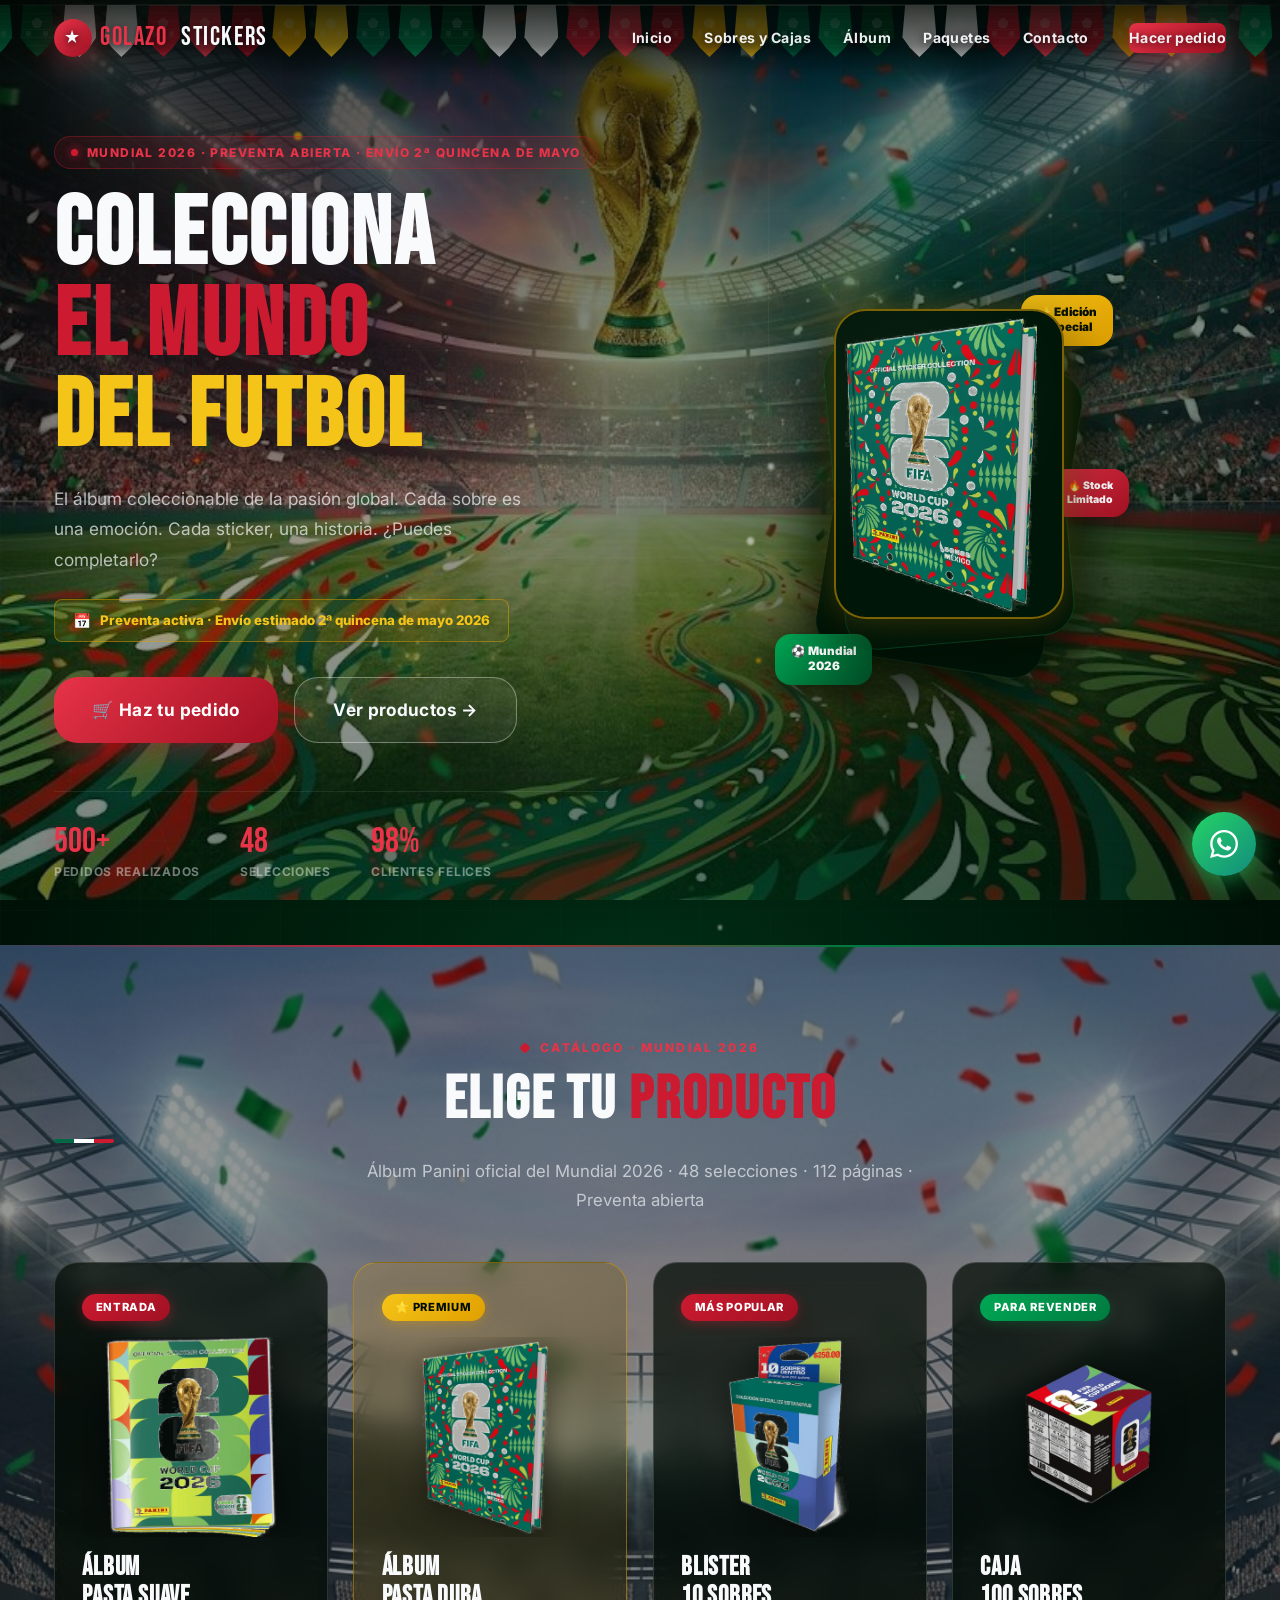
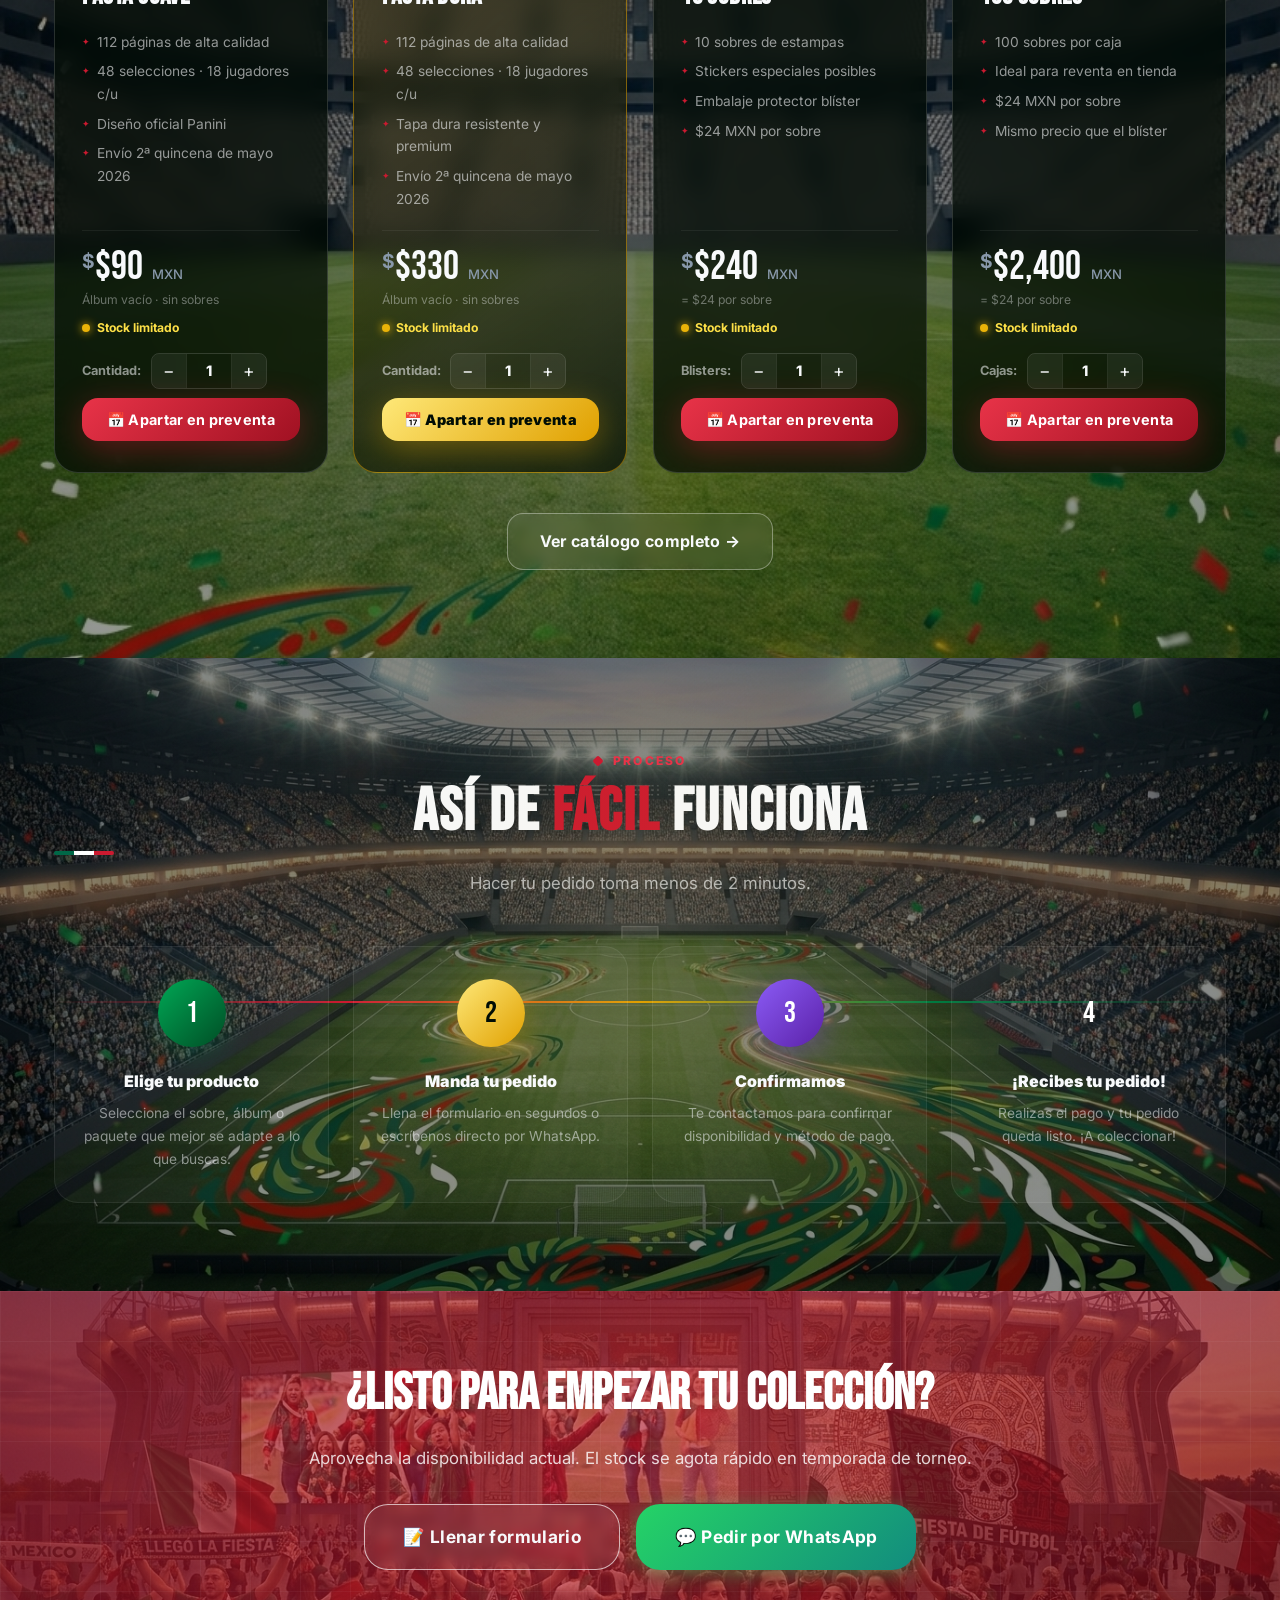
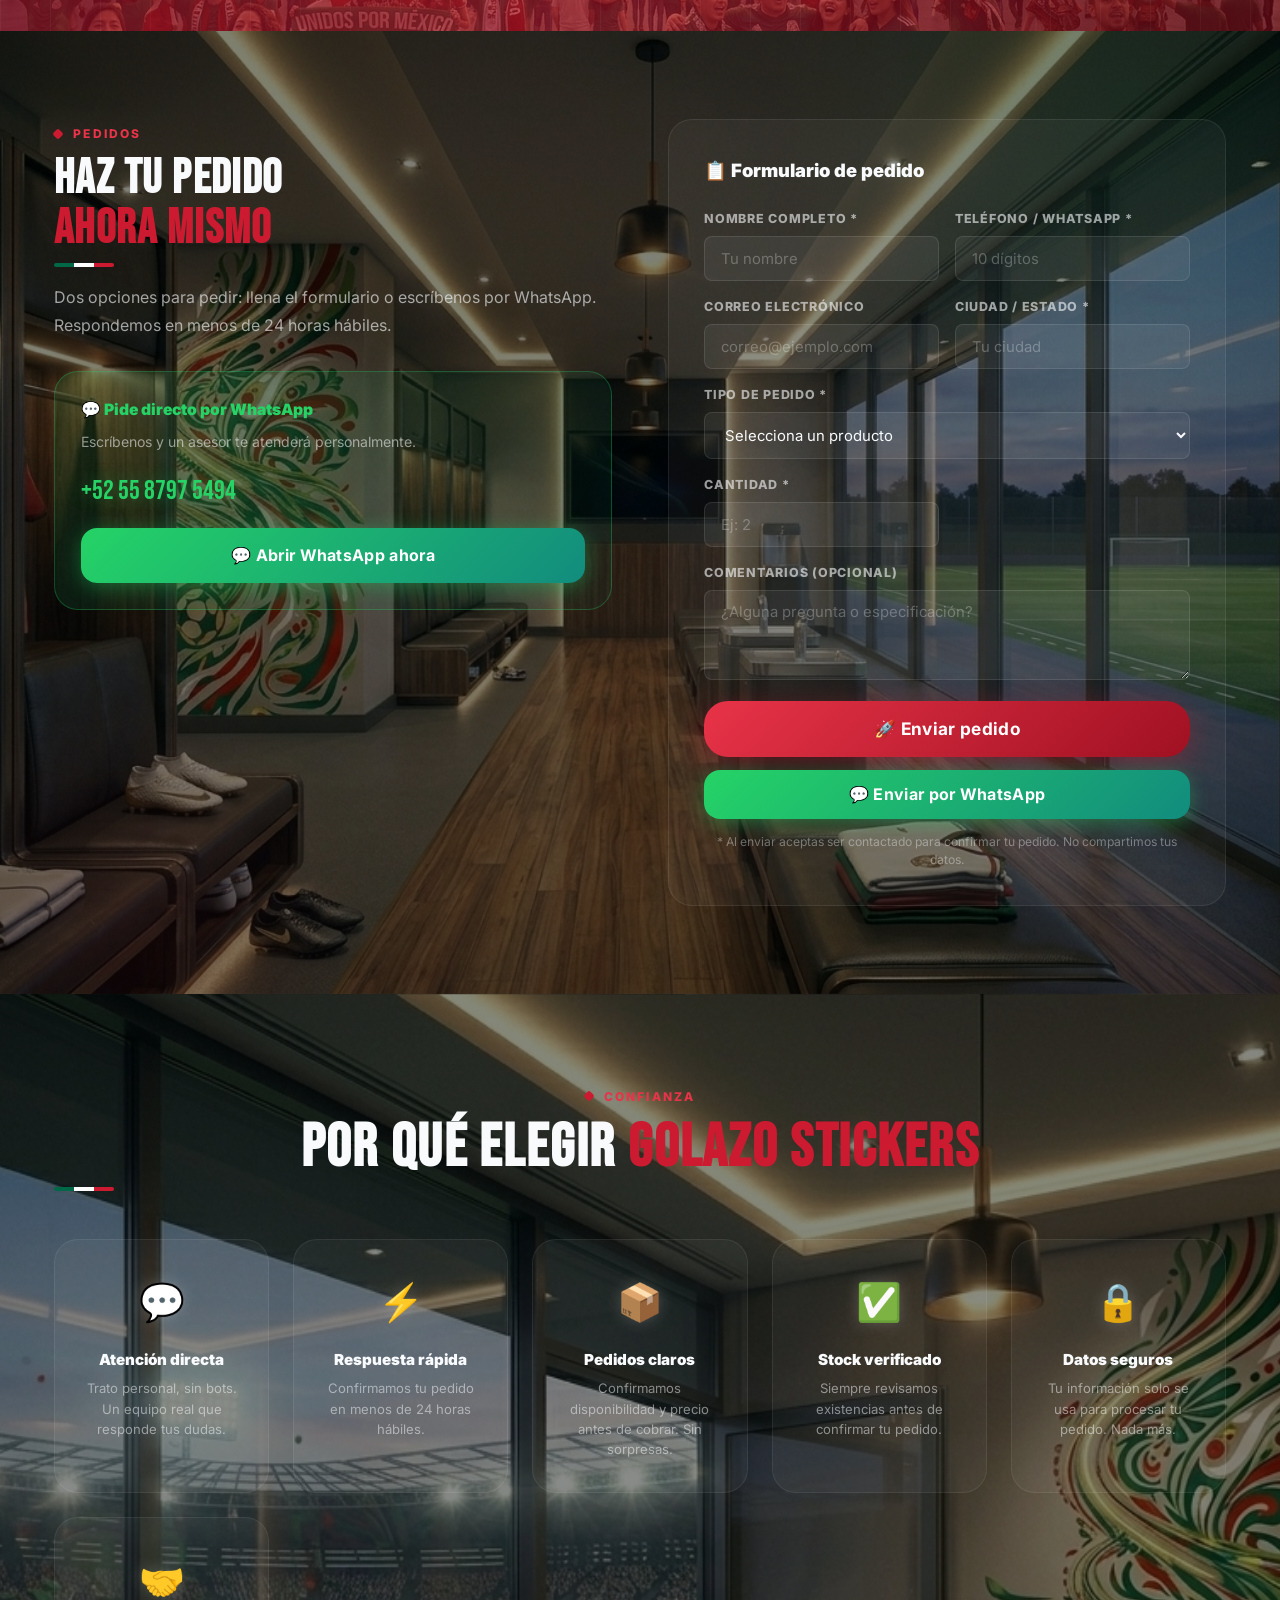
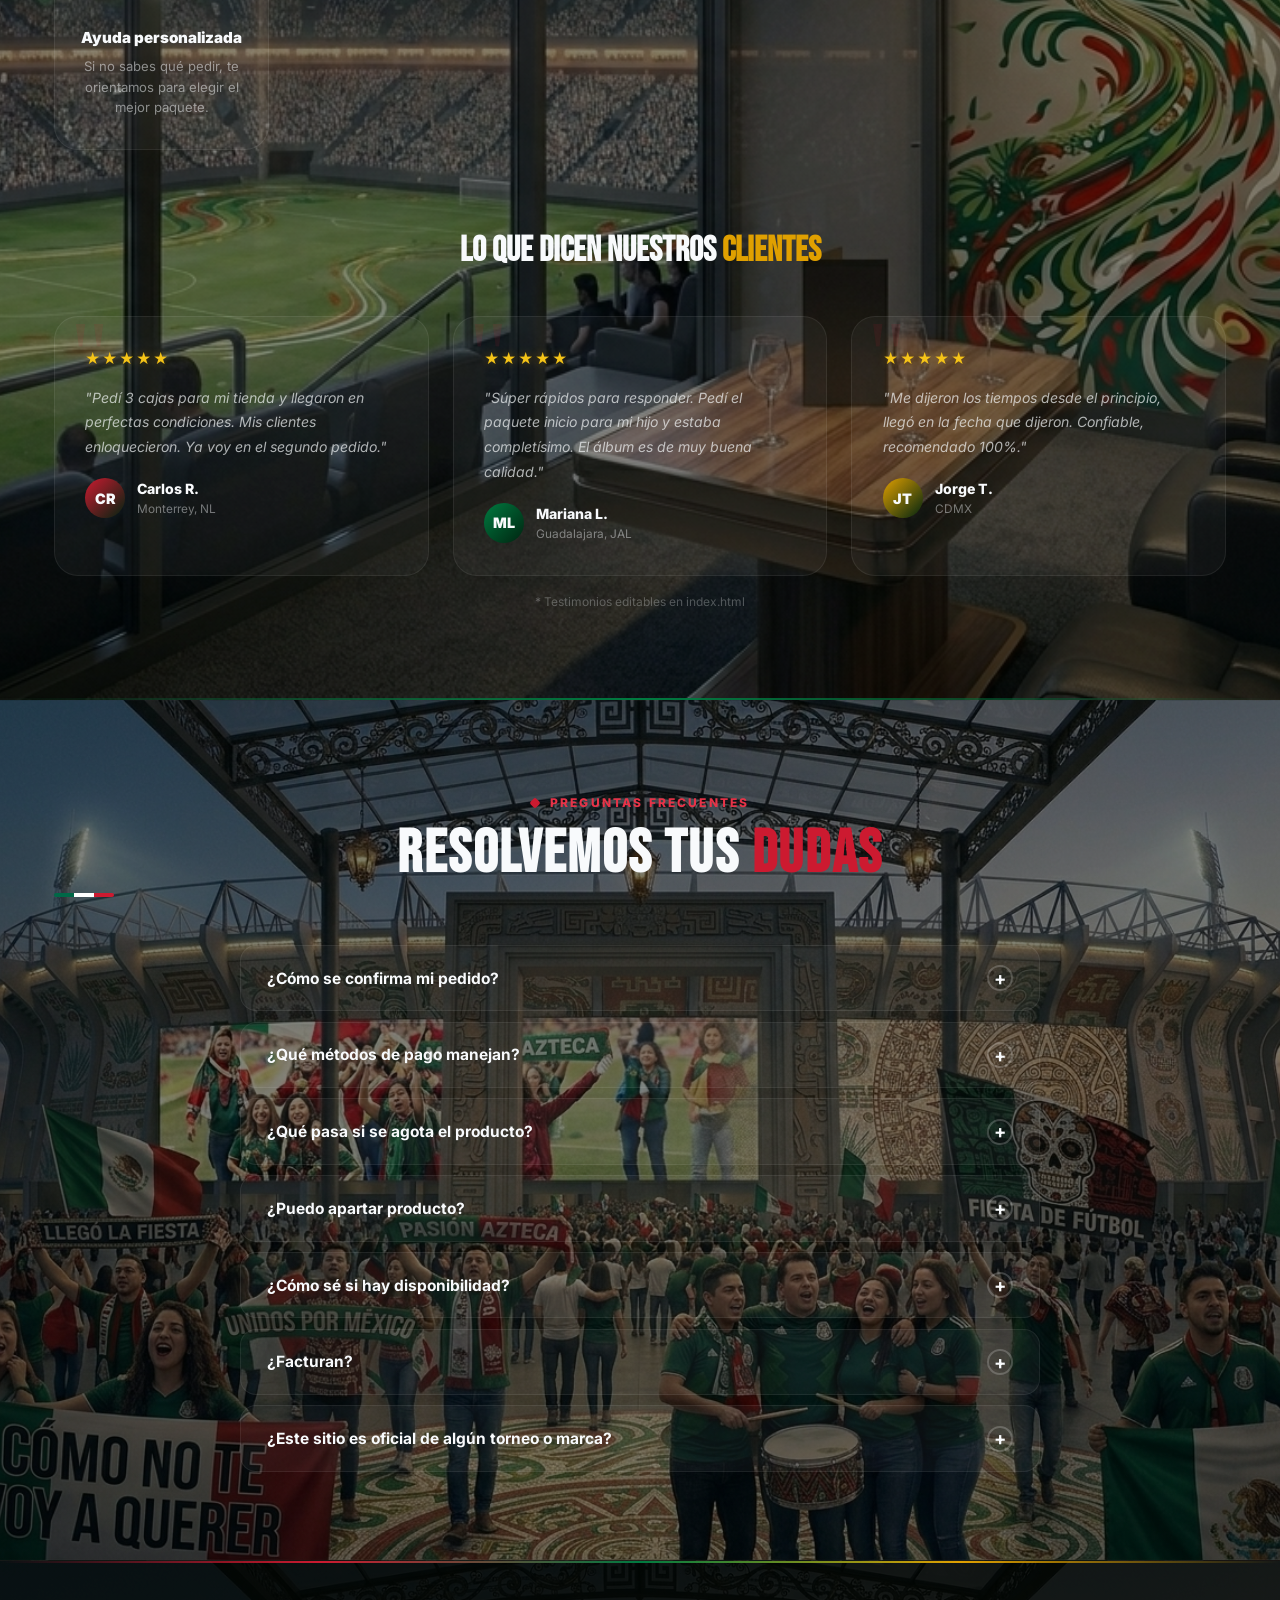
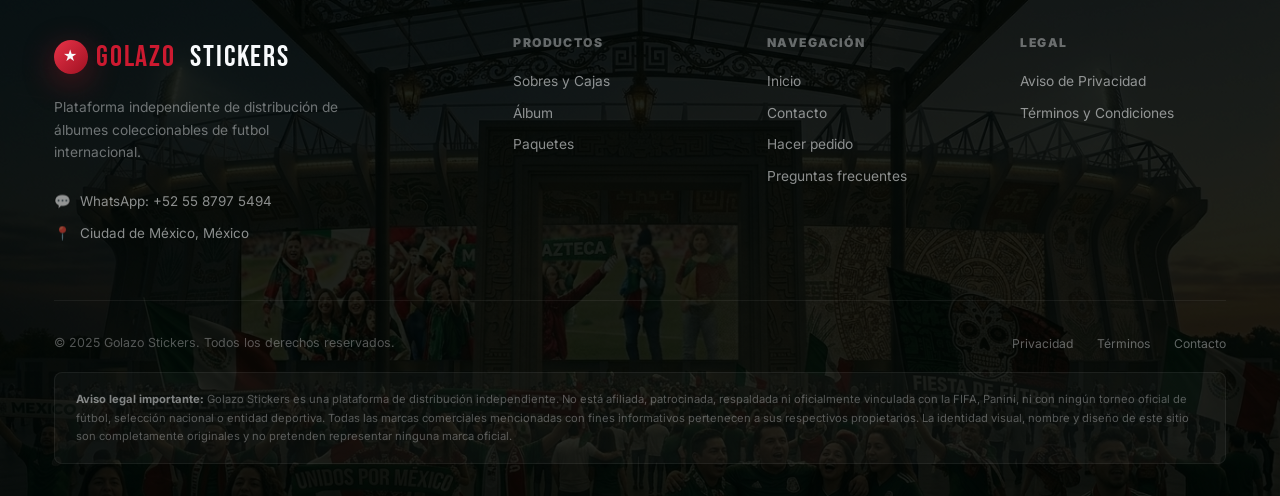
==== index.html @ 60607475 "Golazo Stickers - sitio web" ====
<!DOCTYPE html>
<html lang="es">
<head>
  <meta charset="UTF-8" />
  <meta name="viewport" content="width=device-width, initial-scale=1.0" />
  <title>Golazo Stickers — Álbum Coleccionable de Futbol Internacional</title>
  <meta name="description" content="El álbum coleccionable de futbol internacional que todos quieren completar. Sobres, cajas, álbumes y paquetes. Pide por WhatsApp o formulario.">
  <meta name="keywords" content="álbum coleccionable futbol, sobres coleccionables, stickers futbol, paquetes stickers, álbum selecciones mundial">
  <meta property="og:title" content="Golazo Stickers — Álbum Coleccionable de Futbol Internacional" />
  <meta property="og:description" content="Consigue tu álbum y sobres coleccionables del torneo más emocionante del futbol mundial." />
  <meta property="og:type" content="website" />
  <link rel="icon" href="data:image/svg+xml,<svg xmlns='http://www.w3.org/2000/svg' viewBox='0 0 100 100'><text y='.9em' font-size='90'>⚽</text></svg>">
  <link rel="preconnect" href="https://fonts.googleapis.com">
  <link rel="preconnect" href="https://fonts.gstatic.com" crossorigin>
  <link href="https://fonts.googleapis.com/css2?family=Bebas+Neue&family=Inter:wght@300;400;500;600;700;800;900&display=swap" rel="stylesheet">
  <link rel="stylesheet" href="css/styles.css">
  <style>
    .mid-cta .container { position: relative; z-index: 1; }
    .mid-cta h2 { font-family: var(--font-display); font-size: clamp(2.2rem,4vw,3.2rem); color: #fff; margin-bottom: .5rem; }
    .mid-cta p  { color: rgba(255,255,255,.82); margin-bottom: 2rem; font-size: 1.05rem; }
    .mid-cta .cta-actions { display: flex; gap: 1rem; justify-content: center; flex-wrap: wrap; }
    .mid-cta .btn-secondary { border-color: rgba(255,255,255,.65); }
    .mid-cta .btn-secondary:hover { background: rgba(255,255,255,.15); border-color: #fff; }
  </style>
</head>
<body>

<!-- NAVBAR -->
<nav class="navbar" role="navigation" aria-label="Navegación principal">
  <div class="container">
    <a href="index.html" class="nav-logo">
      <div class="logo-icon" aria-hidden="true">★</div>
      <span class="brand-highlight">GOLAZO</span>&nbsp;STICKERS
    </a>
    <ul class="nav-links" id="navLinks">
      <li><a href="index.html">Inicio</a></li>
      <li><a href="productos.html#sobres">Sobres y Cajas</a></li>
      <li><a href="productos.html#album">Álbum</a></li>
      <li><a href="productos.html#paquetes">Paquetes</a></li>
      <li><a href="contacto.html">Contacto</a></li>
      <li class="nav-cta">
        <a href="#pedido" class="btn btn-primary btn-sm">Hacer pedido</a>
      </li>
    </ul>
    <button class="nav-toggle" id="navToggle" aria-label="Menú" aria-expanded="false">
      <span></span><span></span><span></span>
    </button>
  </div>
</nav>

<!-- HERO -->
<section class="hero" aria-label="Hero principal">
  <div class="hero-bg">
    <div class="geo-shape" style="--rot:15deg"></div>
    <div class="geo-shape" style="--rot:45deg"></div>
    <div class="geo-shape" style="--rot:-20deg"></div>
    <div class="geo-shape" style="--rot:30deg"></div>
  </div>
  <div class="hero-grid" aria-hidden="true"></div>
  <div class="hero-lines" aria-hidden="true">
    <div class="hero-line"></div><div class="hero-line"></div>
    <div class="hero-line"></div><div class="hero-line"></div>
  </div>
  <div class="confetti-container" aria-hidden="true"></div>
  <div class="papel-picado-wrap" aria-hidden="true" id="papelPicado"></div>
  <div class="eagle-wrap" aria-hidden="true">
    <svg class="eagle-svg" xmlns="http://www.w3.org/2000/svg" viewBox="0 0 520 420" fill="currentColor">
      <ellipse cx="260" cy="240" rx="55" ry="70"/>
      <circle cx="255" cy="145" r="40"/>
      <path d="M285,140 C310,132 325,148 308,168 L285,158 Z"/>
      <circle cx="278" cy="133" r="12" fill="#E0A000" opacity="0.9"/>
      <circle cx="280" cy="133" r="7" fill="#111"/>
      <path d="M210,210 C180,175 130,140 80,110 C50,92 15,90 8,118 C2,142 30,168 70,178 C110,188 165,190 210,215 Z"/>
      <path d="M8,112 C-15,85 0,120 15,130"/><path d="M25,100 C5,72 18,108 35,118"/><path d="M45,94 C25,68 38,102 58,110"/>
      <path d="M310,210 C340,175 390,140 440,110 C470,92 505,90 512,118 C518,142 490,168 450,178 C410,188 355,190 310,215 Z"/>
      <path d="M512,112 C535,85 520,120 505,130"/><path d="M495,100 C515,72 502,108 485,118"/><path d="M475,94 C495,68 482,102 462,110"/>
      <path d="M308,162 C340,190 335,230 310,220 C285,210 295,185 320,195" stroke="rgba(0,200,100,0.8)" stroke-width="12" fill="none" stroke-linecap="round"/>
      <ellipse cx="312" cy="162" rx="12" ry="8" transform="rotate(20,312,162)" fill="rgba(0,200,100,0.8)"/>
      <path d="M235,112 C228,82 240,65 255,85" fill="none" stroke="currentColor" stroke-width="5" stroke-linecap="round"/>
      <path d="M248,106 C244,76 258,60 265,80" fill="none" stroke="currentColor" stroke-width="5" stroke-linecap="round"/>
      <path d="M260,106 C258,76 272,63 276,83" fill="none" stroke="currentColor" stroke-width="5" stroke-linecap="round"/>
      <path d="M215,300 C220,340 240,360 260,370 C280,360 300,340 305,300 L295,350 L280,342 L260,360 L240,342 L225,350 Z"/>
      <path d="M190,300 C180,268 205,255 230,275 L260,260 L290,275 C315,255 340,268 330,300 Z"/>
      <ellipse cx="260" cy="305" rx="75" ry="30"/>
      <path d="M180,295 C165,265 185,250 205,270 C190,290 185,300 180,295 Z"/>
      <path d="M340,295 C355,265 335,250 315,270 C330,290 335,300 340,295 Z"/>
      <line x1="240" y1="270" x2="230" y2="255" stroke="currentColor" stroke-width="2"/>
      <line x1="260" y1="265" x2="260" y2="250" stroke="currentColor" stroke-width="2"/>
      <line x1="280" y1="270" x2="290" y2="255" stroke="currentColor" stroke-width="2"/>
    </svg>
  </div>
  <div class="hero-gradient" aria-hidden="true"></div>
  <div class="hero-floor-glow" aria-hidden="true"></div>

  <div class="container">
    <div class="hero-content">
      <div class="hero-eyebrow">
        <span class="dot" aria-hidden="true"></span>
        Mundial 2026 · Preventa abierta · Envío 2ª quincena de mayo
      </div>

      <h1 class="hero-title">
        <span class="t-white">COLECCIONA</span>
        <span class="t-coral">EL MUNDO</span>
        <span class="t-gold">DEL FUTBOL</span>
      </h1>

      <p class="hero-sub">
        El álbum coleccionable de la pasión global. Cada sobre es una emoción.
        Cada sticker, una historia. ¿Puedes completarlo?
      </p>

      <div class="hero-urgency" role="alert">
        <span class="urgency-icon">📅</span>
        Preventa activa · Envío estimado 2ª quincena de mayo 2026
      </div>

      <div class="hero-actions">
        <a href="#pedido" class="btn btn-primary btn-lg">🛒 Haz tu pedido</a>
        <a href="productos.html" class="btn btn-secondary btn-lg">Ver productos →</a>
      </div>

      <div class="hero-stats" aria-label="Estadísticas">
        <div class="stat-item">
          <div class="stat-num" data-counter="500" data-suffix="+">500+</div>
          <div class="stat-label">Pedidos realizados</div>
        </div>
        <div class="stat-item">
          <div class="stat-num" data-counter="48" data-suffix="">48</div>
          <div class="stat-label">Selecciones</div>
        </div>
        <div class="stat-item">
          <div class="stat-num" data-counter="98" data-suffix="%">98%</div>
          <div class="stat-label">Clientes felices</div>
        </div>
      </div>
    </div>

    <div class="hero-visual" aria-hidden="true">
      <div class="hero-orb"></div>
      <div class="hero-card-stack">
        <div class="hero-card">
          <div class="card-glow"></div>
          <div class="card-star">✦</div>
          <div class="card-lines"><div class="card-line"></div><div class="card-line"></div><div class="card-line"></div></div>
          <div class="card-number">01</div>
        </div>
        <div class="hero-card">
          <div class="card-glow"></div>
          <div class="card-star">◆</div>
          <div class="card-lines"><div class="card-line"></div><div class="card-line"></div><div class="card-line"></div></div>
          <div class="card-number">02</div>
        </div>
        <div class="hero-card hero-card-album">
          <img src="FOTOS/%C3%81LBUM%20PASTA%20DURA_nobg.png" alt="Álbum Panini Mundial 2026" class="hero-album-cover">
          <div class="card-glow"></div>
        </div>
        <div class="hero-floating-badge hfb-gold">✨ Edición<br>Especial</div>
        <div class="hero-floating-badge hfb-turq">⚽ Mundial<br>2026</div>
        <div class="hero-floating-badge hfb-coral">🔥 Stock<br>Limitado</div>
      </div>
    </div>
  </div>
</section>

<!-- PRODUCTOS DESTACADOS -->
<section class="products section-py" id="productos" aria-labelledby="productos-title">
  <div class="container">
    <div class="section-header text-center reveal">
      <span class="section-label">Catálogo · Mundial 2026</span>
      <h2 class="section-title" id="productos-title">
        Elige tu <span>producto</span>
      </h2>
      <p class="section-sub">
        Álbum Panini oficial del Mundial 2026 · 48 selecciones · 112 páginas · Preventa abierta
      </p>
    </div>

    <div class="products-grid">

      <!-- ÁLBUM PASTA SUAVE -->
      <article class="product-card reveal delay-1">
        <div class="product-badge-area">
          <span class="badge badge-coral">Entrada</span>
        </div>
        <div class="product-img"><img src="FOTOS/%C3%81LBUM%20PASTA%20SUAVE_nobg.png" alt="Álbum Pasta Suave" loading="lazy"></div>
        <h3 class="product-name">Álbum<br>Pasta Suave</h3>
        <ul class="product-includes">
          <li>112 páginas de alta calidad</li>
          <li>48 selecciones · 18 jugadores c/u</li>
          <li>Diseño oficial Panini</li>
          <li>Envío 2ª quincena de mayo 2026</li>
        </ul>
        <div class="product-price-area">
          <div class="product-price">
            <span class="currency">$</span><span data-price="albumSuave">99</span>
            <span class="unit">MXN</span>
          </div>
          <p class="product-note">Álbum vacío · sin sobres</p>
          <div class="stock-indicator" data-stock="albumSuave">
            <span class="stock-dot yellow"></span>
            <span class="stock-text yellow">Preventa</span>
          </div>
          <div class="product-qty">
            <span class="qty-label">Cantidad:</span>
            <div class="qty-controls">
              <button class="qty-btn" data-action="minus" aria-label="Menos">−</button>
              <input class="qty-input" type="number" value="1" min="1" max="99" aria-label="Cantidad">
              <button class="qty-btn" data-action="plus" aria-label="Más">+</button>
            </div>
          </div>
          <button class="btn btn-primary btn-full" onclick="orderProduct('Álbum Pasta Suave', this.closest('.product-card').querySelector('.qty-input').value, '$90 MXN/pza')">
            📅 Apartar en preventa
          </button>
        </div>
      </article>

      <!-- ÁLBUM PASTA DURA -->
      <article class="product-card featured reveal delay-2">
        <div class="product-badge-area">
          <span class="badge badge-gold">⭐ Premium</span>
        </div>
        <div class="product-img"><img src="FOTOS/%C3%81LBUM%20PASTA%20DURA_nobg.png" alt="Álbum Pasta Dura" loading="lazy"></div>
        <h3 class="product-name">Álbum<br>Pasta Dura</h3>
        <ul class="product-includes">
          <li>112 páginas de alta calidad</li>
          <li>48 selecciones · 18 jugadores c/u</li>
          <li>Tapa dura resistente y premium</li>
          <li>Envío 2ª quincena de mayo 2026</li>
        </ul>
        <div class="product-price-area">
          <div class="product-price">
            <span class="currency">$</span><span data-price="albumDura">349</span>
            <span class="unit">MXN</span>
          </div>
          <p class="product-note">Álbum vacío · sin sobres</p>
          <div class="stock-indicator" data-stock="albumDura">
            <span class="stock-dot yellow"></span>
            <span class="stock-text yellow">Preventa</span>
          </div>
          <div class="product-qty">
            <span class="qty-label">Cantidad:</span>
            <div class="qty-controls">
              <button class="qty-btn" data-action="minus" aria-label="Menos">−</button>
              <input class="qty-input" type="number" value="1" min="1" max="99" aria-label="Cantidad">
              <button class="qty-btn" data-action="plus" aria-label="Más">+</button>
            </div>
          </div>
          <button class="btn btn-gold btn-full" onclick="orderProduct('Álbum Pasta Dura', this.closest('.product-card').querySelector('.qty-input').value, '$330 MXN/pza')">
            📅 Apartar en preventa
          </button>
        </div>
      </article>

      <!-- BLISTER 10 SOBRES -->
      <article class="product-card reveal delay-3">
        <div class="product-badge-area">
          <span class="badge badge-coral">Más popular</span>
        </div>
        <div class="product-img"><img src="FOTOS/10%20SOBRES_nobg.png" alt="10 Sobres" loading="lazy"></div>
        <h3 class="product-name">Blister<br>10 Sobres</h3>
        <ul class="product-includes">
          <li>10 sobres de estampas</li>
          <li>Stickers especiales posibles</li>
          <li>Embalaje protector blíster</li>
          <li>$24 MXN por sobre</li>
        </ul>
        <div class="product-price-area">
          <div class="product-price">
            <span class="currency">$</span><span data-price="blister10">240</span>
            <span class="unit">MXN</span>
          </div>
          <p class="product-note">= $24 por sobre</p>
          <div class="stock-indicator" data-stock="blister10">
            <span class="stock-dot yellow"></span>
            <span class="stock-text yellow">Preventa</span>
          </div>
          <div class="product-qty">
            <span class="qty-label">Blisters:</span>
            <div class="qty-controls">
              <button class="qty-btn" data-action="minus" aria-label="Menos">−</button>
              <input class="qty-input" type="number" value="1" min="1" max="99" aria-label="Cantidad">
              <button class="qty-btn" data-action="plus" aria-label="Más">+</button>
            </div>
          </div>
          <button class="btn btn-primary btn-full" onclick="orderProduct('Blister 10 Sobres', this.closest('.product-card').querySelector('.qty-input').value, '$240 MXN/blíster')">
            📅 Apartar en preventa
          </button>
        </div>
      </article>

      <!-- CAJA 100 SOBRES -->
      <article class="product-card reveal delay-4">
        <div class="product-badge-area">
          <span class="badge badge-turq">Para revender</span>
        </div>
        <div class="product-img"><img src="FOTOS/CAJA%20(100%20SOBRES)_nobg.png" alt="Caja 100 Sobres" loading="lazy"></div>
        <h3 class="product-name">Caja<br>100 Sobres</h3>
        <ul class="product-includes">
          <li>100 sobres por caja</li>
          <li>Ideal para reventa en tienda</li>
          <li>$24 MXN por sobre</li>
          <li>Mismo precio que el blíster</li>
        </ul>
        <div class="product-price-area">
          <div class="product-price">
            <span class="currency">$</span><span data-price="caja100">2,400</span>
            <span class="unit">MXN</span>
          </div>
          <p class="product-note">= $24 por sobre</p>
          <div class="stock-indicator" data-stock="caja100">
            <span class="stock-dot yellow"></span>
            <span class="stock-text yellow">Preventa</span>
          </div>
          <div class="product-qty">
            <span class="qty-label">Cajas:</span>
            <div class="qty-controls">
              <button class="qty-btn" data-action="minus" aria-label="Menos">−</button>
              <input class="qty-input" type="number" value="1" min="1" max="50" aria-label="Cantidad">
              <button class="qty-btn" data-action="plus" aria-label="Más">+</button>
            </div>
          </div>
          <button class="btn btn-primary btn-full" onclick="orderProduct('Caja 100 Sobres', this.closest('.product-card').querySelector('.qty-input').value, '$2,400 MXN/caja')">
            📅 Apartar en preventa
          </button>
        </div>
      </article>

    </div>

    <div class="text-center reveal" style="margin-top:2.5rem;">
      <a href="productos.html" class="btn btn-secondary">Ver catálogo completo →</a>
    </div>
  </div>
</section>

<!-- CÓMO FUNCIONA -->
<section class="how-it-works section-py" id="como-funciona" aria-labelledby="como-title">
  <div class="container">
    <div class="section-header text-center reveal">
      <span class="section-label">Proceso</span>
      <h2 class="section-title" id="como-title">Así de <span>fácil</span> funciona</h2>
      <p class="section-sub">Hacer tu pedido toma menos de 2 minutos.</p>
    </div>
    <div class="steps-grid" style="position:relative;">
      <div class="steps-connector"></div>
      <div class="step-card reveal delay-1">
        <div class="step-number">1</div>
        <h3 class="step-title">Elige tu producto</h3>
        <p class="step-desc">Selecciona el sobre, álbum o paquete que mejor se adapte a lo que buscas.</p>
      </div>
      <div class="step-card reveal delay-2">
        <div class="step-number">2</div>
        <h3 class="step-title">Manda tu pedido</h3>
        <p class="step-desc">Llena el formulario en segundos o escríbenos directo por WhatsApp.</p>
      </div>
      <div class="step-card reveal delay-3">
        <div class="step-number">3</div>
        <h3 class="step-title">Confirmamos</h3>
        <p class="step-desc">Te contactamos para confirmar disponibilidad y método de pago.</p>
      </div>
      <div class="step-card reveal delay-4">
        <div class="step-number">4</div>
        <h3 class="step-title">¡Recibes tu pedido!</h3>
        <p class="step-desc">Realizas el pago y tu pedido queda listo. ¡A coleccionar!</p>
      </div>
    </div>
  </div>
</section>

<!-- CTA INTERMEDIO -->
<div class="mid-cta">
  <div class="container reveal">
    <h2>¿Listo para empezar tu colección?</h2>
    <p>Aprovecha la disponibilidad actual. El stock se agota rápido en temporada de torneo.</p>
    <div class="cta-actions">
      <a href="#pedido" class="btn btn-secondary btn-lg">📝 Llenar formulario</a>
      <a href="#" class="btn btn-whatsapp btn-lg" data-whatsapp="true">💬 Pedir por WhatsApp</a>
    </div>
  </div>
</div>

<!-- PEDIDOS RÁPIDOS -->
<section class="order-section section-py" id="pedido" aria-labelledby="pedido-title">
  <div class="container">
    <div class="order-grid">
      <div class="order-info reveal-left">
        <span class="section-label">Pedidos</span>
        <h2 class="order-info-title section-title" id="pedido-title">
          Haz tu pedido<br><span>ahora mismo</span>
        </h2>
        <p class="order-info-desc">
          Dos opciones para pedir: llena el formulario o escríbenos por WhatsApp. Respondemos en menos de 24 horas hábiles.
        </p>
        <div class="order-whatsapp-block">
          <h4>💬 Pide directo por WhatsApp</h4>
          <p>Escríbenos y un asesor te atenderá personalmente.</p>
          <span class="whatsapp-number">+52 55 8797 5494</span>
          <a href="#" class="btn btn-whatsapp btn-full" data-whatsapp="true">💬 Abrir WhatsApp ahora</a>
        </div>
      </div>

      <div class="order-form reveal-right">
        <h3 class="form-title">📋 Formulario de pedido</h3>
        <form class="order-form-el" novalidate>
          <div class="form-grid">
            <div class="form-group">
              <label for="nombre">Nombre completo *</label>
              <input type="text" id="nombre" name="nombre" placeholder="Tu nombre" required autocomplete="name">
            </div>
            <div class="form-group">
              <label for="telefono">Teléfono / WhatsApp *</label>
              <input type="tel" id="telefono" name="telefono" placeholder="10 dígitos" required autocomplete="tel">
            </div>
            <div class="form-group">
              <label for="correo">Correo electrónico</label>
              <input type="email" id="correo" name="correo" placeholder="correo@ejemplo.com" autocomplete="email">
            </div>
            <div class="form-group">
              <label for="ciudad">Ciudad / Estado *</label>
              <input type="text" id="ciudad" name="ciudad" placeholder="Tu ciudad" required autocomplete="address-level2">
            </div>
            <div class="form-group full">
              <label for="tipo_pedido">Tipo de pedido *</label>
              <select id="tipo_pedido" name="tipo_pedido" required>
                <option value="" disabled selected>Selecciona un producto</option>
                <option value="blister10">10 Sobres — $240 MXN</option>
                <option value="albumSuave">Álbum Pasta Suave — $90 MXN</option>
                <option value="albumDura">Álbum Pasta Dura — $330 MXN</option>
                <option value="caja100">Caja 100 Sobres — $2,400 MXN</option>
                <option value="bundleSuave">Álbum Suave + Caja 100 — $2,450 MXN</option>
                <option value="bundleDura">Álbum Dura + Caja 100 — $2,700 MXN</option>
              </select>
            </div>
            <div class="form-group">
              <label for="cantidad">Cantidad *</label>
              <input type="number" id="cantidad" name="cantidad" placeholder="Ej: 2" min="1" required>
            </div>
            <div class="form-group full">
              <label for="comentarios">Comentarios (opcional)</label>
              <textarea id="comentarios" name="comentarios" placeholder="¿Alguna pregunta o especificación?"></textarea>
            </div>
          </div>
          <div class="form-actions">
            <button type="submit" class="btn btn-primary btn-full btn-lg">🚀 Enviar pedido</button>
            <button type="button" class="btn btn-whatsapp btn-full" data-whatsapp="true">💬 Enviar por WhatsApp</button>
          </div>
          <p class="form-note">* Al enviar aceptas ser contactado para confirmar tu pedido. No compartimos tus datos.</p>
          <div class="form-success" role="alert"></div>
        </form>
      </div>
    </div>
  </div>
</section>

<!-- CONFIANZA -->
<section class="trust section-py" id="confianza" aria-labelledby="trust-title">
  <div class="container">
    <div class="section-header text-center reveal">
      <span class="section-label">Confianza</span>
      <h2 class="section-title" id="trust-title">Por qué elegir <span>Golazo Stickers</span></h2>
    </div>
    <div class="trust-grid">
      <div class="trust-card reveal delay-1">
        <div class="trust-icon">💬</div>
        <h4>Atención directa</h4>
        <p>Trato personal, sin bots. Un equipo real que responde tus dudas.</p>
      </div>
      <div class="trust-card reveal delay-2">
        <div class="trust-icon">⚡</div>
        <h4>Respuesta rápida</h4>
        <p>Confirmamos tu pedido en menos de 24 horas hábiles.</p>
      </div>
      <div class="trust-card reveal delay-3">
        <div class="trust-icon">📦</div>
        <h4>Pedidos claros</h4>
        <p>Confirmamos disponibilidad y precio antes de cobrar. Sin sorpresas.</p>
      </div>
      <div class="trust-card reveal delay-4">
        <div class="trust-icon">✅</div>
        <h4>Stock verificado</h4>
        <p>Siempre revisamos existencias antes de confirmar tu pedido.</p>
      </div>
      <div class="trust-card reveal delay-5">
        <div class="trust-icon">🔒</div>
        <h4>Datos seguros</h4>
        <p>Tu información solo se usa para procesar tu pedido. Nada más.</p>
      </div>
      <div class="trust-card reveal">
        <div class="trust-icon">🤝</div>
        <h4>Ayuda personalizada</h4>
        <p>Si no sabes qué pedir, te orientamos para elegir el mejor paquete.</p>
      </div>
    </div>

    <h3 class="testimonials-title reveal" style="margin-top:4rem;">Lo que dicen nuestros <span style="color:var(--gold)">clientes</span></h3>
    <div class="testimonials-grid">
      <div class="testimonial-card reveal delay-1">
        <div class="testimonial-stars" aria-label="5 estrellas">★★★★★</div>
        <p class="testimonial-text">"Pedí 3 cajas para mi tienda y llegaron en perfectas condiciones. Mis clientes enloquecieron. Ya voy en el segundo pedido."</p>
        <div class="testimonial-author">
          <div class="author-avatar" aria-hidden="true">CR</div>
          <div><div class="author-name">Carlos R.</div><div class="author-place">Monterrey, NL</div></div>
        </div>
      </div>
      <div class="testimonial-card reveal delay-2">
        <div class="testimonial-stars" aria-label="5 estrellas">★★★★★</div>
        <p class="testimonial-text">"Súper rápidos para responder. Pedí el paquete inicio para mi hijo y estaba completísimo. El álbum es de muy buena calidad."</p>
        <div class="testimonial-author">
          <div class="author-avatar" style="background:linear-gradient(135deg,var(--turquoise),var(--night-soft));" aria-hidden="true">ML</div>
          <div><div class="author-name">Mariana L.</div><div class="author-place">Guadalajara, JAL</div></div>
        </div>
      </div>
      <div class="testimonial-card reveal delay-3">
        <div class="testimonial-stars" aria-label="5 estrellas">★★★★★</div>
        <p class="testimonial-text">"Me dijeron los tiempos desde el principio, llegó en la fecha que dijeron. Confiable, recomendado 100%."</p>
        <div class="testimonial-author">
          <div class="author-avatar" style="background:linear-gradient(135deg,var(--gold),var(--night-soft));" aria-hidden="true">JT</div>
          <div><div class="author-name">Jorge T.</div><div class="author-place">CDMX</div></div>
        </div>
      </div>
    </div>
    <p style="text-align:center;font-size:.75rem;color:rgba(248,250,252,.28);margin-top:1rem;">* Testimonios editables en index.html</p>
  </div>
</section>

<!-- FAQ -->
<section class="faq section-py" id="faq" aria-labelledby="faq-title">
  <div class="container">
    <div class="section-header text-center reveal">
      <span class="section-label">Preguntas frecuentes</span>
      <h2 class="section-title" id="faq-title">Resolvemos tus <span>dudas</span></h2>
    </div>
    <div class="faq-list" role="list">

      <div class="faq-item reveal delay-1" role="listitem">
        <button class="faq-question" aria-expanded="false">¿Cómo se confirma mi pedido? <span class="faq-icon" aria-hidden="true">+</span></button>
        <div class="faq-answer"><p>Una vez que llenas el formulario o nos escribes por WhatsApp, te contactamos para confirmar: disponibilidad de stock, costo total y método de pago. Solo hasta entonces procedes al pago.</p></div>
      </div>

      <div class="faq-item reveal delay-2" role="listitem">
        <button class="faq-question" aria-expanded="false">¿Qué métodos de pago manejan? <span class="faq-icon" aria-hidden="true">+</span></button>
        <div class="faq-answer"><p>Aceptamos transferencia bancaria (SPEI), depósito en OXXO, pago con tarjeta (a través de link de pago seguro) y efectivo donde aplique. Te informamos las opciones al confirmar tu pedido.</p></div>
      </div>

      <div class="faq-item reveal delay-3" role="listitem">
        <button class="faq-question" aria-expanded="false">¿Qué pasa si se agota el producto? <span class="faq-icon" aria-hidden="true">+</span></button>
        <div class="faq-answer"><p>Siempre verificamos stock antes de confirmar. Si al procesar tu pedido hay escasez, te avisamos de inmediato y te ofrecemos una alternativa o reembolso completo si ya habías pagado.</p></div>
      </div>

      <div class="faq-item reveal delay-4" role="listitem">
        <button class="faq-question" aria-expanded="false">¿Puedo apartar producto? <span class="faq-icon" aria-hidden="true">+</span></button>
        <div class="faq-answer"><p>Sí, en temporada de alta demanda manejamos apartados con un anticipo. Escríbenos y te explicamos las condiciones.</p></div>
      </div>

      <div class="faq-item reveal delay-5" role="listitem">
        <button class="faq-question" aria-expanded="false">¿Cómo sé si hay disponibilidad? <span class="faq-icon" aria-hidden="true">+</span></button>
        <div class="faq-answer"><p>Indicamos el estado de cada producto en esta página (disponible, stock limitado, agotado). También puedes preguntarnos directamente por WhatsApp para información en tiempo real.</p></div>
      </div>

      <div class="faq-item reveal" role="listitem">
        <button class="faq-question" aria-expanded="false">¿Facturan? <span class="faq-icon" aria-hidden="true">+</span></button>
        <div class="faq-answer"><p>Para pedidos especiales podemos evaluar opciones de facturación. Contáctanos directamente para más información.</p></div>
      </div>

      <div class="faq-item reveal" role="listitem">
        <button class="faq-question" aria-expanded="false">¿Este sitio es oficial de algún torneo o marca? <span class="faq-icon" aria-hidden="true">+</span></button>
        <div class="faq-answer"><p>No. Golazo Stickers es una plataforma comercial independiente. No está afiliada, patrocinada ni respaldada por FIFA, Panini, ni ninguna organización oficial de fútbol o torneo. Identidad visual 100% original.</p></div>
      </div>

    </div>
  </div>
</section>

<!-- FOOTER -->
<footer class="footer" role="contentinfo">
  <div class="container">
    <div class="footer-grid">
      <div class="footer-brand">
        <div class="footer-logo">
          <div class="logo-icon" aria-hidden="true">★</div>
          <span style="color:var(--coral)">GOLAZO</span>&nbsp;STICKERS
        </div>
        <p class="footer-tagline">Plataforma independiente de distribución de álbumes coleccionables de futbol internacional.</p>
        <nav class="footer-contact-items" aria-label="Contacto">
          <a class="footer-contact-item" href="https://wa.me/525587975494" target="_blank" rel="noopener noreferrer"><span>💬</span> WhatsApp: +52 55 8797 5494</a>
          <span class="footer-contact-item"><span>📍</span> Ciudad de México, México</span>
        </nav>
      </div>
      <div class="footer-col">
        <h5>Productos</h5>
        <nav class="footer-links">
          <a href="productos.html#sobres">Sobres y Cajas</a>
          <a href="productos.html#album">Álbum</a>
          <a href="productos.html#paquetes">Paquetes</a>
        </nav>
      </div>
      <div class="footer-col">
        <h5>Navegación</h5>
        <nav class="footer-links">
          <a href="index.html">Inicio</a>
          <a href="contacto.html">Contacto</a>
          <a href="#pedido">Hacer pedido</a>
          <a href="#faq">Preguntas frecuentes</a>
        </nav>
      </div>
      <div class="footer-col">
        <h5>Legal</h5>
        <nav class="footer-links">
          <a href="privacidad.html">Aviso de Privacidad</a>
          <a href="terminos.html">Términos y Condiciones</a>
        </nav>
      </div>
    </div>
    <div class="footer-bottom">
      <div class="footer-bottom-row">
        <p class="footer-copy">© 2025 Golazo Stickers. Todos los derechos reservados.</p>
        <nav class="footer-legal-links" aria-label="Links legales">
          <a href="privacidad.html">Privacidad</a>
          <a href="terminos.html">Términos</a>
          <a href="contacto.html">Contacto</a>
        </nav>
      </div>
      <div class="footer-disclaimer" role="note">
        <strong>Aviso legal importante:</strong> Golazo Stickers es una plataforma de distribución independiente. No está afiliada, patrocinada, respaldada ni oficialmente vinculada con la FIFA, Panini, ni con ningún torneo oficial de fútbol, selección nacional o entidad deportiva. Todas las marcas comerciales mencionadas con fines informativos pertenecen a sus respectivos propietarios. La identidad visual, nombre y diseño de este sitio son completamente originales y no pretenden representar ninguna marca oficial.
      </div>
    </div>
  </div>
</footer>

<a href="#" class="whatsapp-float" aria-label="Pedir por WhatsApp" role="button">
  <svg width="28" height="28" viewBox="0 0 24 24" fill="white" aria-hidden="true"><path d="M17.472 14.382c-.297-.149-1.758-.867-2.03-.967-.273-.099-.471-.148-.67.15-.197.297-.767.966-.94 1.164-.173.199-.347.223-.644.075-.297-.15-1.255-.463-2.39-1.475-.883-.788-1.48-1.761-1.653-2.059-.173-.297-.018-.458.13-.606.134-.133.298-.347.446-.52.149-.174.198-.298.298-.497.099-.198.05-.371-.025-.52-.075-.149-.669-1.612-.916-2.207-.242-.579-.487-.5-.669-.51-.173-.008-.371-.01-.57-.01-.198 0-.52.074-.792.372-.272.297-1.04 1.016-1.04 2.479 0 1.462 1.065 2.875 1.213 3.074.149.198 2.096 3.2 5.077 4.487.709.306 1.262.489 1.694.625.712.227 1.36.195 1.871.118.571-.085 1.758-.719 2.006-1.413.248-.694.248-1.289.173-1.413-.074-.124-.272-.198-.57-.347m-5.421 7.403h-.004a9.87 9.87 0 01-5.031-1.378l-.361-.214-3.741.982.998-3.648-.235-.374a9.86 9.86 0 01-1.51-5.26c.001-5.45 4.436-9.884 9.888-9.884 2.64 0 5.122 1.03 6.988 2.898a9.825 9.825 0 012.893 6.994c-.003 5.45-4.437 9.884-9.885 9.884m8.413-18.297A11.815 11.815 0 0012.05 0C5.495 0 .16 5.335.157 11.892c0 2.096.547 4.142 1.588 5.945L.057 24l6.305-1.654a11.882 11.882 0 005.683 1.448h.005c6.554 0 11.89-5.335 11.893-11.893a11.821 11.821 0 00-3.48-8.413z"/></svg>
  <span class="whatsapp-float-tooltip">Pedir por WhatsApp</span>
</a>

<script src="js/main.js"></script>
</body>
</html>
---- css/styles.css ----
/* ============================================================
   GOLAZO STICKERS — MAIN STYLESHEET v2
   Paleta original vibrante · Mobile-first · Premium
   ============================================================ */

@import url('https://fonts.googleapis.com/css2?family=Bebas+Neue&family=Inter:wght@300;400;500;600;700;800;900&display=swap');

/* ─── VARIABLES — Paleta Mundial ─────────────────────────── */
:root {
  /* Rojo mundial */
  --coral:        #CC1A30;
  --coral-dark:   #A01122;
  --coral-light:  #E83348;
  /* Verde México */
  --turquoise:    #007A40;
  --turq-dark:    #004D25;
  --turq-light:   #00A855;
  /* Verde noche profundo — estilo estadio México */
  --night:        #000D05;
  --night-mid:    #001608;
  --night-soft:   #002410;
  /* Dorado trofeo */
  --gold:         #E0A000;
  --gold-light:   #F5C418;
  --gold-pale:    #FEE878;
  --white:        #F8FAFC;
  --gray-light:   #EEF2F7;
  --gray:         #8898AA;
  --gray-dark:    #4A5568;
  --purple:       #5B21A8;
  --purple-light: #8B5CF6;

  --font-display: 'Bebas Neue', 'Impact', sans-serif;
  --font-body:    'Inter', sans-serif;

  --section-py:   5.5rem;
  --radius:       1rem;
  --radius-sm:    0.5rem;
  --radius-xl:    1.5rem;
  --radius-2xl:   2rem;

  --shadow-sm:    0 2px 8px rgba(0,13,5,0.35);
  --shadow-md:    0 8px 32px rgba(0,13,5,0.5);
  --shadow-lg:    0 20px 60px rgba(0,13,5,0.65);
  --shadow-coral: 0 8px 32px rgba(204,26,48,0.4);
  --shadow-turq:  0 8px 32px rgba(0,122,64,0.4);
  --shadow-gold:  0 8px 32px rgba(224,160,0,0.4);

  --transition:   0.3s cubic-bezier(0.25,0.46,0.45,0.94);
  --transition-slow: 0.6s cubic-bezier(0.25,0.46,0.45,0.94);
}

/* ─── RESET ──────────────────────────────────────────────── */
*,*::before,*::after { box-sizing:border-box; margin:0; padding:0; }
html { scroll-behavior:smooth; font-size:16px; }
body {
  font-family: var(--font-body);
  background: url('../FONDOS/FONDO%20PRINCIPAL.jpeg') center top / cover fixed no-repeat;
  background-color: var(--night);
  color: var(--white);
  line-height: 1.65;
  overflow-x: hidden;
  -webkit-font-smoothing: antialiased;
}
img { max-width:100%; height:auto; display:block; }
a   { text-decoration:none; color:inherit; }
ul  { list-style:none; }
input,select,textarea,button { font-family:var(--font-body); }

/* ─── UTILITIES ──────────────────────────────────────────── */
.container   { width:100%; max-width:1220px; margin:0 auto; padding:0 1.5rem; }
.section-py  { padding:var(--section-py) 0; }
.text-center { text-align:center; }
.text-coral  { color:var(--coral); }
.text-gold   { color:var(--gold); }
.text-turq   { color:var(--turquoise); }

/* ─── BADGES ─────────────────────────────────────────────── */
.badge {
  display: inline-flex;
  align-items: center;
  gap: 0.3rem;
  padding: 0.28rem 0.85rem;
  border-radius: 999px;
  font-size: 0.7rem;
  font-weight: 800;
  letter-spacing: 0.06em;
  text-transform: uppercase;
}
.badge-coral  { background:linear-gradient(135deg,var(--coral),var(--coral-dark)); color:#fff; box-shadow:0 2px 12px rgba(204,26,48,0.4); }
.badge-gold   { background:linear-gradient(135deg,var(--gold-light),var(--gold));  color:var(--night); box-shadow:0 2px 12px rgba(224,160,0,0.4); }
.badge-turq   { background:linear-gradient(135deg,var(--turq-light),var(--turquoise)); color:#fff; box-shadow:0 2px 12px rgba(0,122,64,0.4); }
.badge-purple { background:linear-gradient(135deg,var(--purple-light),var(--purple)); color:#fff; }

/* ─── SCROLL REVEAL ──────────────────────────────────────── */
.reveal        { opacity:0; transform:translateY(44px); transition:opacity 0.75s ease,transform 0.75s ease; }
.reveal-left   { opacity:0; transform:translateX(-50px); transition:opacity 0.75s ease,transform 0.75s ease; }
.reveal-right  { opacity:0; transform:translateX(50px);  transition:opacity 0.75s ease,transform 0.75s ease; }
.reveal.visible,.reveal-left.visible,.reveal-right.visible { opacity:1; transform:none; }
.delay-1 { transition-delay:.1s!important; }
.delay-2 { transition-delay:.2s!important; }
.delay-3 { transition-delay:.3s!important; }
.delay-4 { transition-delay:.4s!important; }
.delay-5 { transition-delay:.5s!important; }
.delay-6 { transition-delay:.6s!important; }

/* ─── BUTTONS ────────────────────────────────────────────── */
.btn {
  display: inline-flex;
  align-items: center;
  justify-content: center;
  gap: .5rem;
  padding: .9rem 2rem;
  border: none;
  border-radius: var(--radius);
  font-size: 1rem;
  font-weight: 700;
  cursor: pointer;
  transition: var(--transition);
  position: relative;
  overflow: hidden;
  white-space: nowrap;
  letter-spacing: .02em;
  text-align: center;
}
.btn::after {
  content:'';
  position:absolute; inset:0;
  background:rgba(255,255,255,.13);
  opacity:0;
  transition:opacity .2s;
}
.btn:hover::after { opacity:1; }
.btn:active       { transform:scale(.97); }

.btn-primary {
  background: linear-gradient(135deg, var(--coral-light), var(--coral-dark));
  color:#fff;
  box-shadow: var(--shadow-coral);
}
.btn-primary:hover { transform:translateY(-3px); box-shadow:0 12px 36px rgba(204,26,48,.55); }

.btn-secondary {
  background: rgba(255,255,255,.06);
  color:var(--white);
  border: 1.5px solid rgba(255,255,255,.35);
  backdrop-filter:blur(6px);
}
.btn-secondary:hover { border-color:var(--white); background:rgba(255,255,255,.12); transform:translateY(-2px); }

.btn-turq {
  background: linear-gradient(135deg, var(--turq-light), var(--turq-dark));
  color:#fff;
  box-shadow: var(--shadow-turq);
}
.btn-turq:hover { transform:translateY(-3px); box-shadow:0 12px 36px rgba(0,122,64,.55); }

.btn-gold {
  background: linear-gradient(135deg, var(--gold-pale), var(--gold));
  color:var(--night);
  box-shadow: var(--shadow-gold);
  font-weight:900;
}
.btn-gold:hover { transform:translateY(-3px); box-shadow:0 12px 36px rgba(224,160,0,.55); }

.btn-whatsapp {
  background: linear-gradient(135deg,#25D366,#128C7E);
  color:#fff;
  box-shadow:0 4px 20px rgba(37,211,102,.4);
}
.btn-whatsapp:hover { transform:translateY(-3px); box-shadow:0 12px 36px rgba(37,211,102,.55); }

.btn-outline-coral {
  background: transparent;
  color: var(--coral-light);
  border: 2px solid var(--coral);
}
.btn-outline-coral:hover { background: var(--coral); color:#fff; transform:translateY(-2px); }

.btn-lg   { padding:1.1rem 2.4rem; font-size:1.08rem; border-radius:var(--radius-xl); }
.btn-sm   { padding:.55rem 1.2rem; font-size:.85rem; border-radius:var(--radius-sm); }
.btn-full { width:100%; }

/* ─── SECTION HEADINGS ───────────────────────────────────── */
.section-label {
  display:inline-block;
  font-size:.75rem;
  font-weight:800;
  letter-spacing:.18em;
  text-transform:uppercase;
  color:var(--coral-light);
  margin-bottom:.65rem;
  position:relative;
  padding-left:1.2rem;
}
.section-label::before {
  content:'';
  position:absolute;
  left:0; top:50%;
  transform:translateY(-50%);
  width:8px; height:8px;
  background:var(--coral);
  border-radius:2px;
  transform:translateY(-50%) rotate(45deg);
}
.section-title {
  font-family: var(--font-display);
  font-size: clamp(2.4rem, 5vw, 3.8rem);
  line-height: 1.02;
  letter-spacing: .03em;
  color: var(--white);
}
.section-title span  { color:var(--coral); }
.section-title .gold { color:var(--gold); }
.section-title .turq { color:var(--turquoise); }
.section-sub {
  font-size:1.05rem;
  color:rgba(248,250,252,.65);
  max-width:580px;
  margin:.9rem auto 0;
  line-height:1.7;
}
.section-header { margin-bottom:3rem; }

/* Divider line -->
.section-divider {
  height:1px;
  background:linear-gradient(90deg,transparent,rgba(255,255,255,.08),transparent);
  margin:0;
}

/* ─── PROMO BAR ──────────────────────────────────────────── */
.promo-bar {
  background: linear-gradient(90deg, var(--night-mid) 0%, var(--turq-dark) 50%, var(--night-mid) 100%);
  padding: .65rem 1rem;
  text-align: center;
  position: relative;
  z-index: 1001;
  overflow: hidden;
}
.promo-bar::before {
  content:'';
  position:absolute; inset:0;
  background:linear-gradient(90deg,transparent 0%,rgba(255,255,255,.15) 50%,transparent 100%);
  animation:shimmerBar 3s linear infinite;
}
.promo-bar-text {
  font-size:.82rem;
  font-weight:800;
  letter-spacing:.06em;
  color:#fff;
  display:flex;
  align-items:center;
  justify-content:center;
  gap:.9rem;
  flex-wrap:wrap;
  position:relative;
  z-index:1;
}
.promo-dot { width:5px; height:5px; background:#fff; border-radius:50%; opacity:.7; }

/* ─── NAVBAR ─────────────────────────────────────────────── */
.navbar {
  position:fixed;
  top:0; left:0; right:0;
  z-index:1000;
  padding:1rem 0;
  background: linear-gradient(180deg, rgba(0,6,2,.82) 0%, rgba(0,6,2,.50) 60%, transparent 100%);
  transition:background .4s,padding .4s,box-shadow .4s;
}
.navbar.scrolled {
  background: rgba(0,10,3,.94);
  backdrop-filter: blur(24px);
  -webkit-backdrop-filter: blur(24px);
  padding:.65rem 0;
  box-shadow:0 4px 40px rgba(0,0,0,.6);
  border-bottom:1px solid rgba(255,255,255,.08);
}
.navbar .container { display:flex; align-items:center; justify-content:space-between; gap:1rem; }

.nav-logo {
  font-family:var(--font-display);
  font-size:1.65rem;
  letter-spacing:.06em;
  color:var(--white);
  display:flex; align-items:center; gap:.5rem;
  transition:opacity .2s;
  text-shadow: 0 1px 8px rgba(0,0,0,.8);
}
.nav-logo:hover { opacity:.88; }
.logo-icon {
  width:38px; height:38px;
  background:linear-gradient(135deg,var(--coral-light),var(--coral-dark));
  border-radius:50%;
  display:flex; align-items:center; justify-content:center;
  font-size:1.1rem;
  flex-shrink:0;
  box-shadow:var(--shadow-coral);
}
.nav-logo .brand-highlight { color:var(--coral-light); }

.nav-links { display:flex; align-items:center; gap:2rem; }
.nav-links a {
  font-size:.88rem;
  font-weight:700;
  color:rgba(248,250,252,.95);
  letter-spacing:.03em;
  transition:color .2s;
  position:relative;
  padding:.2rem 0;
  text-shadow: 0 1px 8px rgba(0,0,0,.8);
}
.nav-links a::after {
  content:'';
  position:absolute;
  bottom:-2px; left:0; right:0;
  height:2px;
  background:linear-gradient(90deg,var(--coral),var(--turquoise));
  border-radius:2px;
  transform:scaleX(0);
  transition:transform .25s;
  transform-origin:left;
}
.nav-links a:hover           { color:var(--white); }
.nav-links a:hover::after    { transform:scaleX(1); }
.nav-cta { margin-left:.5rem; }

.nav-toggle {
  display:none;
  background:none; border:none;
  cursor:pointer;
  flex-direction:column; gap:5px;
  padding:4px;
}
.nav-toggle span { display:block; width:26px; height:2px; background:var(--white); border-radius:2px; transition:var(--transition); }
.nav-toggle.open span:nth-child(1) { transform:translateY(7px) rotate(45deg); }
.nav-toggle.open span:nth-child(2) { opacity:0; transform:scaleX(0); }
.nav-toggle.open span:nth-child(3) { transform:translateY(-7px) rotate(-45deg); }

@media (max-width:900px) {
  .nav-toggle { display:flex; }
  .nav-links {
    position:fixed;
    top:0; left:0; right:0; bottom:0;
    flex-direction:column; justify-content:center;
    background:rgba(0,10,3,.97);
    backdrop-filter:blur(20px);
    -webkit-backdrop-filter:blur(20px);
    backdrop-filter:blur(24px);
    gap:2rem;
    transform:translateX(100%);
    transition:transform .4s ease;
    z-index:999;
    padding:2rem;
  }
  .nav-links.open  { transform:translateX(0); }
  .nav-links a     { font-size:1.4rem; }
  .nav-cta .btn    { width:100%; justify-content:center; font-size:1.1rem; padding:1rem 2rem; }
}

/* ─── HERO ───────────────────────────────────────────────── */
.hero {
  position:relative;
  min-height:100vh;
  display:flex;
  align-items:center;
  overflow:hidden;
  background: transparent;
  padding-top:56px; /* promo bar */
}

/* Fondo de partículas/líneas diagonales */
.hero-bg {
  position:absolute; inset:0;
  overflow:hidden; z-index:0;
}
/* Floodlight derecho — verde estadio */
.hero-bg::before {
  content:'';
  position:absolute;
  top:-20%; right:-10%;
  width:80vw; height:80vw;
  background:radial-gradient(circle,rgba(0,168,85,.30) 0%,rgba(0,122,64,.12) 40%,transparent 70%);
  border-radius:50%;
  animation:pulseBg 7s ease-in-out infinite alternate;
}
/* Floodlight izquierdo — rojo México */
.hero-bg::after {
  content:'';
  position:absolute;
  top:-15%; left:-12%;
  width:65vw; height:65vw;
  background:radial-gradient(circle,rgba(204,26,48,.28) 0%,rgba(204,26,48,.08) 45%,transparent 70%);
  border-radius:50%;
  animation:pulseBg 9s ease-in-out infinite alternate-reverse;
}

/* Grid overlay */
.hero-grid {
  position:absolute; inset:0; z-index:1;
  background-image:
    linear-gradient(rgba(255,255,255,.028) 1px,transparent 1px),
    linear-gradient(90deg,rgba(255,255,255,.028) 1px,transparent 1px);
  background-size:70px 70px;
}

/* Líneas diagonales decorativas */
.hero-lines {
  position:absolute; inset:0; z-index:1; overflow:hidden;
}
.hero-line {
  position:absolute;
  width:1px;
  background:linear-gradient(180deg,transparent,rgba(0,168,85,.3),transparent);
  animation:lineFloat 8s ease-in-out infinite;
}
.hero-line:nth-child(1) { left:15%; height:40%; top:10%; animation-delay:0s; }
.hero-line:nth-child(2) { left:35%; height:30%; top:30%; animation-delay:1.5s; background:linear-gradient(180deg,transparent,rgba(204,26,48,.25),transparent); }
.hero-line:nth-child(3) { left:60%; height:50%; top:5%;  animation-delay:3s; background:linear-gradient(180deg,transparent,rgba(255,255,255,.12),transparent); }
.hero-line:nth-child(4) { left:80%; height:35%; top:20%; animation-delay:4.5s; background:linear-gradient(180deg,transparent,rgba(224,160,0,.25),transparent); }

/* Geo shapes */
.geo-shape {
  position:absolute;
  border-radius:4px;
  animation:floatShape 15s ease-in-out infinite;
}
.geo-shape:nth-child(1) { width:180px; height:180px; top:12%; left:4%; border:2px solid rgba(204,26,48,.08); transform:rotate(15deg); animation-duration:12s; }
.geo-shape:nth-child(2) { width:90px;  height:90px;  top:65%; left:78%; border:2px solid rgba(0,122,64,.1); transform:rotate(45deg); animation-duration:9s; animation-delay:-3s; }
.geo-shape:nth-child(3) { width:130px; height:130px; top:78%; left:12%; border:2px solid rgba(255,255,255,.04); transform:rotate(-20deg); animation-duration:14s; animation-delay:-5s; }
.geo-shape:nth-child(4) { width:60px;  height:60px;  top:28%; right:8%; border:2px solid rgba(224,160,0,.1); transform:rotate(30deg); animation-duration:10s; animation-delay:-7s; }

.hero-gradient {
  position:absolute; inset:0; z-index:2;
  background:linear-gradient(160deg,
    rgba(0,8,2,.78) 0%,
    rgba(0,12,3,.38) 45%,
    rgba(0,8,2,.72) 100%
  );
}
/* Resplandor de cancha — luz verde desde abajo */
.hero-floor-glow {
  position:absolute;
  bottom:0; left:0; right:0;
  height:55%;
  background:radial-gradient(ellipse 90% 60% at 50% 100%, rgba(0,168,85,.22) 0%, rgba(0,100,50,.08) 55%, transparent 80%);
  z-index:2;
  pointer-events:none;
}

.hero .container {
  position:relative; z-index:3;
  display:grid;
  grid-template-columns:1fr 1fr;
  gap:4rem;
  align-items:center;
  padding-top:5rem;
  padding-bottom:4rem;
}

/* Hero Content */
.hero-eyebrow {
  display:inline-flex; align-items:center; gap:.55rem;
  background:rgba(204,26,48,.12);
  border:1px solid rgba(204,26,48,.35);
  border-radius:999px;
  padding:.35rem 1rem;
  font-size:.75rem; font-weight:800;
  letter-spacing:.12em; text-transform:uppercase;
  color:var(--coral-light);
  margin-bottom:1.3rem;
  animation:fadeInDown .8s ease both;
}
.hero-eyebrow .dot {
  width:7px; height:7px;
  background:var(--coral);
  border-radius:50%;
  animation:blink 1.4s ease infinite;
  box-shadow:0 0 8px var(--coral);
}

.hero-title {
  font-family:var(--font-display);
  font-size:clamp(3.2rem,7.5vw,6rem);
  line-height:.95;
  letter-spacing:.03em;
  animation:fadeInUp .9s ease .1s both;
}
.hero-title .t-white { color:var(--white); display:block; }
.hero-title .t-coral { color:var(--coral); display:block; }
.hero-title .t-gold  { color:var(--gold-light); display:block; }
.hero-title .t-turq  { color:var(--turq-light); display:block; }

.hero-sub {
  font-size:1.08rem;
  color:rgba(248,250,252,.7);
  max-width:480px;
  line-height:1.75;
  margin-top:1.3rem;
  animation:fadeInUp .9s ease .2s both;
}

.hero-urgency {
  display:inline-flex; align-items:center; gap:.6rem;
  background:linear-gradient(135deg,rgba(224,160,0,.18),rgba(224,160,0,.06));
  border:1px solid rgba(224,160,0,.45);
  border-radius:var(--radius-sm);
  padding:.55rem 1.1rem;
  font-size:.83rem; font-weight:800;
  color:var(--gold-light);
  margin-top:1.5rem;
  animation:fadeInUp .9s ease .3s both;
}
.urgency-icon { font-size:.9rem; animation:blink 2s ease infinite; }

.hero-actions {
  display:flex; gap:1rem; flex-wrap:wrap;
  margin-top:2.2rem;
  animation:fadeInUp .9s ease .4s both;
}

.hero-stats {
  display:flex; gap:2.5rem;
  margin-top:3rem; padding-top:2rem;
  border-top:1px solid rgba(255,255,255,.08);
  animation:fadeInUp .9s ease .5s both;
}
.stat-item {}
.stat-num {
  font-family:var(--font-display);
  font-size:2.2rem;
  color:var(--coral-light);
  line-height:1;
  text-shadow:0 0 20px rgba(204,26,48,.4);
}
.stat-label {
  font-size:.75rem;
  color:rgba(248,250,252,.45);
  font-weight:700;
  letter-spacing:.06em;
  text-transform:uppercase;
  margin-top:.15rem;
}

/* Hero Visual */
.hero-visual {
  display:flex; align-items:center; justify-content:center;
  animation:fadeInRight 1s ease .3s both;
  position:relative;
}
.hero-card-stack { position:relative; width:300px; height:400px; margin:0 auto; }
.hero-card {
  position:absolute;
  width:230px; height:310px;
  border-radius:var(--radius-2xl);
  display:flex; flex-direction:column; align-items:center; justify-content:center; gap:.9rem;
  box-shadow:var(--shadow-lg);
}
.hero-card:nth-child(1) {
  background:linear-gradient(145deg,var(--night-soft),var(--night-mid));
  border:1px solid rgba(255,255,255,.07);
  left:50%; top:12%;
  transform:translateX(-50%) rotate(9deg);
  animation:floatCard 7s ease-in-out infinite 1s;
}
.hero-card:nth-child(2) {
  background:linear-gradient(145deg,#0A2A15,var(--night-mid));
  border:1px solid rgba(0,168,85,.3);
  left:50%; top:6%;
  transform:translateX(-50%) rotate(-5deg);
  animation:floatCard 7s ease-in-out infinite .5s;
}
.hero-card:nth-child(3) {
  background:linear-gradient(145deg,#2A0A0A,#1A1030);
  border:1px solid rgba(204,26,48,.3);
  left:50%; top:0;
  transform:translateX(-50%) rotate(0deg);
  z-index:3;
  animation:floatCard 7s ease-in-out infinite;
}
.card-star { font-size:2.8rem; line-height:1; filter:drop-shadow(0 0 12px currentColor); }
.card-lines { display:flex; flex-direction:column; gap:7px; width:130px; }
.card-line { height:9px; border-radius:5px; background:rgba(255,255,255,.12); }
.card-line:nth-child(1) { width:100%; }
.card-line:nth-child(2) { width:72%; }
.card-line:nth-child(3) { width:50%; background:rgba(224,160,0,.5); }
.card-number { font-family:var(--font-display); font-size:3.5rem; color:rgba(255,255,255,.07); position:absolute; bottom:10px; right:16px; }
.card-glow { position:absolute; inset:0; border-radius:var(--radius-2xl); background:radial-gradient(circle at 30% 30%,rgba(255,255,255,.05),transparent 60%); }

/* Album cover card */
.hero-card.hero-card-album {
  padding: 0;
  overflow: hidden;
  background: var(--night-mid);
  border: 2px solid rgba(224,160,0,.55) !important;
  box-shadow: 0 0 30px rgba(224,160,0,.25), var(--shadow-lg);
}
.hero-album-cover {
  width: 100%;
  height: 100%;
  object-fit: cover;
  object-position: center top;
  display: block;
  border-radius: var(--radius-2xl);
}

.hero-floating-badge {
  position:absolute;
  border-radius:var(--radius);
  padding:.65rem 1rem;
  font-size:.73rem; font-weight:900;
  text-align:center; line-height:1.3;
  box-shadow:var(--shadow-md);
}
.hfb-gold {
  background:linear-gradient(135deg,var(--gold-light),var(--gold));
  color:var(--night);
  top:-14px; right:-14px;
  animation:floatBadge 4s ease-in-out infinite .5s;
}
.hfb-turq {
  background:linear-gradient(135deg,var(--turq-light),var(--turq-dark));
  color:#fff;
  bottom:24px; left:-24px;
  animation:floatBadge 5s ease-in-out infinite 1s;
}
.hfb-coral {
  background:linear-gradient(135deg,var(--coral-light),var(--coral-dark));
  color:#fff;
  top:40%; right:-30px;
  animation:floatBadge 4.5s ease-in-out infinite 0s;
  font-size:.65rem;
}

/* Orb detrás del visual */
.hero-orb {
  position:absolute;
  width:360px; height:360px;
  background:radial-gradient(circle,rgba(0,168,85,.2) 0%,rgba(0,122,64,.08) 50%,transparent 70%);
  border-radius:50%;
  top:50%; left:50%; transform:translate(-50%,-50%);
  pointer-events:none; z-index:0;
  animation:pulseBg 5s ease-in-out infinite;
}

@media (max-width:900px) {
  .hero .container { grid-template-columns:1fr; text-align:center; padding-top:7rem; gap:3rem; }
  .hero-sub,.hero-urgency { margin-left:auto; margin-right:auto; }
  .hero-actions { justify-content:center; }
  .hero-stats   { justify-content:center; gap:2rem; }
  .hero-visual  { order:-1; }
  .hero-card-stack { width:240px; height:310px; }
  .hero-card { width:190px; height:260px; }
  .hero-orb { width:240px; height:240px; }
}

/* ─── PRODUCTS ───────────────────────────────────────────── */
.products {
  background:
    linear-gradient(rgba(0,6,2,.42), rgba(0,6,2,.42)),
    url('../FONDOS/FONDO%20ARTICULOS.PNG') center top / cover scroll;
  position:relative; overflow:hidden;
}
.products::before {
  content:''; position:absolute; top:0; left:0; right:0; height:2px;
  background:linear-gradient(90deg,transparent,var(--coral),var(--turquoise),transparent);
}
/* Fondo sutil */
.products::after {
  content:''; position:absolute; bottom:-20%; right:-10%;
  width:50vw; height:50vw;
  background:radial-gradient(circle,rgba(0,122,64,.07) 0%,transparent 70%);
  border-radius:50%; pointer-events:none;
}

.products-grid {
  display:grid;
  grid-template-columns:repeat(auto-fill,minmax(240px,1fr));
  gap:1.6rem;
  position:relative; z-index:1;
}

.product-card {
  background: rgba(0,10,4,.72);
  backdrop-filter: blur(12px);
  -webkit-backdrop-filter: blur(12px);
  border:1px solid rgba(255,255,255,.15);
  border-radius:var(--radius-xl);
  padding:1.9rem 1.7rem;
  position:relative;
  transition:var(--transition), background 0.4s ease;
  display:flex; flex-direction:column; gap:1rem;
  overflow:hidden;
}
/* Brillo en hover */
.product-card::before {
  content:''; position:absolute; inset:0;
  background:linear-gradient(135deg,rgba(204,26,48,.08),rgba(0,122,64,.05));
  opacity:0; transition:opacity .35s;
}
/* Línea superior de color */
.product-card::after {
  content:''; position:absolute; top:0; left:0; right:0; height:3px;
  background:linear-gradient(90deg,var(--coral),var(--turquoise));
  transform:scaleX(0); transition:transform .4s ease;
  transform-origin:left;
}
.product-card:hover {
  transform:translateY(-8px);
  border-color:rgba(204,26,48,.45);
  box-shadow:0 24px 60px rgba(0,13,5,.6),0 0 0 1px rgba(204,26,48,.3);
  background:
    linear-gradient(rgba(0,8,3,.58), rgba(0,8,3,.58)),
    url('../FONDOS/FONDO%20ARTICULOS.PNG') center/cover no-repeat;
}
.product-card:hover::before { opacity:1; }
.product-card:hover::after  { transform:scaleX(1); }
.product-card.featured {
  border-color:rgba(224,160,0,.5);
  background:linear-gradient(145deg,rgba(224,160,0,.18),rgba(0,10,3,.72));
}
.product-card.featured::after { background:linear-gradient(90deg,var(--gold),var(--gold-light),var(--gold)); }
.product-card.featured:hover  {
  border-color:var(--gold);
  box-shadow:0 24px 60px rgba(0,13,5,.6),0 0 30px rgba(224,160,0,.3);
  background:
    linear-gradient(rgba(30,15,0,.55), rgba(0,8,3,.55)),
    url('../FONDOS/FONDO%20ARTICULOS.PNG') center/cover no-repeat;
}

.product-badge-area { display:flex; gap:.4rem; flex-wrap:wrap; min-height:24px; }
.product-icon { font-size:2.8rem; line-height:1; filter:drop-shadow(0 0 10px rgba(255,255,255,.15)); }
.product-img {
  width:100%; height:200px; overflow:hidden;
  border-radius:var(--radius-lg);
  background: transparent;
  display:flex; align-items:center; justify-content:center;
}
.product-img img {
  width:100%; height:100%;
  object-fit:contain; object-position:center;
  transition:transform .4s ease;
  filter: drop-shadow(0 4px 16px rgba(0,0,0,0.5));
}
.product-card:hover .product-img img { transform:scale(1.06); }
.product-name {
  font-family:var(--font-display);
  font-size:1.65rem;
  letter-spacing:.03em;
  color:var(--white); line-height:1.1;
}
.product-includes { font-size:.86rem; color:rgba(248,250,252,.58); line-height:1.65; }
.product-includes li { display:flex; align-items:flex-start; gap:.4rem; padding:.22rem 0; }
.product-includes li::before { content:'✦'; color:var(--coral); font-size:.55rem; margin-top:4px; flex-shrink:0; }

.product-price-area { margin-top:auto; padding-top:1rem; border-top:1px solid rgba(255,255,255,.06); }
.product-price { font-family:var(--font-display); font-size:2.5rem; color:var(--white); line-height:1; }
.product-price .currency { font-size:1.2rem; color:var(--gray); font-family:var(--font-body); font-weight:700; vertical-align:top; margin-top:5px; display:inline-block; }
.product-price .unit     { font-size:.82rem; color:var(--gray); font-family:var(--font-body); font-weight:500; margin-left:.2rem; }
.product-note { font-size:.76rem; color:rgba(248,250,252,.38); margin-top:.2rem; }

.stock-indicator { display:flex; align-items:center; gap:.4rem; font-size:.76rem; font-weight:700; margin-top:.5rem; }
.stock-dot { width:8px; height:8px; border-radius:50%; flex-shrink:0; animation:blink 2s ease infinite; }
.stock-dot.green  { background:#22C55E; box-shadow:0 0 8px #22C55E; }
.stock-dot.yellow { background:#EAB308; box-shadow:0 0 8px #EAB308; }
.stock-dot.red    { background:var(--coral); box-shadow:0 0 8px var(--coral); }
.stock-text.green  { color:#4ADE80; }
.stock-text.yellow { color:#FDE047; }
.stock-text.red    { color:var(--coral-light); }

.product-qty { display:flex; align-items:center; gap:.6rem; margin-top:.9rem; flex-wrap:wrap; }
.qty-label { font-size:.8rem; font-weight:700; color:rgba(248,250,252,.55); }
.qty-controls { display:flex; align-items:center; border:1px solid rgba(255,255,255,.15); border-radius:var(--radius-sm); overflow:hidden; }
.qty-btn {
  background:rgba(255,255,255,.06); border:none; color:var(--white);
  width:34px; height:34px; font-size:1.1rem; cursor:pointer;
  transition:background .2s; display:flex; align-items:center; justify-content:center;
}
.qty-btn:hover { background:rgba(255,255,255,.18); }
.qty-input {
  width:46px; height:34px; background:transparent; border:none;
  border-left:1px solid rgba(255,255,255,.1); border-right:1px solid rgba(255,255,255,.1);
  color:var(--white); text-align:center; font-size:.9rem; font-weight:800; outline:none;
}
.qty-input::-webkit-inner-spin-button { -webkit-appearance:none; }

.product-card .btn { margin-top:.6rem; font-size:.9rem; padding:.78rem 1.2rem; }

@media (max-width:600px) { .products-grid { grid-template-columns:1fr; } }

/* ─── HOW IT WORKS ───────────────────────────────────────── */
.how-it-works {
  background:
    linear-gradient(rgba(0,6,2,.48), rgba(0,6,2,.48)),
    url('../FONDOS/FONDO%201.PNG') center / cover scroll;
  position:relative; overflow:hidden;
}
.how-it-works::before {
  content:''; position:absolute;
  top:50%; left:50%; transform:translate(-50%,-50%);
  width:80vw; height:80vw;
  background:radial-gradient(circle,rgba(224,160,0,.05) 0%,transparent 70%);
  border-radius:50%; pointer-events:none;
}

.steps-grid {
  display:grid;
  grid-template-columns:repeat(auto-fit,minmax(230px,1fr));
  gap:1.5rem;
  position:relative; z-index:1;
}
.steps-connector {
  display:none; /* mostrado en desktop */
  position:absolute;
  top:55px; left:0; right:0;
  height:2px;
  background:linear-gradient(90deg,transparent,var(--coral),var(--gold),var(--turquoise),transparent);
  z-index:0;
}
@media (min-width:900px) { .steps-connector { display:block; } }

.step-card {
  background:rgba(255,255,255,.035);
  border:1px solid rgba(255,255,255,.07);
  border-radius:var(--radius-xl);
  padding:2rem 1.6rem;
  text-align:center; position:relative; z-index:1;
  transition:var(--transition);
  overflow:hidden;
}
.step-card::before {
  content:''; position:absolute; inset:0;
  background:radial-gradient(circle at 50% 0%,rgba(204,26,48,.08),transparent 60%);
  opacity:0; transition:opacity .35s;
}
.step-card:hover { transform:translateY(-6px); border-color:rgba(204,26,48,.28); }
.step-card:hover::before { opacity:1; }

.step-number {
  width:68px; height:68px; border-radius:50%;
  display:flex; align-items:center; justify-content:center;
  margin:0 auto 1.3rem;
  font-family:var(--font-display); font-size:1.9rem; color:#fff;
  position:relative; z-index:1;
}
.step-card:nth-child(1) .step-number { background:linear-gradient(135deg,var(--coral-light),var(--coral-dark)); box-shadow:var(--shadow-coral); }
.step-card:nth-child(2) .step-number { background:linear-gradient(135deg,var(--turq-light),var(--turq-dark)); box-shadow:var(--shadow-turq); }
.step-card:nth-child(3) .step-number { background:linear-gradient(135deg,var(--gold-pale),var(--gold)); color:var(--night); box-shadow:var(--shadow-gold); }
.step-card:nth-child(4) .step-number { background:linear-gradient(135deg,var(--purple-light),var(--purple)); box-shadow:0 8px 32px rgba(124,58,237,.4); }

.step-title { font-weight:900; font-size:1rem; color:var(--white); margin-bottom:.5rem; }
.step-desc  { font-size:.86rem; color:rgba(248,250,252,.52); line-height:1.65; }

/* ─── MID CTA ────────────────────────────────────────────── */
.mid-cta {
  background:
    linear-gradient(135deg,rgba(140,14,28,.70),rgba(180,20,40,.62),rgba(110,8,18,.70)),
    url('../FONDOS/FONDO%205.PNG') center / cover scroll;
  padding:3.8rem 0;
  text-align:center;
  position:relative; overflow:hidden;
}
.mid-cta::before {
  content:''; position:absolute; inset:0;
  background-image:linear-gradient(rgba(255,255,255,.04) 1px,transparent 1px),linear-gradient(90deg,rgba(255,255,255,.04) 1px,transparent 1px);
  background-size:50px 50px;
}
.mid-cta .container { position:relative; z-index:1; }
.mid-cta h2 { font-family:var(--font-display); font-size:clamp(2.2rem,4vw,3.2rem); color:#fff; margin-bottom:.5rem; }
.mid-cta p  { color:rgba(255,255,255,.82); margin-bottom:2rem; font-size:1.05rem; }
.mid-cta .cta-actions { display:flex; gap:1rem; justify-content:center; flex-wrap:wrap; }
.mid-cta .btn-secondary { border-color:rgba(255,255,255,.65); }
.mid-cta .btn-secondary:hover { background:rgba(255,255,255,.15); border-color:#fff; }

/* ─── ORDER SECTION ──────────────────────────────────────── */
.order-section {
  background:
    linear-gradient(rgba(0,5,2,.50), rgba(0,5,2,.50)),
    url('../FONDOS/FONDO%204.PNG') center / cover scroll;
  position:relative; overflow:hidden;
}
.order-section::before {
  content:''; position:absolute; top:-30%; right:-15%;
  width:55vw; height:55vw;
  background:radial-gradient(circle,rgba(0,122,64,.1) 0%,transparent 70%);
  border-radius:50%; pointer-events:none;
}
.order-section::after {
  content:''; position:absolute; bottom:-20%; left:-10%;
  width:40vw; height:40vw;
  background:radial-gradient(circle,rgba(204,26,48,.08) 0%,transparent 70%);
  border-radius:50%; pointer-events:none;
}

.order-grid { display:grid; grid-template-columns:1fr 1fr; gap:3.5rem; align-items:start; position:relative; z-index:1; }
.order-info-title { font-family:var(--font-display); font-size:clamp(2.2rem,4vw,3rem); line-height:1.05; margin-bottom:1rem; }
.order-info-desc { color:rgba(248,250,252,.62); line-height:1.75; margin-bottom:2rem; }

.order-whatsapp-block {
  background:linear-gradient(135deg,rgba(37,211,102,.12),rgba(18,140,126,.06));
  border:1px solid rgba(37,211,102,.28);
  border-radius:var(--radius-xl); padding:1.6rem;
  margin-bottom:1.5rem;
}
.order-whatsapp-block h4 { font-weight:900; color:#25D366; margin-bottom:.4rem; display:flex; align-items:center; gap:.5rem; font-size:.98rem; }
.order-whatsapp-block p  { font-size:.88rem; color:rgba(248,250,252,.55); margin-bottom:1rem; }
.whatsapp-number { font-family:var(--font-display); font-size:1.7rem; color:#25D366; display:block; margin-bottom:.9rem; text-shadow:0 0 20px rgba(37,211,102,.35); }

/* Forms */
.order-form {
  background:rgba(255,255,255,.04);
  border:1px solid rgba(255,255,255,.08);
  border-radius:var(--radius-xl); padding:2.2rem;
}
.form-title { font-weight:900; font-size:1.15rem; margin-bottom:1.5rem; display:flex; align-items:center; gap:.5rem; }
.form-grid { display:grid; grid-template-columns:1fr 1fr; gap:1rem; }
.form-group { display:flex; flex-direction:column; gap:.4rem; }
.form-group.full { grid-column:1/-1; }
.form-group label { font-size:.78rem; font-weight:800; color:rgba(248,250,252,.6); letter-spacing:.06em; text-transform:uppercase; }
.form-group input,
.form-group select,
.form-group textarea {
  background:rgba(255,255,255,.06); border:1.5px solid rgba(255,255,255,.1);
  border-radius:var(--radius-sm); padding:.78rem 1rem;
  color:var(--white); font-size:.93rem; transition:border-color .2s,box-shadow .2s;
  outline:none; width:100%;
}
.form-group input::placeholder,.form-group textarea::placeholder { color:rgba(248,250,252,.28); }
.form-group input:focus,.form-group select:focus,.form-group textarea:focus {
  border-color:var(--coral-light);
  box-shadow:0 0 0 3px rgba(204,26,48,.18);
  background:rgba(255,255,255,.08);
}
.form-group select option { background:var(--night-mid); color:var(--white); }
.form-group textarea { resize:vertical; min-height:90px; }

.form-note { font-size:.76rem; color:rgba(248,250,252,.38); margin-top:.9rem; text-align:center; line-height:1.5; }
.form-actions { display:flex; flex-direction:column; gap:.8rem; margin-top:1.3rem; }
.form-success {
  display:none;
  background:linear-gradient(135deg,rgba(0,122,64,.18),rgba(0,122,64,.06));
  border:1px solid rgba(0,122,64,.4);
  border-radius:var(--radius); padding:1rem;
  text-align:center; color:var(--turq-light); font-weight:800; font-size:.95rem;
}

@media (max-width:900px) { .order-grid { grid-template-columns:1fr; } }
@media (max-width:600px) { .form-grid { grid-template-columns:1fr; } }

/* ─── WHOLESALE ──────────────────────────────────────────── */
.wholesale {
  background:
    linear-gradient(rgba(0,5,2,.48), rgba(0,5,2,.48)),
    url('../FONDOS/FONDO%202.PNG') center / cover scroll;
  position:relative; overflow:hidden;
}
.wholesale::before {
  content:''; position:absolute; top:0; left:0; right:0; height:2px;
  background:linear-gradient(90deg,transparent,var(--gold),transparent);
}

.wholesale-inner { display:grid; grid-template-columns:1fr 1fr; gap:4rem; align-items:center; }

.wholesale-benefits { display:flex; flex-direction:column; gap:1rem; }
.benefit-item {
  display:flex; gap:1.1rem; padding:1.3rem;
  background:rgba(255,255,255,.03);
  border:1px solid rgba(255,255,255,.06);
  border-radius:var(--radius);
  transition:var(--transition);
}
.benefit-item:hover { border-color:rgba(224,160,0,.3); background:rgba(224,160,0,.05); transform:translateX(5px); }
.benefit-icon {
  width:46px; height:46px; flex-shrink:0;
  background:linear-gradient(135deg,rgba(224,160,0,.22),rgba(224,160,0,.06));
  border-radius:var(--radius-sm); display:flex; align-items:center; justify-content:center; font-size:1.35rem;
}
.benefit-text h4 { font-weight:900; font-size:.95rem; margin-bottom:.2rem; }
.benefit-text p  { font-size:.84rem; color:rgba(248,250,252,.52); line-height:1.55; }

.wholesale-cta-box {
  background:linear-gradient(145deg,rgba(224,160,0,.14),rgba(0,13,5,.7));
  border:1px solid rgba(224,160,0,.42);
  border-radius:var(--radius-2xl); padding:2.5rem;
}
.wholesale-cta-box h3 { font-family:var(--font-display); font-size:2.1rem; color:var(--gold-light); margin-bottom:.6rem; }
.wholesale-cta-box p  { font-size:.9rem; color:rgba(248,250,252,.58); margin-bottom:1.5rem; line-height:1.65; }

.wholesale-steps { display:flex; flex-direction:column; gap:.7rem; margin-bottom:2rem; }
.ws-step { display:flex; align-items:center; gap:.9rem; font-size:.88rem; font-weight:700; color:rgba(248,250,252,.75); }
.ws-num {
  width:28px; height:28px; border-radius:50%;
  background:linear-gradient(135deg,var(--gold-light),var(--gold));
  color:var(--night); display:flex; align-items:center; justify-content:center;
  font-size:.78rem; font-weight:900; flex-shrink:0;
}

.coverage-tags { display:flex; flex-wrap:wrap; gap:.45rem; margin-bottom:1.8rem; }
.coverage-tag {
  background:rgba(255,255,255,.07); border:1px solid rgba(255,255,255,.1);
  border-radius:999px; padding:.22rem .75rem;
  font-size:.74rem; font-weight:700; color:rgba(248,250,252,.58);
}

@media (max-width:900px) { .wholesale-inner { grid-template-columns:1fr; gap:2.5rem; } }

/* ─── TRUST ──────────────────────────────────────────────── */
.trust {
  background:
    linear-gradient(rgba(0,6,2,.48), rgba(0,6,2,.48)),
    url('../FONDOS/FONDO%203.PNG') center / cover scroll;
  position:relative; overflow:hidden;
}
.trust::before {
  content:''; position:absolute; bottom:0; left:0; right:0; height:2px;
  background:linear-gradient(90deg,transparent,var(--turquoise),transparent);
}

.trust-grid { display:grid; grid-template-columns:repeat(auto-fit,minmax(200px,1fr)); gap:1.5rem; margin-bottom:4.5rem; }
.trust-card {
  background:rgba(255,255,255,.04); border:1px solid rgba(255,255,255,.07);
  border-radius:var(--radius-xl); padding:2rem 1.5rem;
  text-align:center; transition:var(--transition); position:relative; overflow:hidden;
}
.trust-card::before {
  content:''; position:absolute; bottom:0; left:0; right:0; height:3px;
  background:linear-gradient(90deg,var(--turquoise),var(--turq-dark));
  transform:scaleX(0); transition:transform .3s; transform-origin:center;
}
.trust-card:hover { transform:translateY(-5px); border-color:rgba(0,122,64,.3); background:rgba(0,122,64,.05); }
.trust-card:hover::before { transform:scaleX(1); }
.trust-icon { font-size:2.3rem; margin-bottom:.9rem; filter:drop-shadow(0 0 8px rgba(255,255,255,.2)); }
.trust-card h4 { font-weight:900; font-size:.95rem; margin-bottom:.4rem; }
.trust-card p  { font-size:.82rem; color:rgba(248,250,252,.5); line-height:1.55; }

/* Testimonials */
.testimonials-title { font-family:var(--font-display); font-size:2.2rem; text-align:center; margin-bottom:2.2rem; }
.testimonials-grid  { display:grid; grid-template-columns:repeat(auto-fit,minmax(270px,1fr)); gap:1.5rem; }
.testimonial-card {
  background:rgba(255,255,255,.04); border:1px solid rgba(255,255,255,.07);
  border-radius:var(--radius-xl); padding:1.9rem; transition:var(--transition);
  position:relative; overflow:hidden;
}
.testimonial-card::before {
  content:'"'; position:absolute; top:-10px; left:15px;
  font-size:6rem; color:rgba(204,26,48,.1); font-family:Georgia,serif; line-height:1;
  pointer-events:none;
}
.testimonial-card:hover { transform:translateY(-4px); border-color:rgba(204,26,48,.2); }
.testimonial-stars  { color:var(--gold-light); font-size:.92rem; margin-bottom:.9rem; letter-spacing:2px; text-shadow:0 0 8px rgba(224,160,0,.4); }
.testimonial-text   { font-size:.88rem; color:rgba(248,250,252,.68); line-height:1.75; font-style:italic; margin-bottom:1.1rem; position:relative; z-index:1; }
.testimonial-author { display:flex; align-items:center; gap:.75rem; }
.author-avatar { width:40px; height:40px; border-radius:50%; background:linear-gradient(135deg,var(--coral),var(--night-soft)); display:flex; align-items:center; justify-content:center; font-weight:900; font-size:.9rem; flex-shrink:0; }
.author-name  { font-weight:800; font-size:.88rem; }
.author-place { font-size:.74rem; color:rgba(248,250,252,.43); }

/* ─── FAQ ────────────────────────────────────────────────── */
.faq {
  background:
    linear-gradient(rgba(0,5,2,.50), rgba(0,5,2,.50)),
    url('../FONDOS/FONDO%205.PNG') center / cover scroll;
}
.faq-list { max-width:800px; margin:0 auto; display:flex; flex-direction:column; gap:.65rem; }
.faq-item {
  background:rgba(255,255,255,.04); border:1.5px solid rgba(255,255,255,.07);
  border-radius:var(--radius); overflow:hidden; transition:border-color .2s;
}
.faq-item.open { border-color:rgba(204,26,48,.35); background:rgba(204,26,48,.04); }
.faq-question {
  width:100%; background:none; border:none; color:var(--white); font-family:var(--font-body);
  font-size:.97rem; font-weight:700; padding:1.2rem 1.6rem;
  text-align:left; cursor:pointer; display:flex; justify-content:space-between; align-items:center;
  gap:1rem; transition:color .2s;
}
.faq-question:hover        { color:var(--coral-light); }
.faq-item.open .faq-question { color:var(--coral-light); }
.faq-icon {
  flex-shrink:0; width:26px; height:26px; border-radius:50%;
  border:2px solid rgba(255,255,255,.2); display:flex; align-items:center; justify-content:center;
  font-size:1.15rem; line-height:1; transition:transform .3s,border-color .2s,background .2s;
}
.faq-item.open .faq-icon { transform:rotate(45deg); border-color:var(--coral); background:rgba(204,26,48,.18); color:var(--coral-light); }
.faq-answer { max-height:0; overflow:hidden; transition:max-height .4s ease; }
.faq-answer p { padding:0 1.6rem 1.3rem; font-size:.88rem; color:rgba(248,250,252,.58); line-height:1.75; }
.faq-answer a { color:var(--coral-light); }
.faq-answer a:hover { color:var(--coral); }

/* ─── FOOTER ─────────────────────────────────────────────── */
.footer {
  background:
    linear-gradient(rgba(0,4,1,.88), rgba(0,4,1,.88)),
    url('../FONDOS/FONDO%205.PNG') center top / cover scroll;
  border-top:1px solid rgba(255,255,255,.06);
  padding:4.5rem 0 2rem;
  position:relative;
}
.footer::before {
  content:''; position:absolute; top:0; left:0; right:0; height:2px;
  background:linear-gradient(90deg,transparent,var(--coral),var(--turquoise),var(--gold),transparent);
}

.footer-grid { display:grid; grid-template-columns:2fr 1fr 1fr 1fr; gap:3rem; margin-bottom:3.5rem; }

.footer-logo { font-family:var(--font-display); font-size:1.85rem; letter-spacing:.06em; margin-bottom:.9rem; display:flex; align-items:center; gap:.5rem; }
.footer-logo .logo-icon { width:34px; height:34px; background:linear-gradient(135deg,var(--coral-light),var(--coral-dark)); border-radius:50%; display:flex; align-items:center; justify-content:center; font-size:1rem; box-shadow:var(--shadow-coral); }
.footer-tagline { font-size:.86rem; color:rgba(248,250,252,.42); line-height:1.65; margin-bottom:1.6rem; max-width:290px; }

.footer-contact-items { display:flex; flex-direction:column; gap:.65rem; }
.footer-contact-item {
  display:flex; align-items:center; gap:.55rem;
  font-size:.84rem; color:rgba(248,250,252,.55); transition:color .2s;
}
.footer-contact-item:hover { color:var(--white); }
.footer-contact-item a { color:inherit; }
.footer-contact-item a:hover { color:var(--coral-light); }

.footer-col h5 { font-weight:900; font-size:.76rem; letter-spacing:.12em; text-transform:uppercase; color:rgba(248,250,252,.38); margin-bottom:1.1rem; }
.footer-links { display:flex; flex-direction:column; gap:.55rem; }
.footer-links a { font-size:.86rem; color:rgba(248,250,252,.55); transition:color .2s,padding-left .2s; }
.footer-links a:hover { color:var(--coral-light); padding-left:4px; }

.footer-bottom { border-top:1px solid rgba(255,255,255,.06); padding-top:2rem; display:flex; flex-direction:column; gap:1.1rem; }
.footer-bottom-row { display:flex; justify-content:space-between; align-items:center; flex-wrap:wrap; gap:1rem; }
.footer-copy { font-size:.78rem; color:rgba(248,250,252,.32); }
.footer-legal-links { display:flex; gap:1.5rem; flex-wrap:wrap; }
.footer-legal-links a { font-size:.76rem; color:rgba(248,250,252,.38); transition:color .2s; }
.footer-legal-links a:hover { color:var(--coral-light); }

.footer-disclaimer {
  background:rgba(255,255,255,.03); border:1px solid rgba(255,255,255,.06);
  border-radius:var(--radius-sm); padding:1.1rem 1.3rem;
  font-size:.7rem; color:rgba(248,250,252,.32); line-height:1.65;
}
.footer-disclaimer strong { color:rgba(248,250,252,.5); }

@media (max-width:900px) { .footer-grid { grid-template-columns:1fr 1fr; gap:2rem; } }
@media (max-width:600px) {
  .footer-grid { grid-template-columns:1fr; }
  .footer-bottom-row { flex-direction:column; align-items:flex-start; }
}

/* ─── FLOATING WHATSAPP ──────────────────────────────────── */
.whatsapp-float {
  position:fixed; bottom:1.5rem; right:1.5rem; z-index:2000;
  width:64px; height:64px; border-radius:50%;
  background:linear-gradient(135deg,#25D366,#128C7E);
  display:flex; align-items:center; justify-content:center;
  box-shadow:0 4px 24px rgba(37,211,102,.55),0 0 0 0 rgba(37,211,102,.4);
  animation:waPulse 3s ease infinite;
  transition:transform .2s;
}
.whatsapp-float:hover { transform:scale(1.12); }
.whatsapp-float-tooltip {
  position:absolute; right:76px; top:50%; transform:translateY(-50%);
  background:rgba(0,13,5,.96); border:1px solid rgba(255,255,255,.1);
  border-radius:var(--radius-sm); padding:.4rem .85rem;
  font-size:.77rem; font-weight:800; color:var(--white);
  white-space:nowrap; pointer-events:none;
  opacity:0; transition:opacity .2s; letter-spacing:.02em;
}
.whatsapp-float:hover .whatsapp-float-tooltip { opacity:1; }

/* ─── PAGE HEADER (páginas interiores) ───────────────────── */
.page-header {
  background:linear-gradient(135deg,var(--night),var(--night-mid));
  padding:8.5rem 0 4.5rem;
  text-align:center; position:relative; overflow:hidden;
  border-bottom:1px solid rgba(255,255,255,.06);
}
.page-header::before {
  content:''; position:absolute; inset:0;
  background-image:linear-gradient(rgba(255,255,255,.025) 1px,transparent 1px),linear-gradient(90deg,rgba(255,255,255,.025) 1px,transparent 1px);
  background-size:65px 65px;
}
.page-header::after {
  content:''; position:absolute; bottom:-10%; right:-10%;
  width:50vw; height:50vw;
  background:radial-gradient(circle,rgba(204,26,48,.1) 0%,transparent 70%);
  border-radius:50%; pointer-events:none;
}
.page-header-title { font-family:var(--font-display); font-size:clamp(2.8rem,5vw,4.5rem); position:relative; z-index:1; line-height:1.05; }
.page-header-sub   { color:rgba(248,250,252,.58); margin-top:.7rem; position:relative; z-index:1; font-size:1.05rem; }
.breadcrumb {
  display:flex; align-items:center; justify-content:center; gap:.5rem;
  font-size:.8rem; color:rgba(248,250,252,.38); margin-bottom:1.1rem; position:relative; z-index:1;
}
.breadcrumb a { color:var(--coral-light); transition:color .2s; }
.breadcrumb a:hover { color:var(--coral); }

/* ─── LEGAL PAGES ────────────────────────────────────────── */
.legal-content { max-width:820px; margin:0 auto; padding:4.5rem 1.5rem; }
.legal-content h2 { font-family:var(--font-display); font-size:1.9rem; color:var(--coral-light); margin-top:2.8rem; margin-bottom:.9rem; }
.legal-content h3 { font-size:1.08rem; font-weight:900; margin-top:1.8rem; margin-bottom:.5rem; color:var(--white); }
.legal-content p  { font-size:.91rem; color:rgba(248,250,252,.62); line-height:1.85; margin-bottom:1rem; }
.legal-content ul { margin:.5rem 0 1rem 1.5rem; list-style:disc; }
.legal-content ul li { font-size:.91rem; color:rgba(248,250,252,.62); line-height:1.8; margin-bottom:.3rem; }
.legal-date {
  display:inline-block;
  background:rgba(255,255,255,.05); border:1px solid rgba(255,255,255,.08);
  border-radius:var(--radius-sm); padding:.4rem .9rem;
  font-size:.78rem; color:rgba(248,250,252,.38); margin-top:.5rem; margin-bottom:2.5rem;
}

/* ─── CONFETTI ────────────────────────────────────────────── */
.confetti-container {
  position:absolute; inset:0; z-index:1;
  pointer-events:none; overflow:hidden;
}
.confetti-piece {
  position:absolute;
  top:-30px;
  border-radius:2px;
  opacity:0;
  animation:confettiFall linear infinite;
  will-change:transform,opacity;
}
@keyframes confettiFall {
  0%   { transform:translateY(0)     rotate(0deg)   scaleX(1);   opacity:1; }
  80%  { opacity:.9; }
  100% { transform:translateY(115vh) rotate(720deg) scaleX(-1);  opacity:0; }
}
@keyframes confettiWiggle {
  0%,100% { margin-left:0; }
  25% { margin-left:12px; }
  75% { margin-left:-12px; }
}

/* ─── ANIMATIONS ─────────────────────────────────────────── */
@keyframes fadeInDown  { from{opacity:0;transform:translateY(-22px)} to{opacity:1;transform:none} }
@keyframes fadeInUp    { from{opacity:0;transform:translateY(32px)}  to{opacity:1;transform:none} }
@keyframes fadeInRight { from{opacity:0;transform:translateX(42px)}  to{opacity:1;transform:none} }
@keyframes pulseBg     { from{transform:scale(.95);opacity:.6} to{transform:scale(1.05);opacity:1} }
@keyframes floatShape  { 0%,100%{transform:translateY(0) rotate(var(--rot,15deg))} 50%{transform:translateY(-22px) rotate(calc(var(--rot,15deg)+9deg))} }
@keyframes floatCard   { 0%,100%{transform:translateX(-50%) translateY(0)} 50%{transform:translateX(-50%) translateY(-12px)} }
@keyframes floatBadge  { 0%,100%{transform:translateY(0) rotate(-1deg)} 50%{transform:translateY(-9px) rotate(2deg)} }
@keyframes lineFloat   { 0%,100%{opacity:.6;transform:scaleY(1)} 50%{opacity:1;transform:scaleY(1.3)} }
@keyframes blink       { 0%,100%{opacity:1} 50%{opacity:.25} }
@keyframes shimmerBar  { 0%{background-position:0% 50%} 100%{background-position:200% 50%} }
@keyframes waPulse {
  0%  { box-shadow:0 4px 24px rgba(37,211,102,.55),0 0 0 0 rgba(37,211,102,.4); }
  70% { box-shadow:0 4px 24px rgba(37,211,102,.55),0 0 0 18px rgba(37,211,102,0); }
  100%{ box-shadow:0 4px 24px rgba(37,211,102,.55),0 0 0 0 rgba(37,211,102,0); }
}

/* ═══════════════════════════════════════════════════════════
   MEXICO THEME — Papel Picado · Águila · Azteca
   ═══════════════════════════════════════════════════════════ */

/* ── PAPEL PICADO ──────────────────────────────────────────── */
.papel-picado-wrap {
  position: absolute;
  top: 0; left: -2%; right: -2%;
  z-index: 6;
  pointer-events: none;
  overflow: hidden;
  height: 80px;
}
.papel-string {
  position: absolute;
  top: 4px; left: 0; right: 0;
  height: 1.5px;
  background: linear-gradient(90deg, transparent 0%, rgba(255,255,255,.35) 20%, rgba(255,255,255,.35) 80%, transparent 100%);
  z-index: 1;
}
.papel-piece {
  position: absolute;
  top: 5px;
  width: 34px;
  height: 52px;
  clip-path: polygon(8% 0, 92% 0, 100% 62%, 78% 82%, 50% 100%, 22% 82%, 0 62%);
  animation: papelSway ease-in-out infinite;
  transform-origin: top center;
  opacity: .88;
  overflow: hidden;
}
.papel-piece::before {
  content: '';
  position: absolute;
  inset: 0;
  background-image:
    radial-gradient(circle at 50% 35%, rgba(255,255,255,.22) 5px, transparent 5px),
    radial-gradient(circle at 25% 55%, rgba(255,255,255,.15) 3px, transparent 3px),
    radial-gradient(circle at 75% 55%, rgba(255,255,255,.15) 3px, transparent 3px),
    linear-gradient(rgba(255,255,255,.07) 1px, transparent 1px);
  background-size: 100% 100%, 100% 100%, 100% 100%, 100% 8px;
}
@keyframes papelSway {
  0%,100% { transform: rotate(-5deg) translateY(0); }
  50%      { transform: rotate(5deg)  translateY(3px); }
}

/* ── EAGLE WATERMARK ────────────────────────────────────────── */
.eagle-wrap {
  position: absolute;
  right: -8%;
  top: 50%;
  transform: translateY(-48%);
  width: min(60%, 680px);
  z-index: 1;
  pointer-events: none;
}
.eagle-svg {
  width: 100%;
  height: auto;
  color: #fff;
  opacity: .045;
  filter: drop-shadow(0 0 40px rgba(0,200,100,.15));
}

/* ── AZTEC SECTION BORDER ───────────────────────────────────── */
.aztec-border {
  width: 100%;
  height: 6px;
  background: linear-gradient(90deg,
    #006847 0%, #006847 33.3%,
    #ffffff 33.3%, #ffffff 66.6%,
    #CC1A30 66.6%, #CC1A30 100%
  );
  opacity: .35;
}

/* ── TRICOLOR STRIPE on headings ──────────────────────────── */
.section-title::after {
  content: '';
  display: block;
  width: 60px;
  height: 4px;
  margin-top: .5rem;
  background: linear-gradient(90deg, #006847 33%, #fff 33% 66%, #CC1A30 66%);
  border-radius: 2px;
}

/* ── PAGE HEADER festivo ────────────────────────────────────── */
.page-header {
  background: rgba(0,8,2,.82) !important;
  backdrop-filter: blur(4px);
  -webkit-backdrop-filter: blur(4px);
}
.page-header::after {
  background: radial-gradient(circle, rgba(0,168,85,.18) 0%, transparent 70%) !important;
}

/* ── PROMO BAR tricolor ──────────────────────────────────────── */
.promo-bar {
  background: linear-gradient(90deg, #004D25 0%, #006847 30%, #003D18 50%, #8A0F1C 70%, #CC1A30 100%) !important;
}

/* ── PRODUCT SECTION festivo ──────────────────────────────── */
/* (important override removed — FONDO ARTICULOS visible now) */

/* ── STAR SPARKLES ──────────────────────────────────────────── */
.hero-spark {
  position: absolute;
  border-radius: 50%;
  pointer-events: none;
  z-index: 2;
  animation: sparkPulse ease-in-out infinite alternate;
}
@keyframes sparkPulse {
  from { transform: scale(0.5); opacity: .15; }
  to   { transform: scale(1.8); opacity: .7; }
}

/* ─── RESPONSIVE ─────────────────────────────────────────── */
@media (max-width:768px)  { :root{--section-py:3.8rem} .btn-lg{padding:1rem 1.8rem;font-size:1rem} }
@media (max-width:480px)  {
  :root{--section-py:3.2rem}
  .container{padding:0 1rem}
  .hero-actions{flex-direction:column}
  .hero-actions .btn{width:100%}
  .cta-actions{flex-direction:column}
  .cta-actions .btn{width:100%}
}
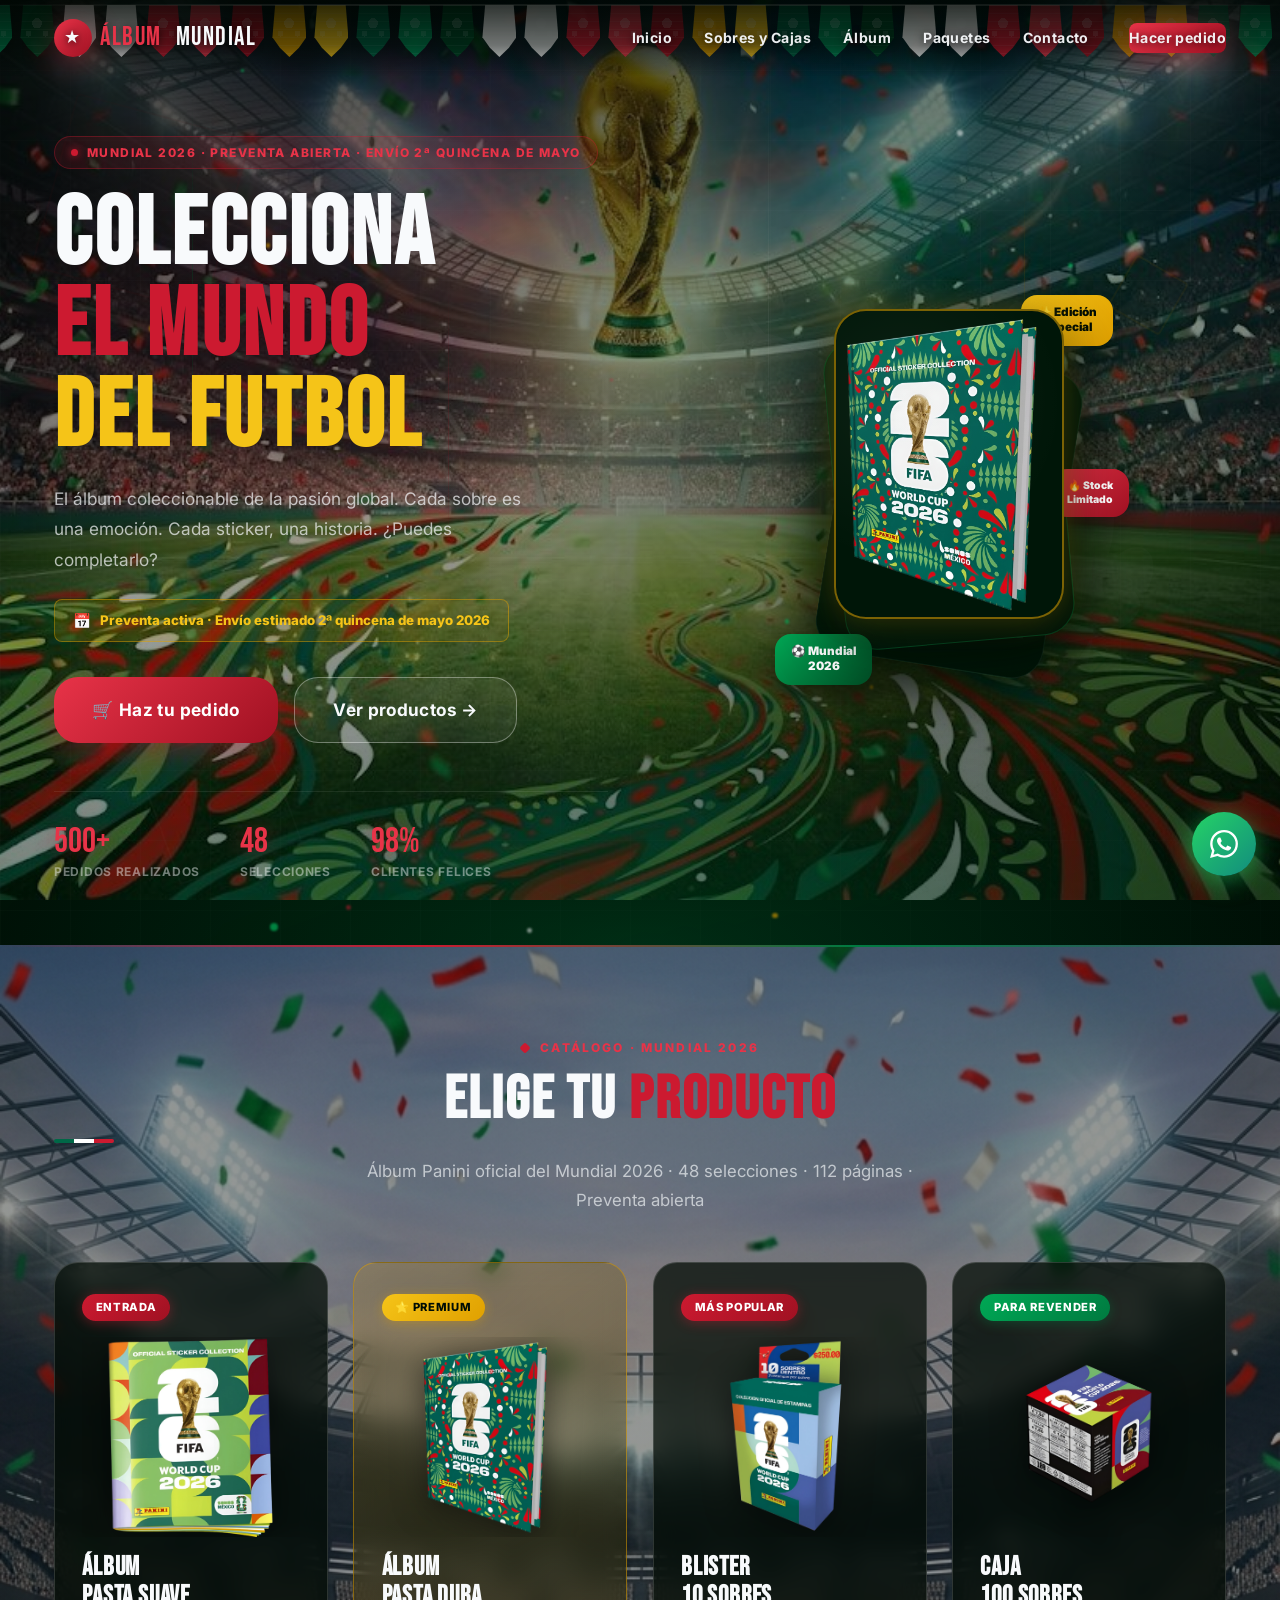
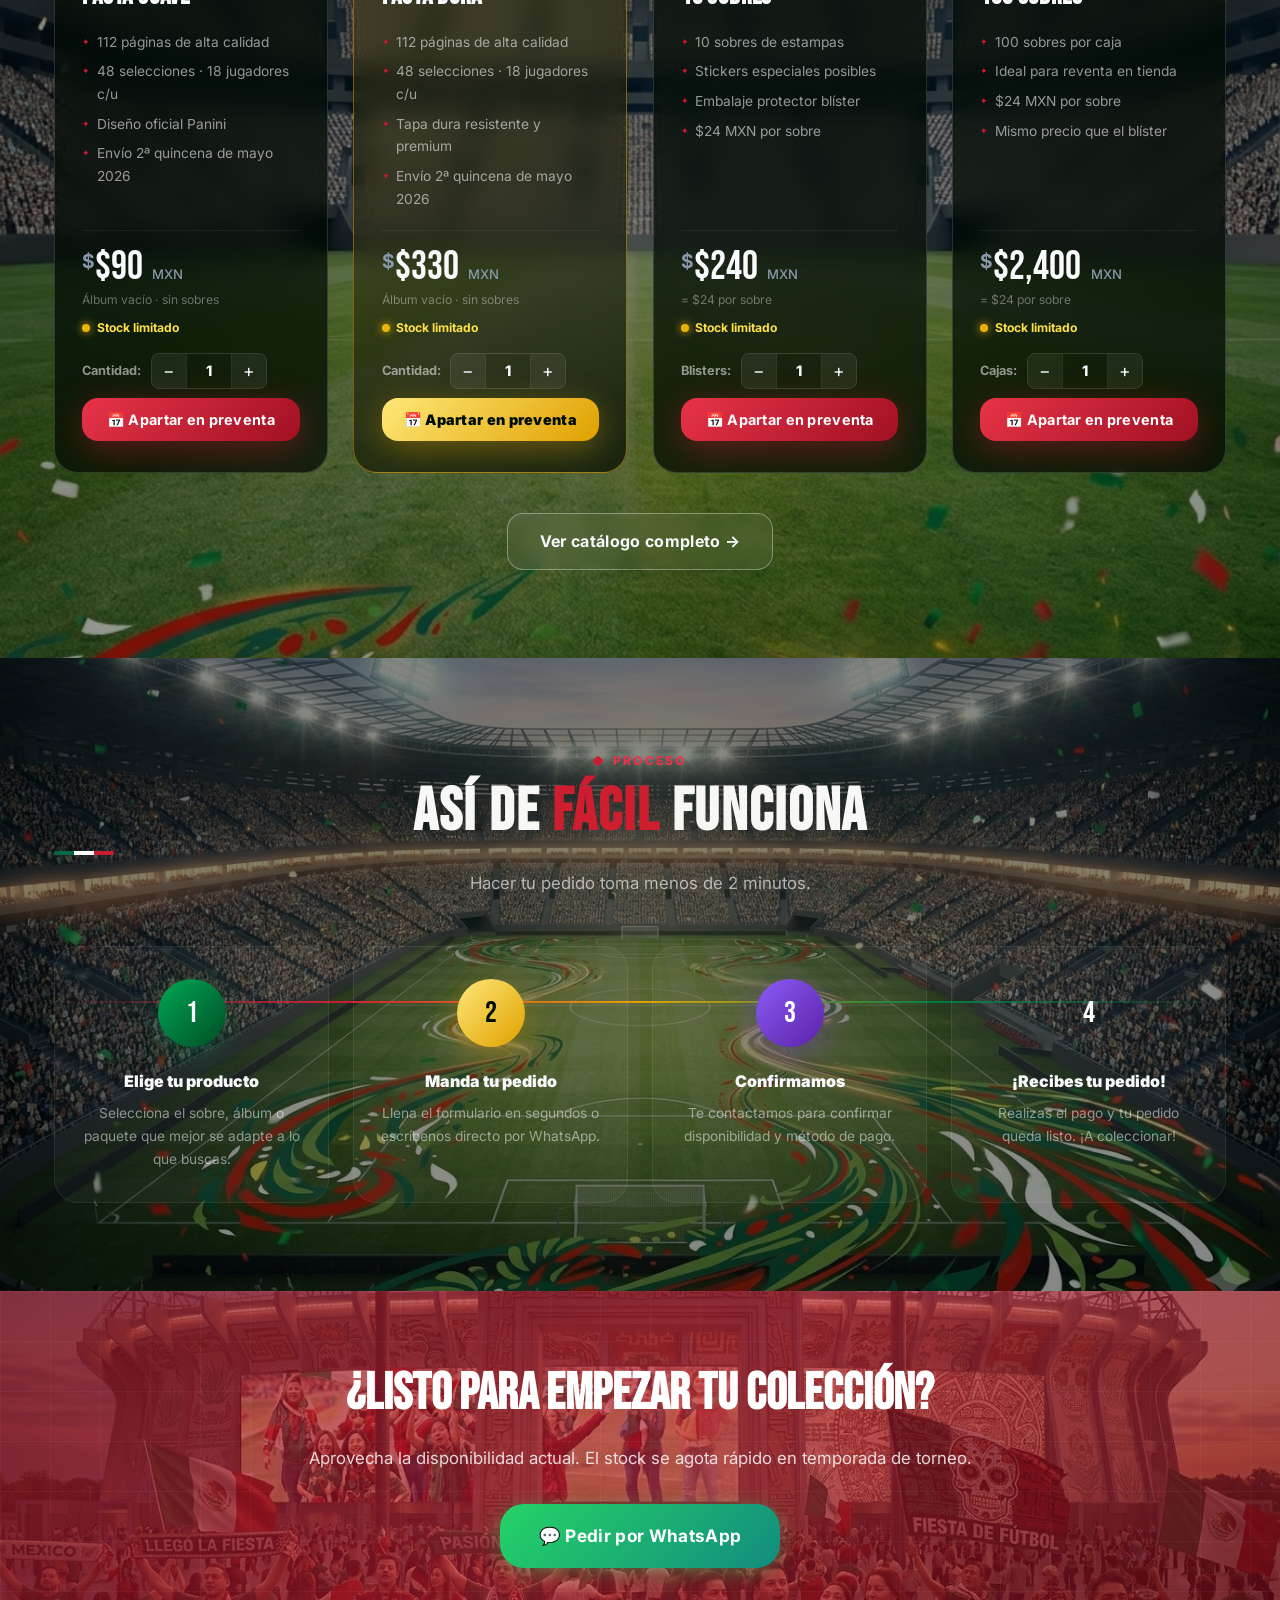
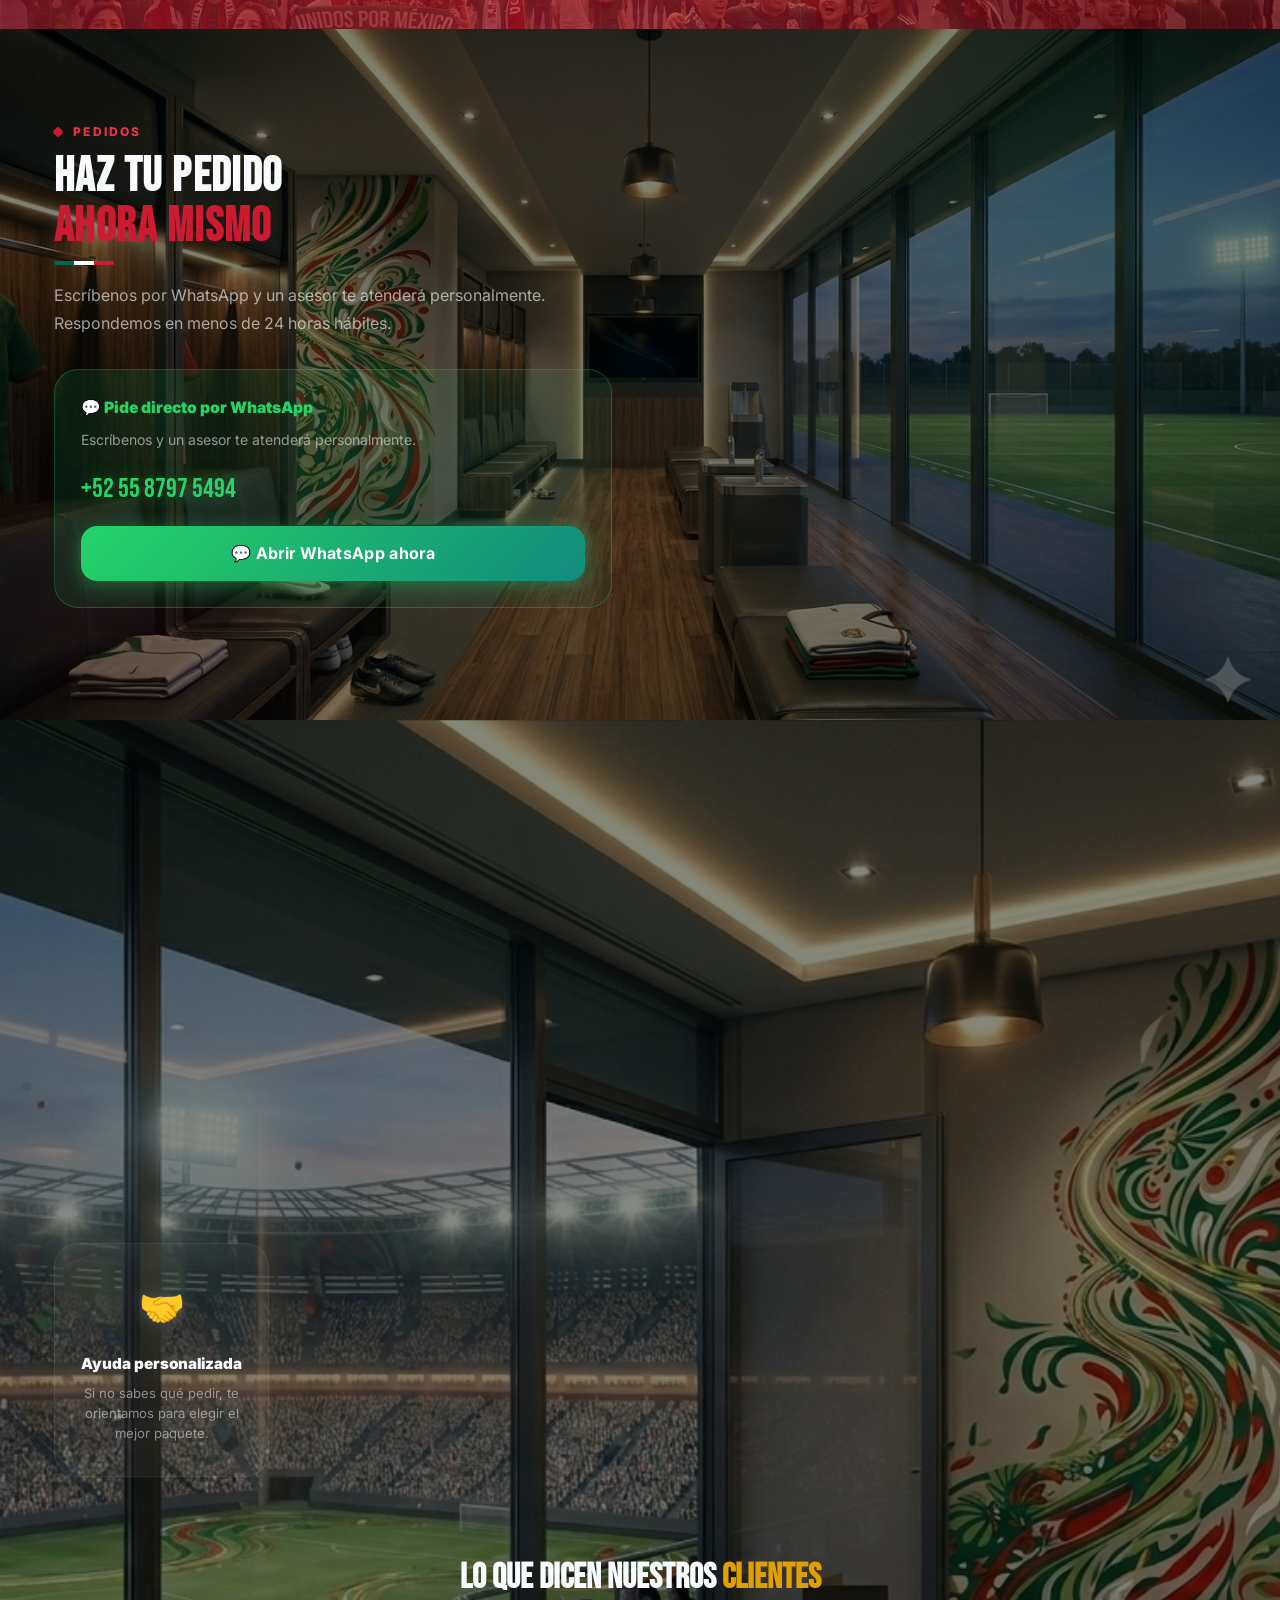
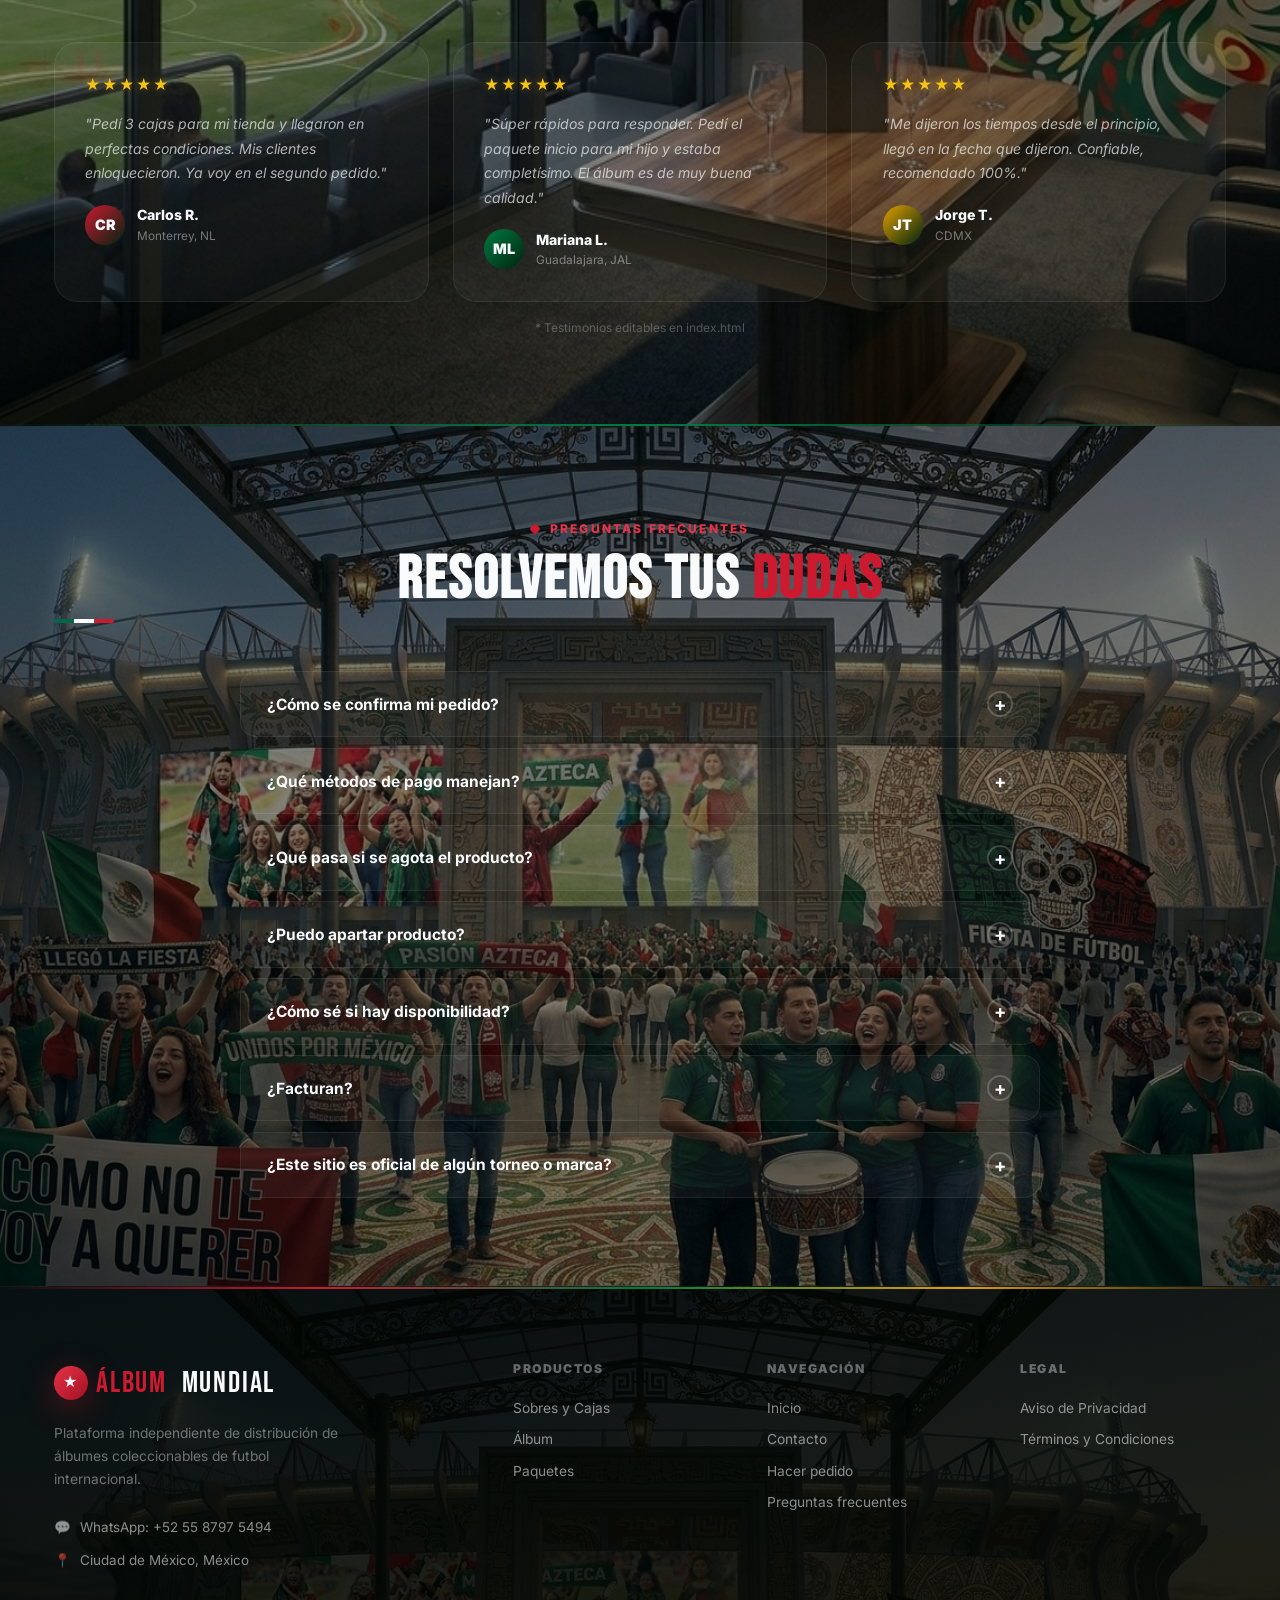
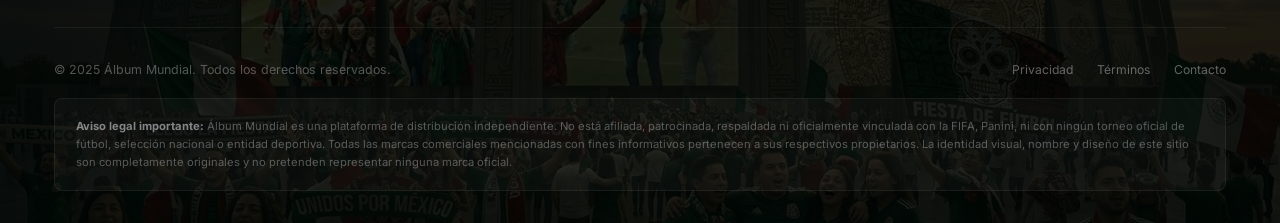
==== commit 2d207529: "Renombra a Álbum Mundial, actualiza horarios y reemplaza imágenes sin fondo - Cambia nombre de marca" ====
--- a/index.html
+++ b/index.html
@@ -3,10 +3,10 @@
 <head>
   <meta charset="UTF-8" />
   <meta name="viewport" content="width=device-width, initial-scale=1.0" />
-  <title>Golazo Stickers — Álbum Coleccionable de Futbol Internacional</title>
-  <meta name="description" content="El álbum coleccionable de futbol internacional que todos quieren completar. Sobres, cajas, álbumes y paquetes. Pide por WhatsApp o formulario.">
+  <title>Álbum Mundial — Álbum Coleccionable de Futbol Internacional</title>
+  <meta name="description" content="El álbum coleccionable de futbol internacional que todos quieren completar. Sobres, cajas, álbumes y paquetes. Pide directo por WhatsApp.">
   <meta name="keywords" content="álbum coleccionable futbol, sobres coleccionables, stickers futbol, paquetes stickers, álbum selecciones mundial">
-  <meta property="og:title" content="Golazo Stickers — Álbum Coleccionable de Futbol Internacional" />
+  <meta property="og:title" content="Álbum Mundial — Álbum Coleccionable de Futbol Internacional" />
   <meta property="og:description" content="Consigue tu álbum y sobres coleccionables del torneo más emocionante del futbol mundial." />
   <meta property="og:type" content="website" />
   <link rel="icon" href="data:image/svg+xml,<svg xmlns='http://www.w3.org/2000/svg' viewBox='0 0 100 100'><text y='.9em' font-size='90'>⚽</text></svg>">
@@ -30,7 +30,7 @@
   <div class="container">
     <a href="index.html" class="nav-logo">
       <div class="logo-icon" aria-hidden="true">★</div>
-      <span class="brand-highlight">GOLAZO</span>&nbsp;STICKERS
+      <span class="brand-highlight">ÁLBUM</span>&nbsp;MUNDIAL
     </a>
     <ul class="nav-links" id="navLinks">
       <li><a href="index.html">Inicio</a></li>
@@ -152,7 +152,7 @@
           <div class="card-number">02</div>
         </div>
         <div class="hero-card hero-card-album">
-          <img src="FOTOS/%C3%81LBUM%20PASTA%20DURA_nobg.png" alt="Álbum Panini Mundial 2026" class="hero-album-cover">
+          <img src="PRODUCTOS%20SIN%20FONDO/%C3%81LBUM%20PASTA%20DURA.png" alt="Álbum Panini Mundial 2026" class="hero-album-cover">
           <div class="card-glow"></div>
         </div>
         <div class="hero-floating-badge hfb-gold">✨ Edición<br>Especial</div>
@@ -183,7 +183,7 @@
         <div class="product-badge-area">
           <span class="badge badge-coral">Entrada</span>
         </div>
-        <div class="product-img"><img src="FOTOS/%C3%81LBUM%20PASTA%20SUAVE_nobg.png" alt="Álbum Pasta Suave" loading="lazy"></div>
+        <div class="product-img"><img src="PRODUCTOS%20SIN%20FONDO/ALBUM%20PASTA%20SUAVE.png" alt="Álbum Pasta Suave" loading="lazy"></div>
         <h3 class="product-name">Álbum<br>Pasta Suave</h3>
         <ul class="product-includes">
           <li>112 páginas de alta calidad</li>
@@ -220,7 +220,7 @@
         <div class="product-badge-area">
           <span class="badge badge-gold">⭐ Premium</span>
         </div>
-        <div class="product-img"><img src="FOTOS/%C3%81LBUM%20PASTA%20DURA_nobg.png" alt="Álbum Pasta Dura" loading="lazy"></div>
+        <div class="product-img"><img src="PRODUCTOS%20SIN%20FONDO/%C3%81LBUM%20PASTA%20DURA.png" alt="Álbum Pasta Dura" loading="lazy"></div>
         <h3 class="product-name">Álbum<br>Pasta Dura</h3>
         <ul class="product-includes">
           <li>112 páginas de alta calidad</li>
@@ -257,7 +257,7 @@
         <div class="product-badge-area">
           <span class="badge badge-coral">Más popular</span>
         </div>
-        <div class="product-img"><img src="FOTOS/10%20SOBRES_nobg.png" alt="10 Sobres" loading="lazy"></div>
+        <div class="product-img"><img src="PRODUCTOS%20SIN%20FONDO/10%20SOBRES.png" alt="10 Sobres" loading="lazy"></div>
         <h3 class="product-name">Blister<br>10 Sobres</h3>
         <ul class="product-includes">
           <li>10 sobres de estampas</li>
@@ -294,7 +294,7 @@
         <div class="product-badge-area">
           <span class="badge badge-turq">Para revender</span>
         </div>
-        <div class="product-img"><img src="FOTOS/CAJA%20(100%20SOBRES)_nobg.png" alt="Caja 100 Sobres" loading="lazy"></div>
+        <div class="product-img"><img src="PRODUCTOS%20SIN%20FONDO/CAJA%20100%20SOBRES.png" alt="Caja 100 Sobres" loading="lazy"></div>
         <h3 class="product-name">Caja<br>100 Sobres</h3>
         <ul class="product-includes">
           <li>100 sobres por caja</li>
@@ -374,7 +374,6 @@
     <h2>¿Listo para empezar tu colección?</h2>
     <p>Aprovecha la disponibilidad actual. El stock se agota rápido en temporada de torneo.</p>
     <div class="cta-actions">
-      <a href="#pedido" class="btn btn-secondary btn-lg">📝 Llenar formulario</a>
       <a href="#" class="btn btn-whatsapp btn-lg" data-whatsapp="true">💬 Pedir por WhatsApp</a>
     </div>
   </div>
@@ -390,7 +389,7 @@
           Haz tu pedido<br><span>ahora mismo</span>
         </h2>
         <p class="order-info-desc">
-          Dos opciones para pedir: llena el formulario o escríbenos por WhatsApp. Respondemos en menos de 24 horas hábiles.
+          Escríbenos por WhatsApp y un asesor te atenderá personalmente. Respondemos en menos de 24 horas hábiles.
         </p>
         <div class="order-whatsapp-block">
           <h4>💬 Pide directo por WhatsApp</h4>
@@ -400,55 +399,6 @@
         </div>
       </div>
 
-      <div class="order-form reveal-right">
-        <h3 class="form-title">📋 Formulario de pedido</h3>
-        <form class="order-form-el" novalidate>
-          <div class="form-grid">
-            <div class="form-group">
-              <label for="nombre">Nombre completo *</label>
-              <input type="text" id="nombre" name="nombre" placeholder="Tu nombre" required autocomplete="name">
-            </div>
-            <div class="form-group">
-              <label for="telefono">Teléfono / WhatsApp *</label>
-              <input type="tel" id="telefono" name="telefono" placeholder="10 dígitos" required autocomplete="tel">
-            </div>
-            <div class="form-group">
-              <label for="correo">Correo electrónico</label>
-              <input type="email" id="correo" name="correo" placeholder="correo@ejemplo.com" autocomplete="email">
-            </div>
-            <div class="form-group">
-              <label for="ciudad">Ciudad / Estado *</label>
-              <input type="text" id="ciudad" name="ciudad" placeholder="Tu ciudad" required autocomplete="address-level2">
-            </div>
-            <div class="form-group full">
-              <label for="tipo_pedido">Tipo de pedido *</label>
-              <select id="tipo_pedido" name="tipo_pedido" required>
-                <option value="" disabled selected>Selecciona un producto</option>
-                <option value="blister10">10 Sobres — $240 MXN</option>
-                <option value="albumSuave">Álbum Pasta Suave — $90 MXN</option>
-                <option value="albumDura">Álbum Pasta Dura — $330 MXN</option>
-                <option value="caja100">Caja 100 Sobres — $2,400 MXN</option>
-                <option value="bundleSuave">Álbum Suave + Caja 100 — $2,450 MXN</option>
-                <option value="bundleDura">Álbum Dura + Caja 100 — $2,700 MXN</option>
-              </select>
-            </div>
-            <div class="form-group">
-              <label for="cantidad">Cantidad *</label>
-              <input type="number" id="cantidad" name="cantidad" placeholder="Ej: 2" min="1" required>
-            </div>
-            <div class="form-group full">
-              <label for="comentarios">Comentarios (opcional)</label>
-              <textarea id="comentarios" name="comentarios" placeholder="¿Alguna pregunta o especificación?"></textarea>
-            </div>
-          </div>
-          <div class="form-actions">
-            <button type="submit" class="btn btn-primary btn-full btn-lg">🚀 Enviar pedido</button>
-            <button type="button" class="btn btn-whatsapp btn-full" data-whatsapp="true">💬 Enviar por WhatsApp</button>
-          </div>
-          <p class="form-note">* Al enviar aceptas ser contactado para confirmar tu pedido. No compartimos tus datos.</p>
-          <div class="form-success" role="alert"></div>
-        </form>
-      </div>
     </div>
   </div>
 </section>
@@ -458,7 +408,7 @@
   <div class="container">
     <div class="section-header text-center reveal">
       <span class="section-label">Confianza</span>
-      <h2 class="section-title" id="trust-title">Por qué elegir <span>Golazo Stickers</span></h2>
+      <h2 class="section-title" id="trust-title">Por qué elegir <span>Álbum Mundial</span></h2>
     </div>
     <div class="trust-grid">
       <div class="trust-card reveal delay-1">
@@ -565,7 +515,7 @@
 
       <div class="faq-item reveal" role="listitem">
         <button class="faq-question" aria-expanded="false">¿Este sitio es oficial de algún torneo o marca? <span class="faq-icon" aria-hidden="true">+</span></button>
-        <div class="faq-answer"><p>No. Golazo Stickers es una plataforma comercial independiente. No está afiliada, patrocinada ni respaldada por FIFA, Panini, ni ninguna organización oficial de fútbol o torneo. Identidad visual 100% original.</p></div>
+        <div class="faq-answer"><p>No. Álbum Mundial es una plataforma comercial independiente. No está afiliada, patrocinada ni respaldada por FIFA, Panini, ni ninguna organización oficial de fútbol o torneo. Identidad visual 100% original.</p></div>
       </div>
 
     </div>
@@ -579,7 +529,7 @@
       <div class="footer-brand">
         <div class="footer-logo">
           <div class="logo-icon" aria-hidden="true">★</div>
-          <span style="color:var(--coral)">GOLAZO</span>&nbsp;STICKERS
+          <span style="color:var(--coral)">ÁLBUM</span>&nbsp;MUNDIAL
         </div>
         <p class="footer-tagline">Plataforma independiente de distribución de álbumes coleccionables de futbol internacional.</p>
         <nav class="footer-contact-items" aria-label="Contacto">
@@ -614,7 +564,7 @@
     </div>
     <div class="footer-bottom">
       <div class="footer-bottom-row">
-        <p class="footer-copy">© 2025 Golazo Stickers. Todos los derechos reservados.</p>
+        <p class="footer-copy">© 2025 Álbum Mundial. Todos los derechos reservados.</p>
         <nav class="footer-legal-links" aria-label="Links legales">
           <a href="privacidad.html">Privacidad</a>
           <a href="terminos.html">Términos</a>
@@ -622,7 +572,7 @@
         </nav>
       </div>
       <div class="footer-disclaimer" role="note">
-        <strong>Aviso legal importante:</strong> Golazo Stickers es una plataforma de distribución independiente. No está afiliada, patrocinada, respaldada ni oficialmente vinculada con la FIFA, Panini, ni con ningún torneo oficial de fútbol, selección nacional o entidad deportiva. Todas las marcas comerciales mencionadas con fines informativos pertenecen a sus respectivos propietarios. La identidad visual, nombre y diseño de este sitio son completamente originales y no pretenden representar ninguna marca oficial.
+        <strong>Aviso legal importante:</strong> Álbum Mundial es una plataforma de distribución independiente. No está afiliada, patrocinada, respaldada ni oficialmente vinculada con la FIFA, Panini, ni con ningún torneo oficial de fútbol, selección nacional o entidad deportiva. Todas las marcas comerciales mencionadas con fines informativos pertenecen a sus respectivos propietarios. La identidad visual, nombre y diseño de este sitio son completamente originales y no pretenden representar ninguna marca oficial.
       </div>
     </div>
   </div>
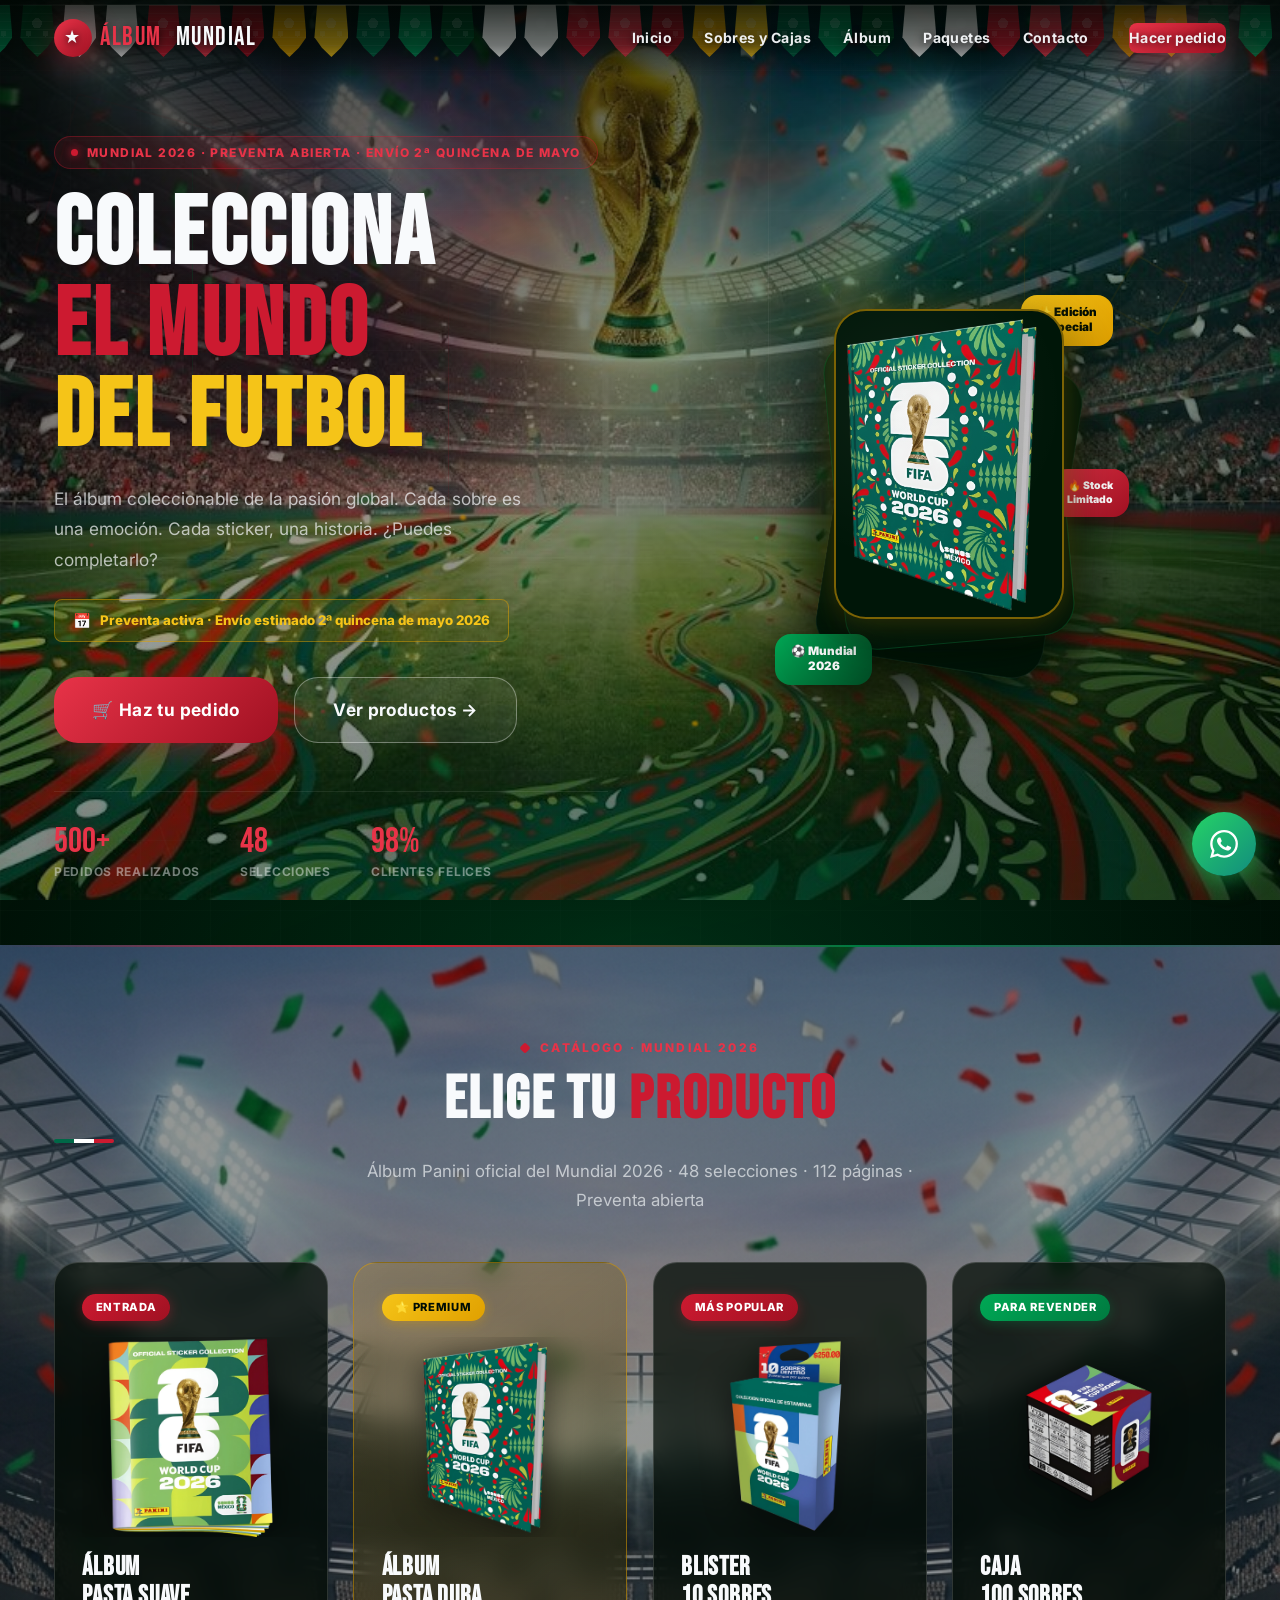
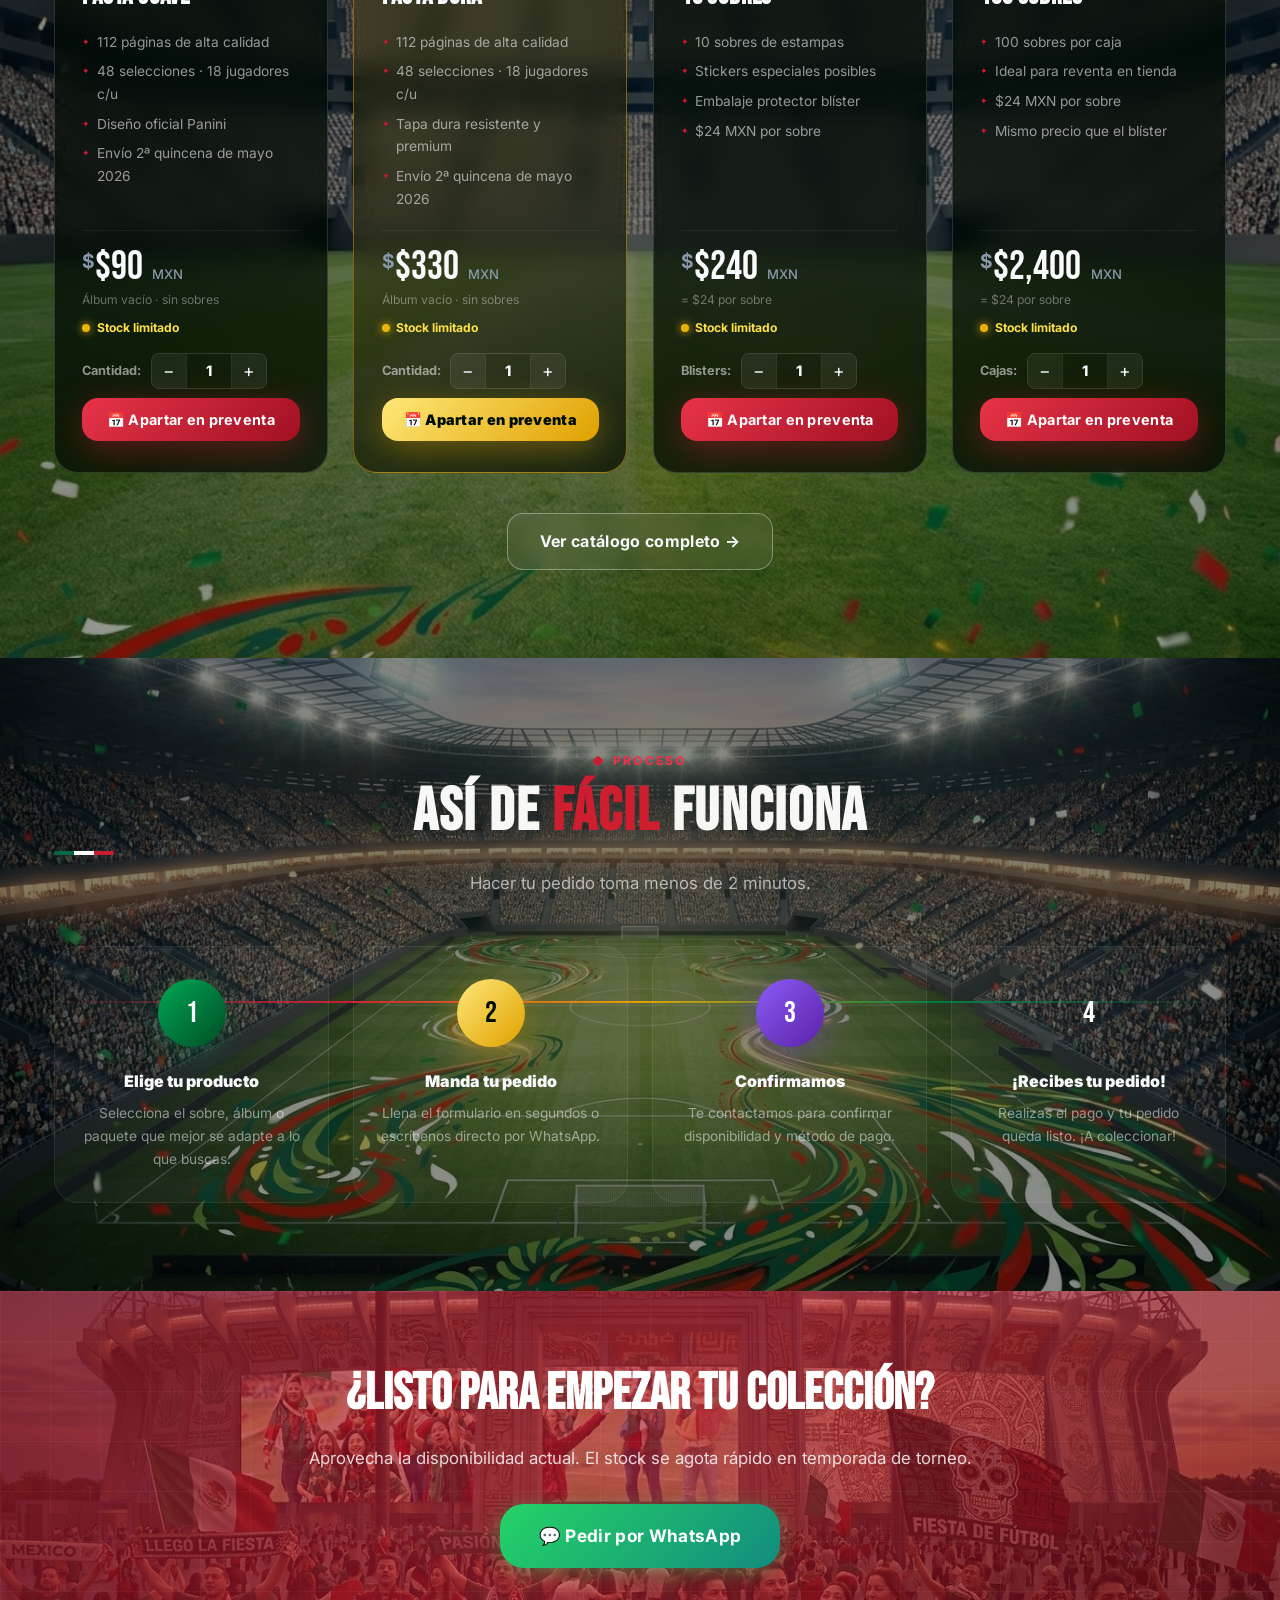
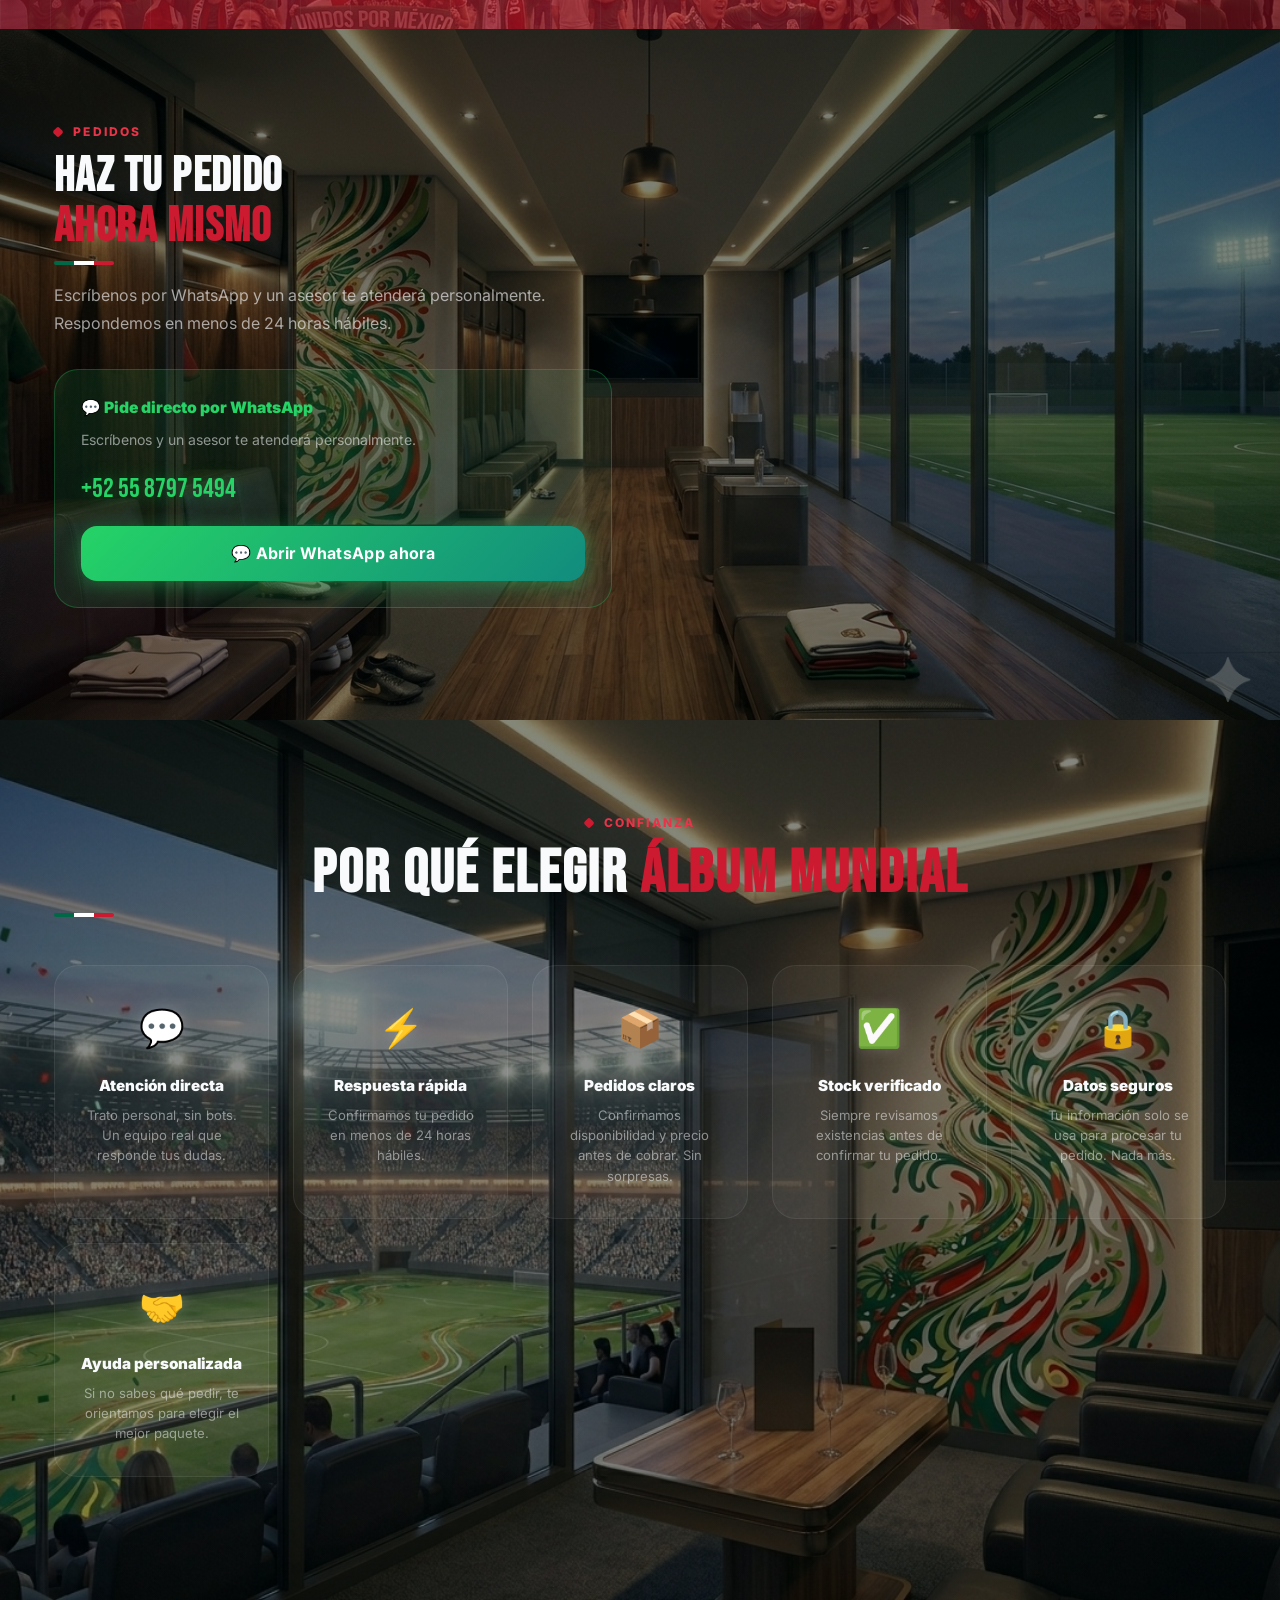
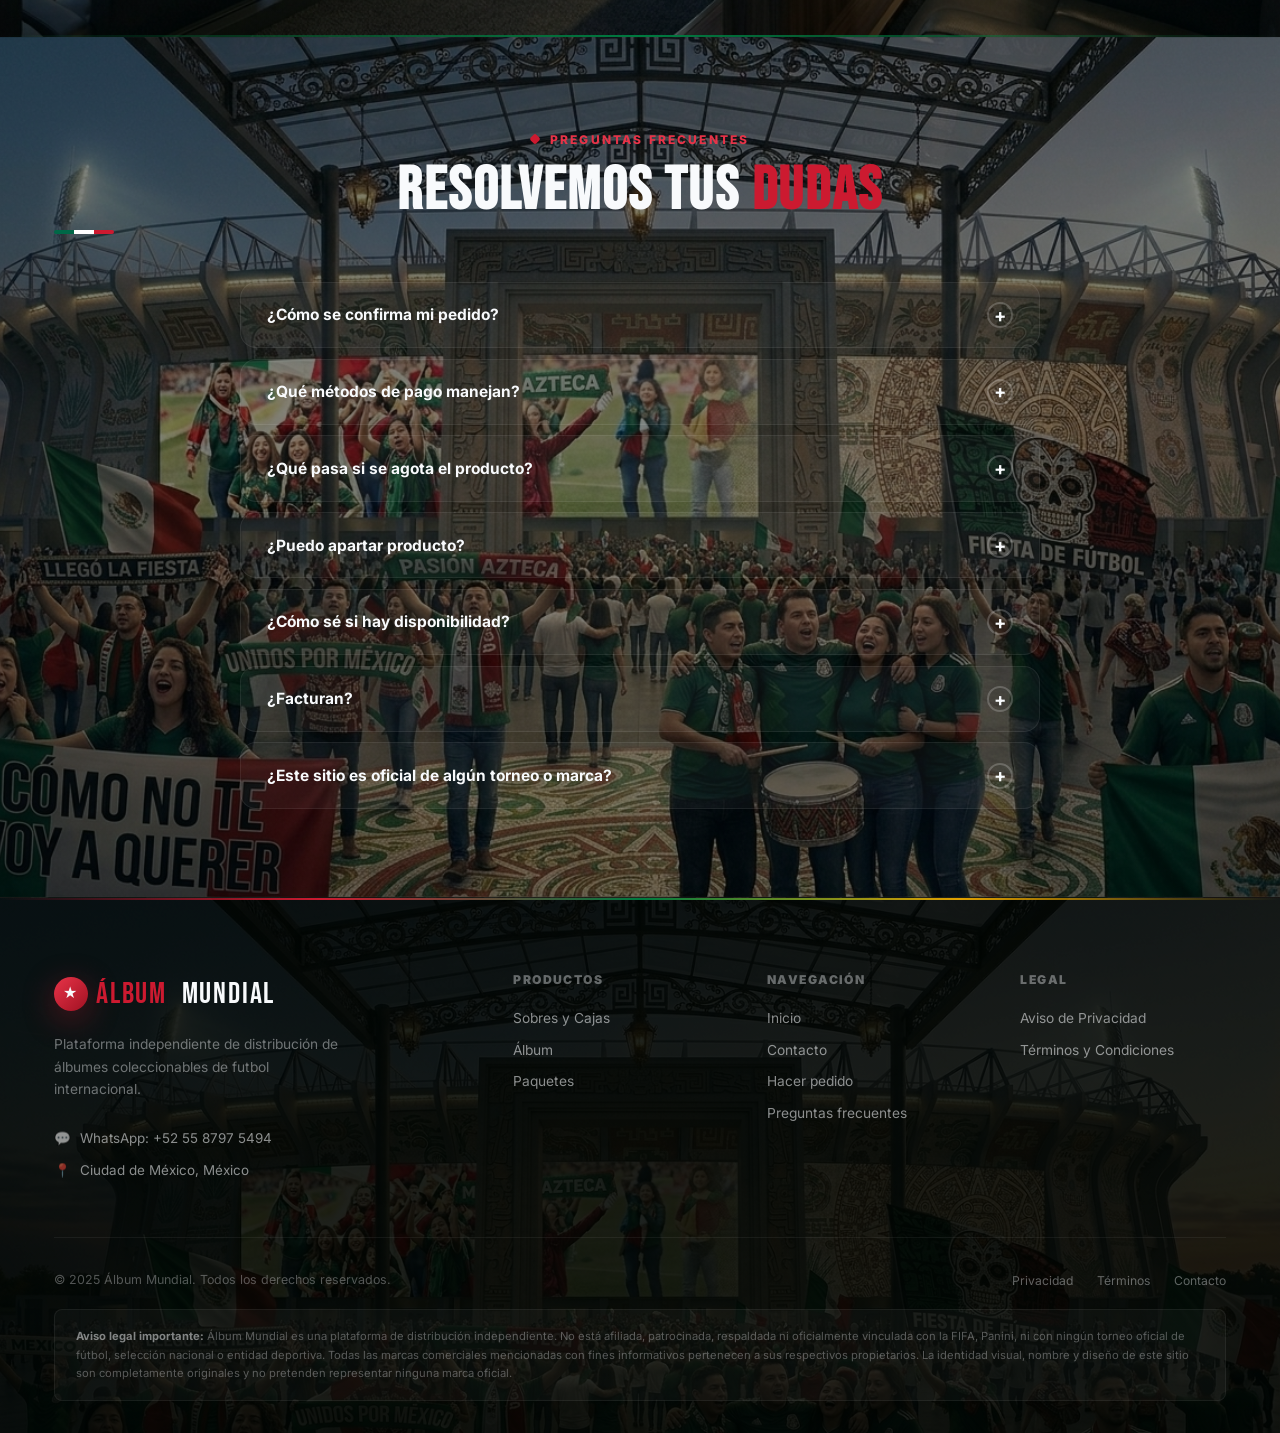
==== commit b796cbd8: "Quita sección testimonios y limpia última referencia a Golazo en CSS - Elimina bloque completo 'Lo q" ====
--- a/index.html
+++ b/index.html
@@ -443,34 +443,6 @@
       </div>
     </div>
 
-    <h3 class="testimonials-title reveal" style="margin-top:4rem;">Lo que dicen nuestros <span style="color:var(--gold)">clientes</span></h3>
-    <div class="testimonials-grid">
-      <div class="testimonial-card reveal delay-1">
-        <div class="testimonial-stars" aria-label="5 estrellas">★★★★★</div>
-        <p class="testimonial-text">"Pedí 3 cajas para mi tienda y llegaron en perfectas condiciones. Mis clientes enloquecieron. Ya voy en el segundo pedido."</p>
-        <div class="testimonial-author">
-          <div class="author-avatar" aria-hidden="true">CR</div>
-          <div><div class="author-name">Carlos R.</div><div class="author-place">Monterrey, NL</div></div>
-        </div>
-      </div>
-      <div class="testimonial-card reveal delay-2">
-        <div class="testimonial-stars" aria-label="5 estrellas">★★★★★</div>
-        <p class="testimonial-text">"Súper rápidos para responder. Pedí el paquete inicio para mi hijo y estaba completísimo. El álbum es de muy buena calidad."</p>
-        <div class="testimonial-author">
-          <div class="author-avatar" style="background:linear-gradient(135deg,var(--turquoise),var(--night-soft));" aria-hidden="true">ML</div>
-          <div><div class="author-name">Mariana L.</div><div class="author-place">Guadalajara, JAL</div></div>
-        </div>
-      </div>
-      <div class="testimonial-card reveal delay-3">
-        <div class="testimonial-stars" aria-label="5 estrellas">★★★★★</div>
-        <p class="testimonial-text">"Me dijeron los tiempos desde el principio, llegó en la fecha que dijeron. Confiable, recomendado 100%."</p>
-        <div class="testimonial-author">
-          <div class="author-avatar" style="background:linear-gradient(135deg,var(--gold),var(--night-soft));" aria-hidden="true">JT</div>
-          <div><div class="author-name">Jorge T.</div><div class="author-place">CDMX</div></div>
-        </div>
-      </div>
-    </div>
-    <p style="text-align:center;font-size:.75rem;color:rgba(248,250,252,.28);margin-top:1rem;">* Testimonios editables en index.html</p>
   </div>
 </section>
 
--- a/css/styles.css
+++ b/css/styles.css
@@ -1,5 +1,5 @@
 /* ============================================================
-   GOLAZO STICKERS — MAIN STYLESHEET v2
+   ÁLBUM MUNDIAL — MAIN STYLESHEET v2
    Paleta original vibrante · Mobile-first · Premium
    ============================================================ */
 
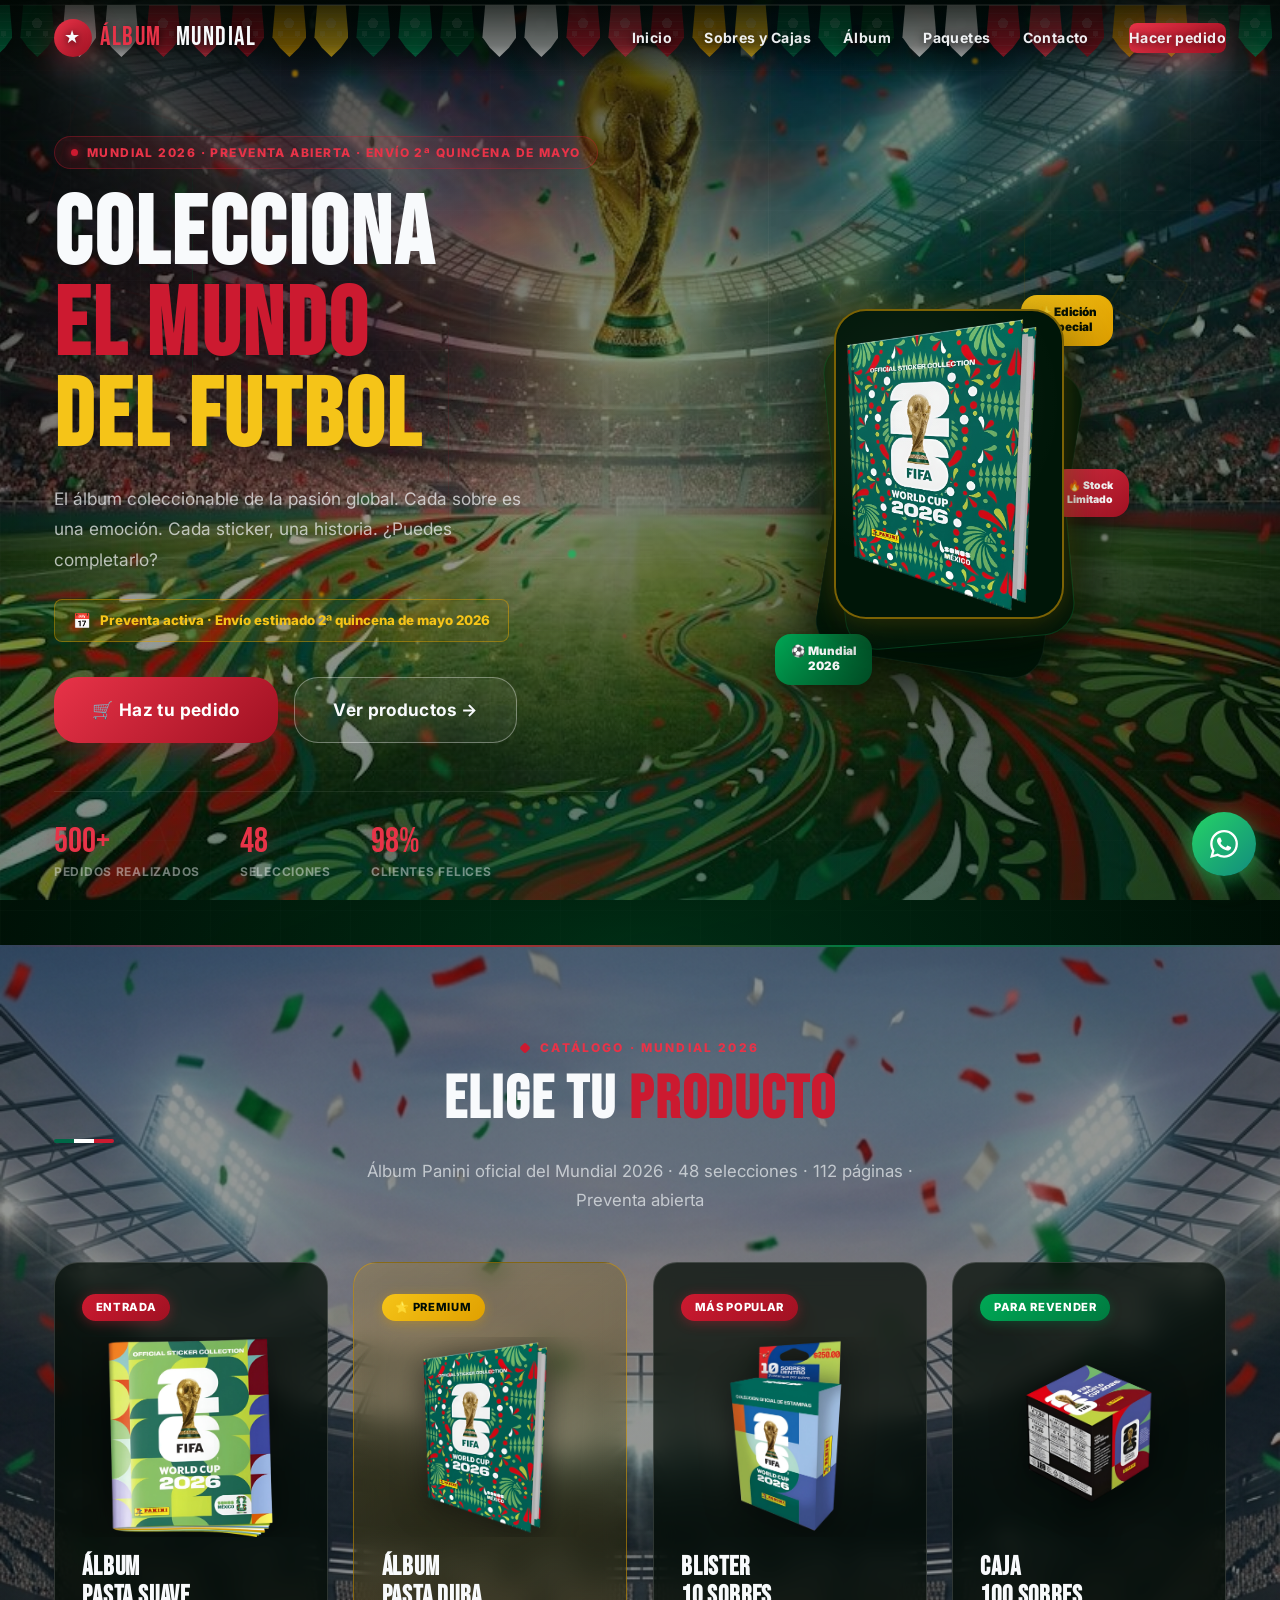
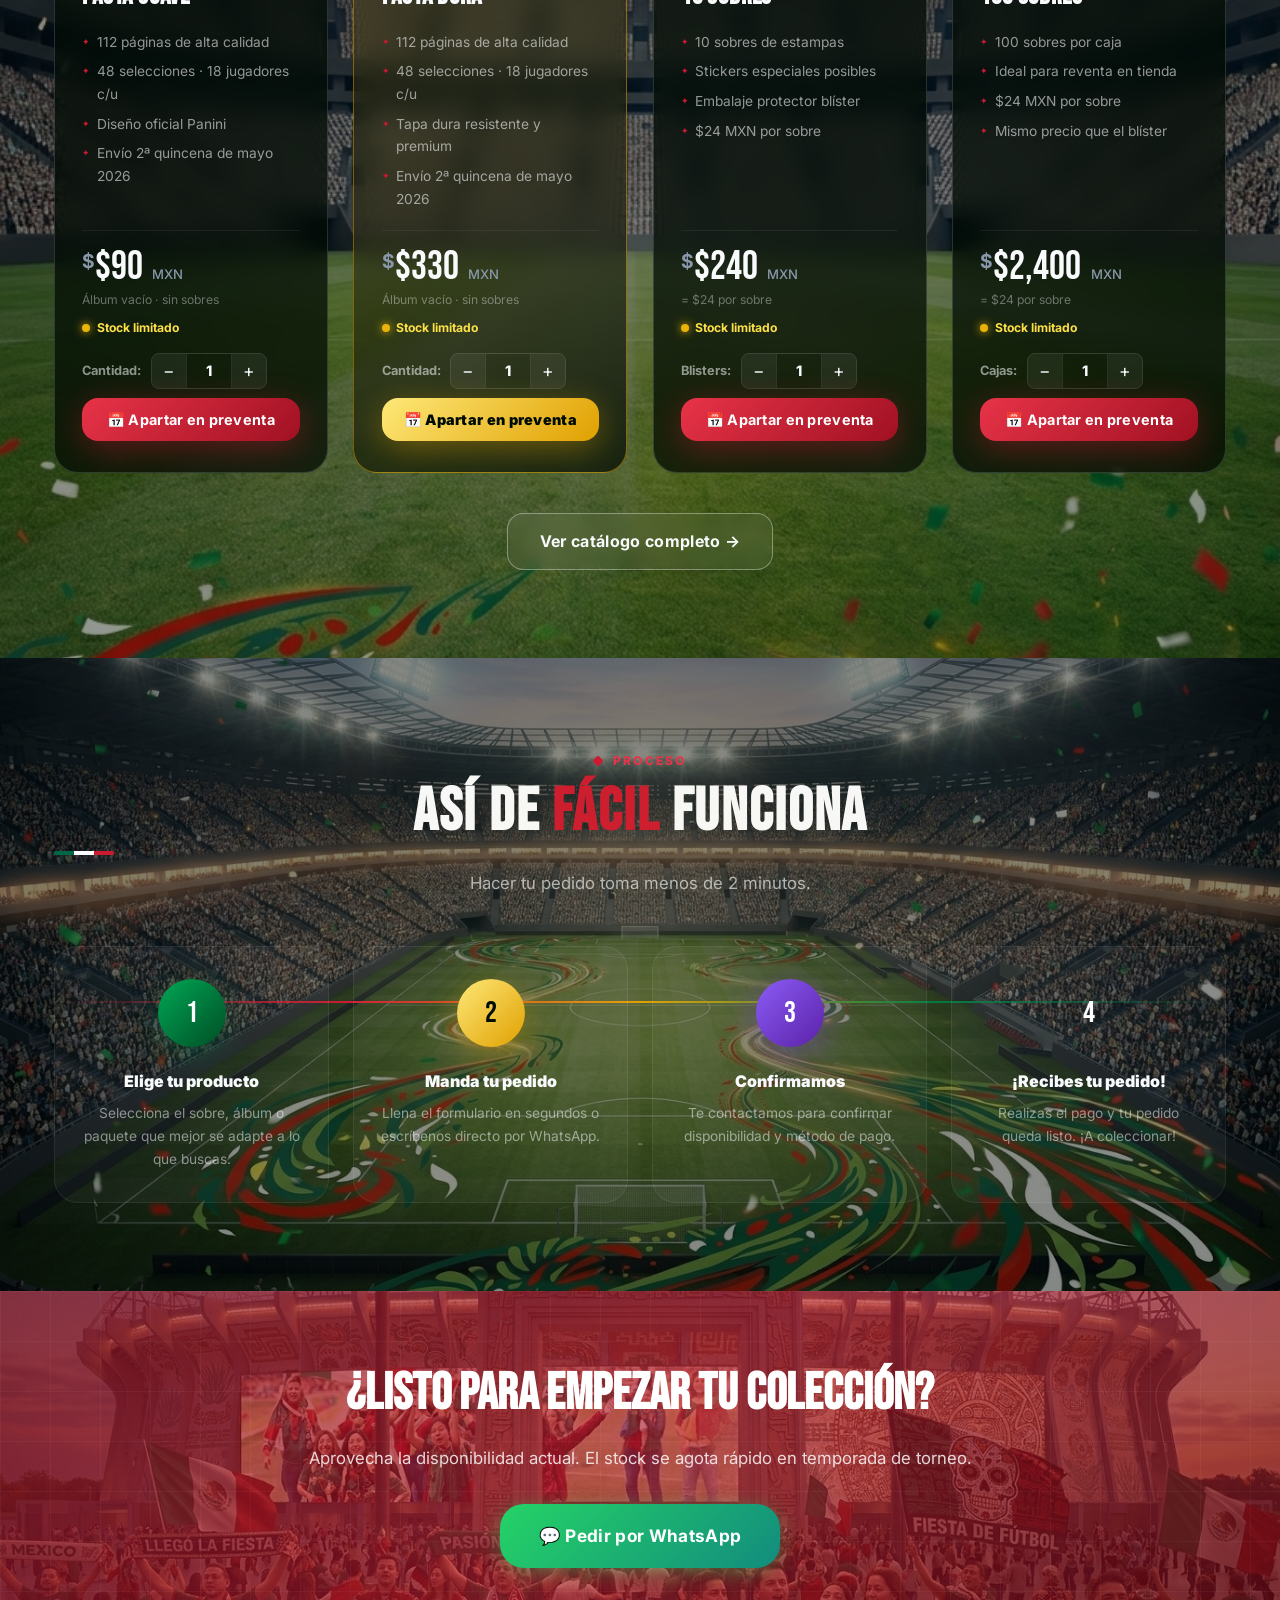
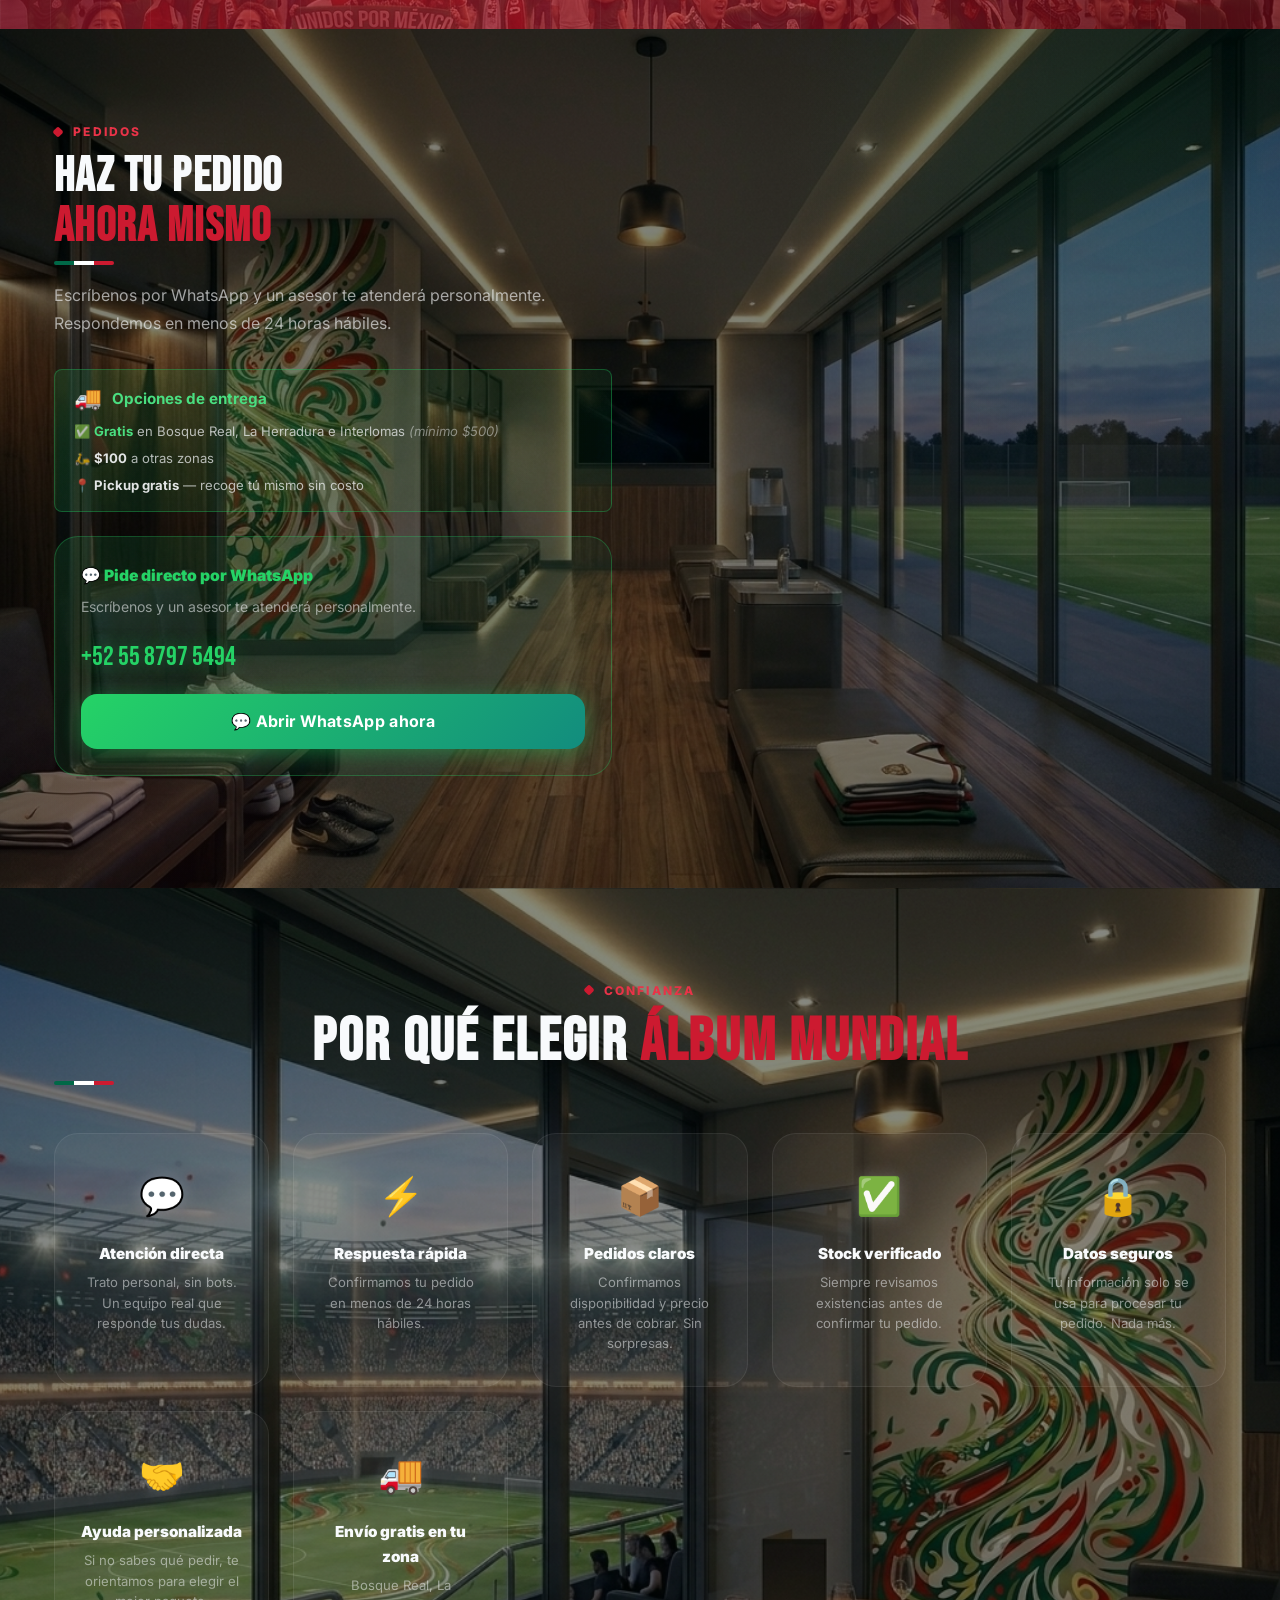
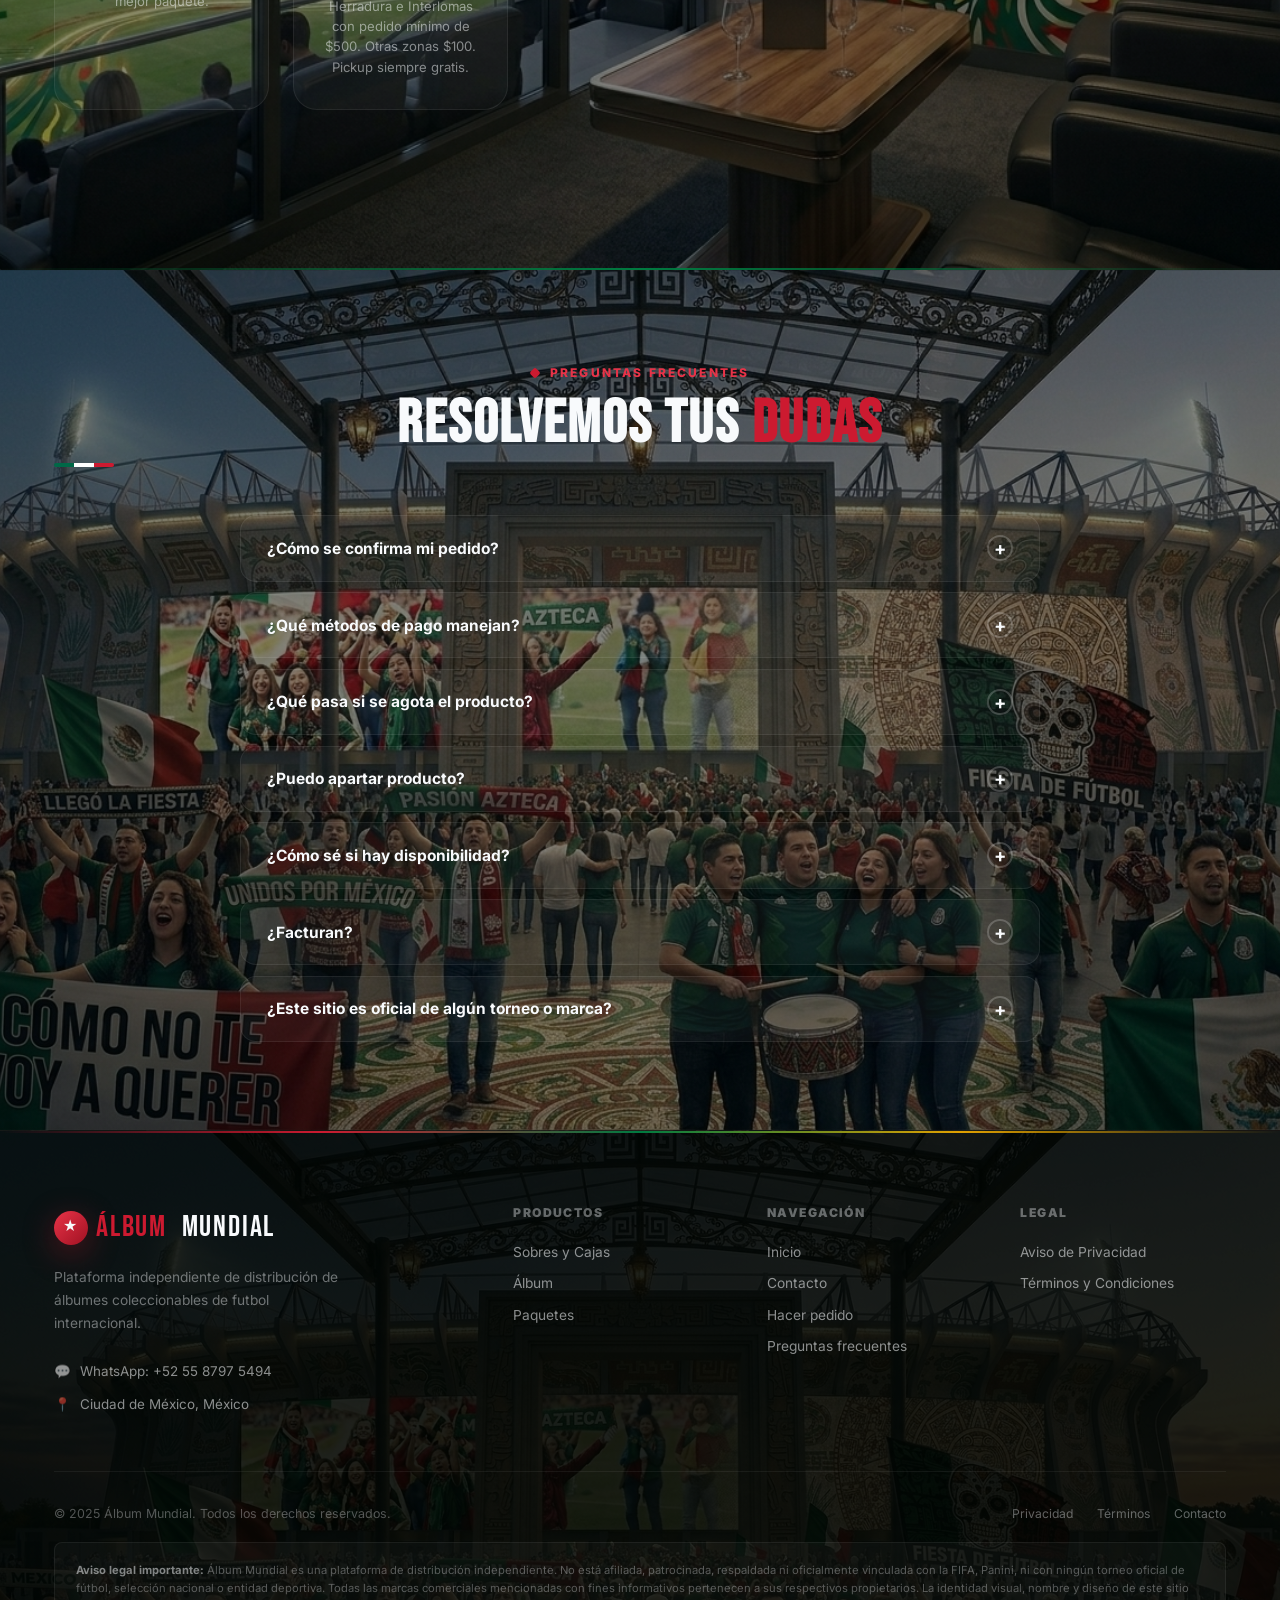
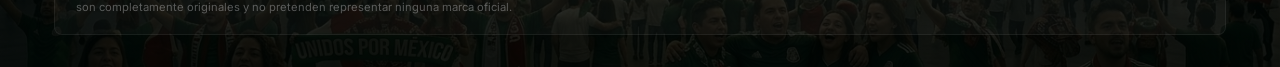
==== commit 1682b4c0: "Añade info de envío y pickup en index y productos - Bosque Real, La Herradura e Interlomas: envío gr" ====
--- a/index.html
+++ b/index.html
@@ -391,6 +391,17 @@
         <p class="order-info-desc">
           Escríbenos por WhatsApp y un asesor te atenderá personalmente. Respondemos en menos de 24 horas hábiles.
         </p>
+        <div style="background:linear-gradient(135deg,rgba(34,197,94,.15),rgba(34,197,94,.05)); border:1px solid rgba(34,197,94,.35); border-radius:var(--radius-sm); padding:1rem 1.2rem; margin-bottom:1.5rem;">
+          <div style="display:flex; align-items:center; gap:.6rem; margin-bottom:.7rem;">
+            <span style="font-size:1.4rem; line-height:1;">🚚</span>
+            <strong style="color:#4ade80; font-size:.95rem;">Opciones de entrega</strong>
+          </div>
+          <div style="display:flex; flex-direction:column; gap:.45rem; font-size:.82rem; color:rgba(248,250,252,.7); line-height:1.5;">
+            <span>✅ <strong style="color:#4ade80;">Gratis</strong> en Bosque Real, La Herradura e Interlomas <em style="color:rgba(248,250,252,.45);">(mínimo $500)</em></span>
+            <span>🛵 <strong style="color:rgba(248,250,252,.9);">$100</strong> a otras zonas</span>
+            <span>📍 <strong style="color:rgba(248,250,252,.9);">Pickup gratis</strong> — recoge tú mismo sin costo</span>
+          </div>
+        </div>
         <div class="order-whatsapp-block">
           <h4>💬 Pide directo por WhatsApp</h4>
           <p>Escríbenos y un asesor te atenderá personalmente.</p>
@@ -440,6 +451,11 @@
         <div class="trust-icon">🤝</div>
         <h4>Ayuda personalizada</h4>
         <p>Si no sabes qué pedir, te orientamos para elegir el mejor paquete.</p>
+      </div>
+      <div class="trust-card reveal delay-1">
+        <div class="trust-icon">🚚</div>
+        <h4>Envío gratis en tu zona</h4>
+        <p>Bosque Real, La Herradura e Interlomas con pedido mínimo de $500. Otras zonas $100. Pickup siempre gratis.</p>
       </div>
     </div>
 
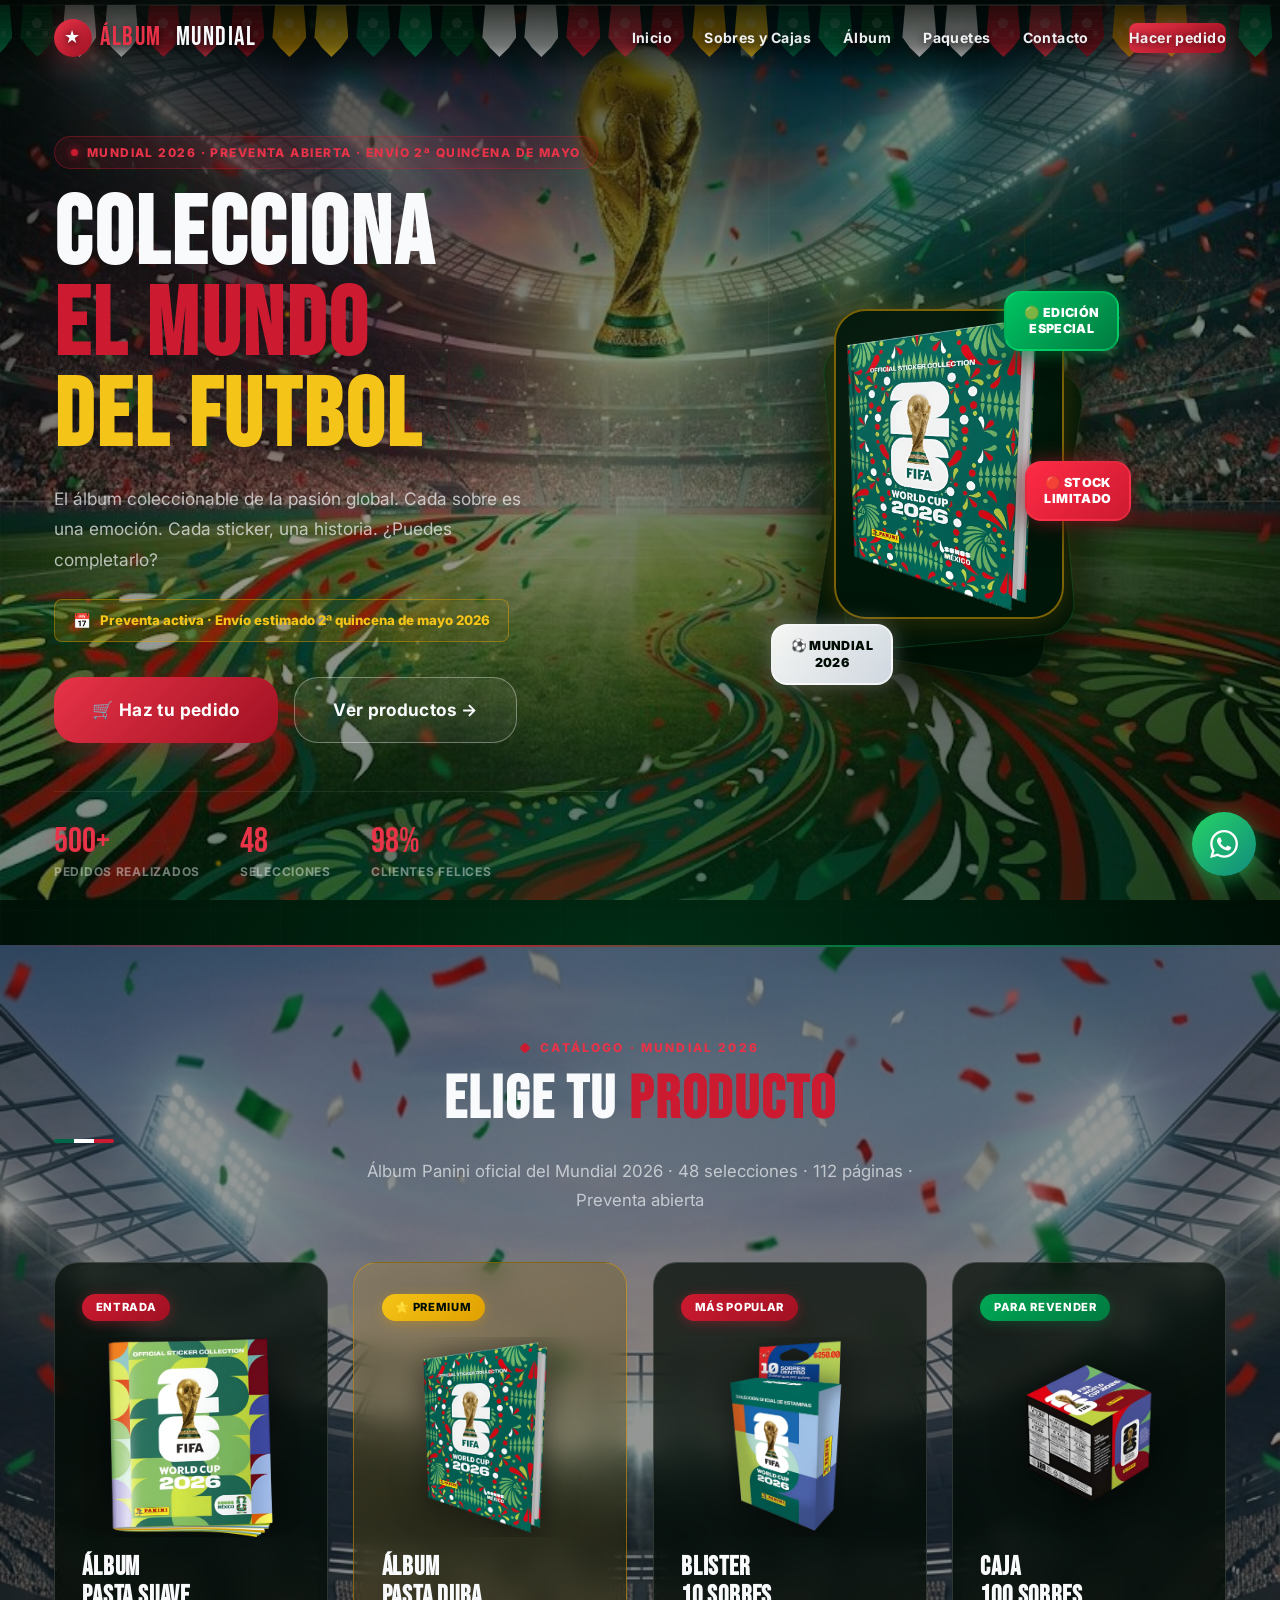
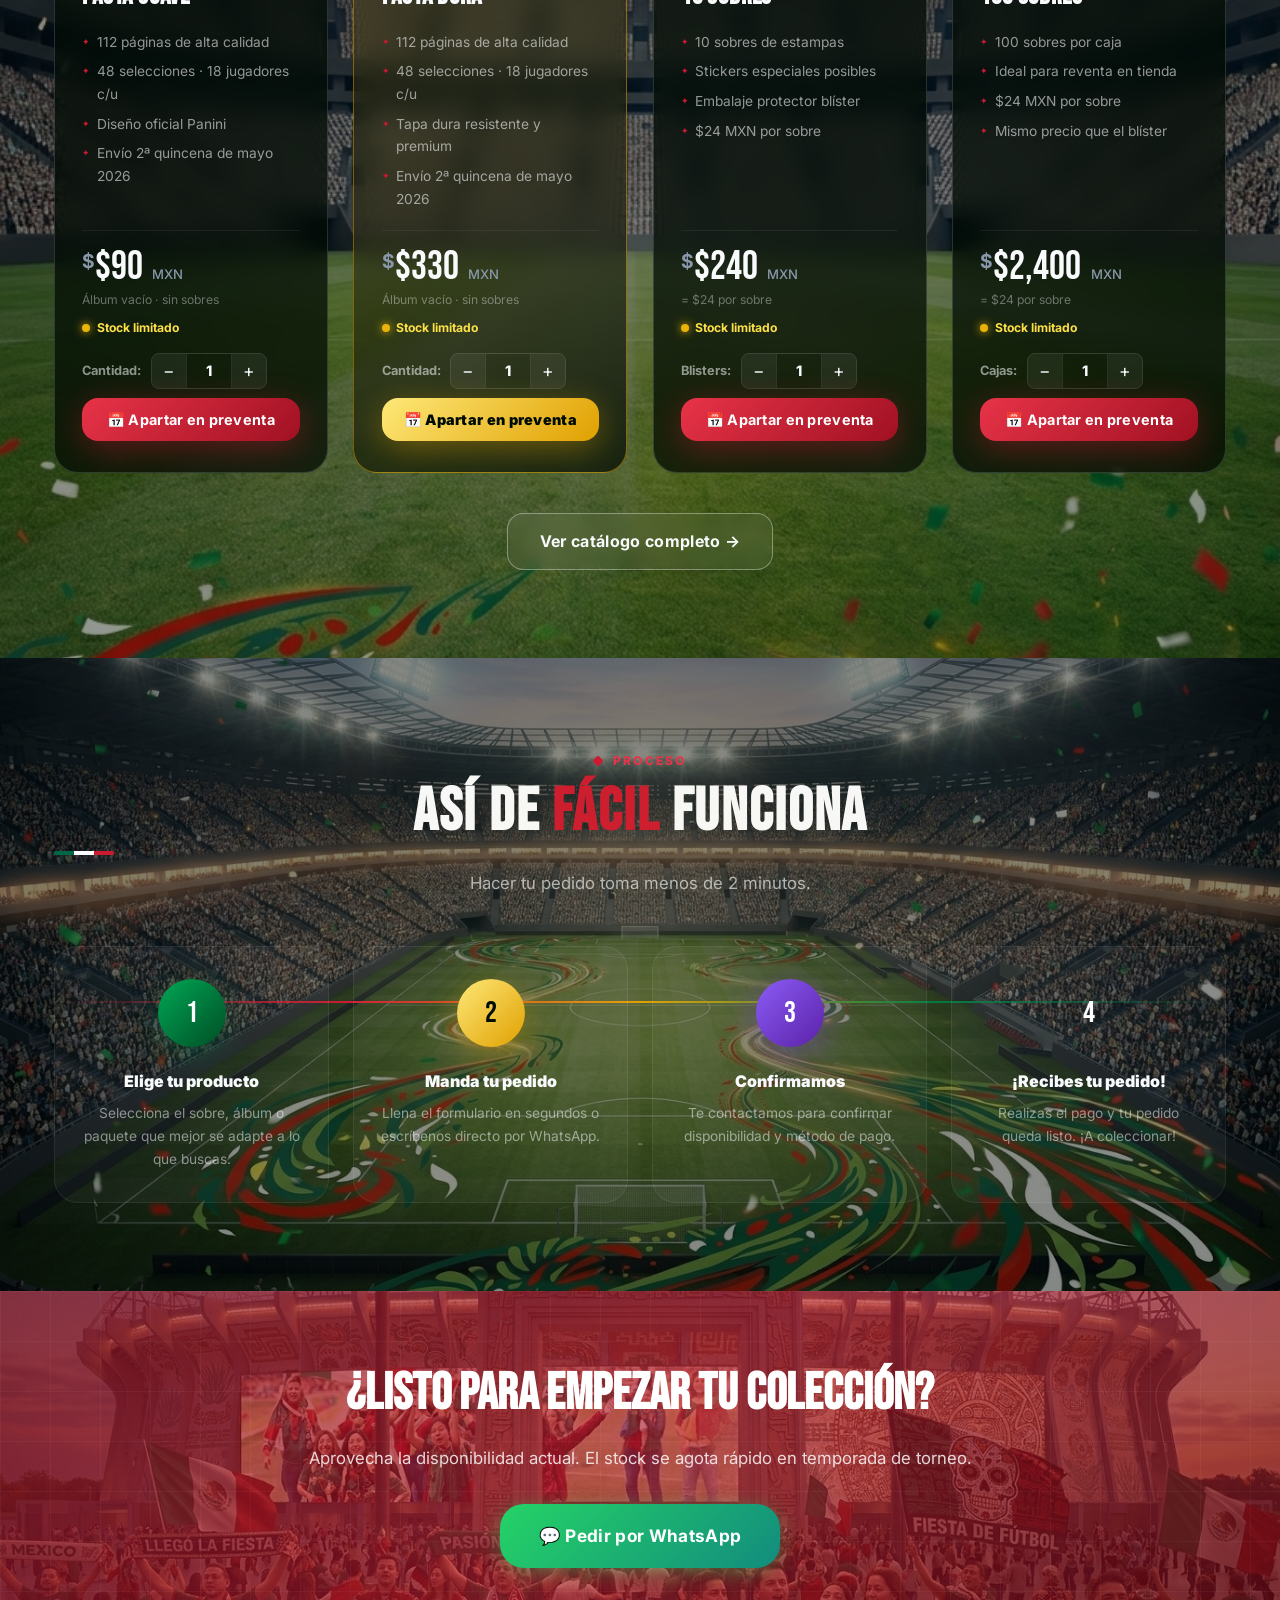
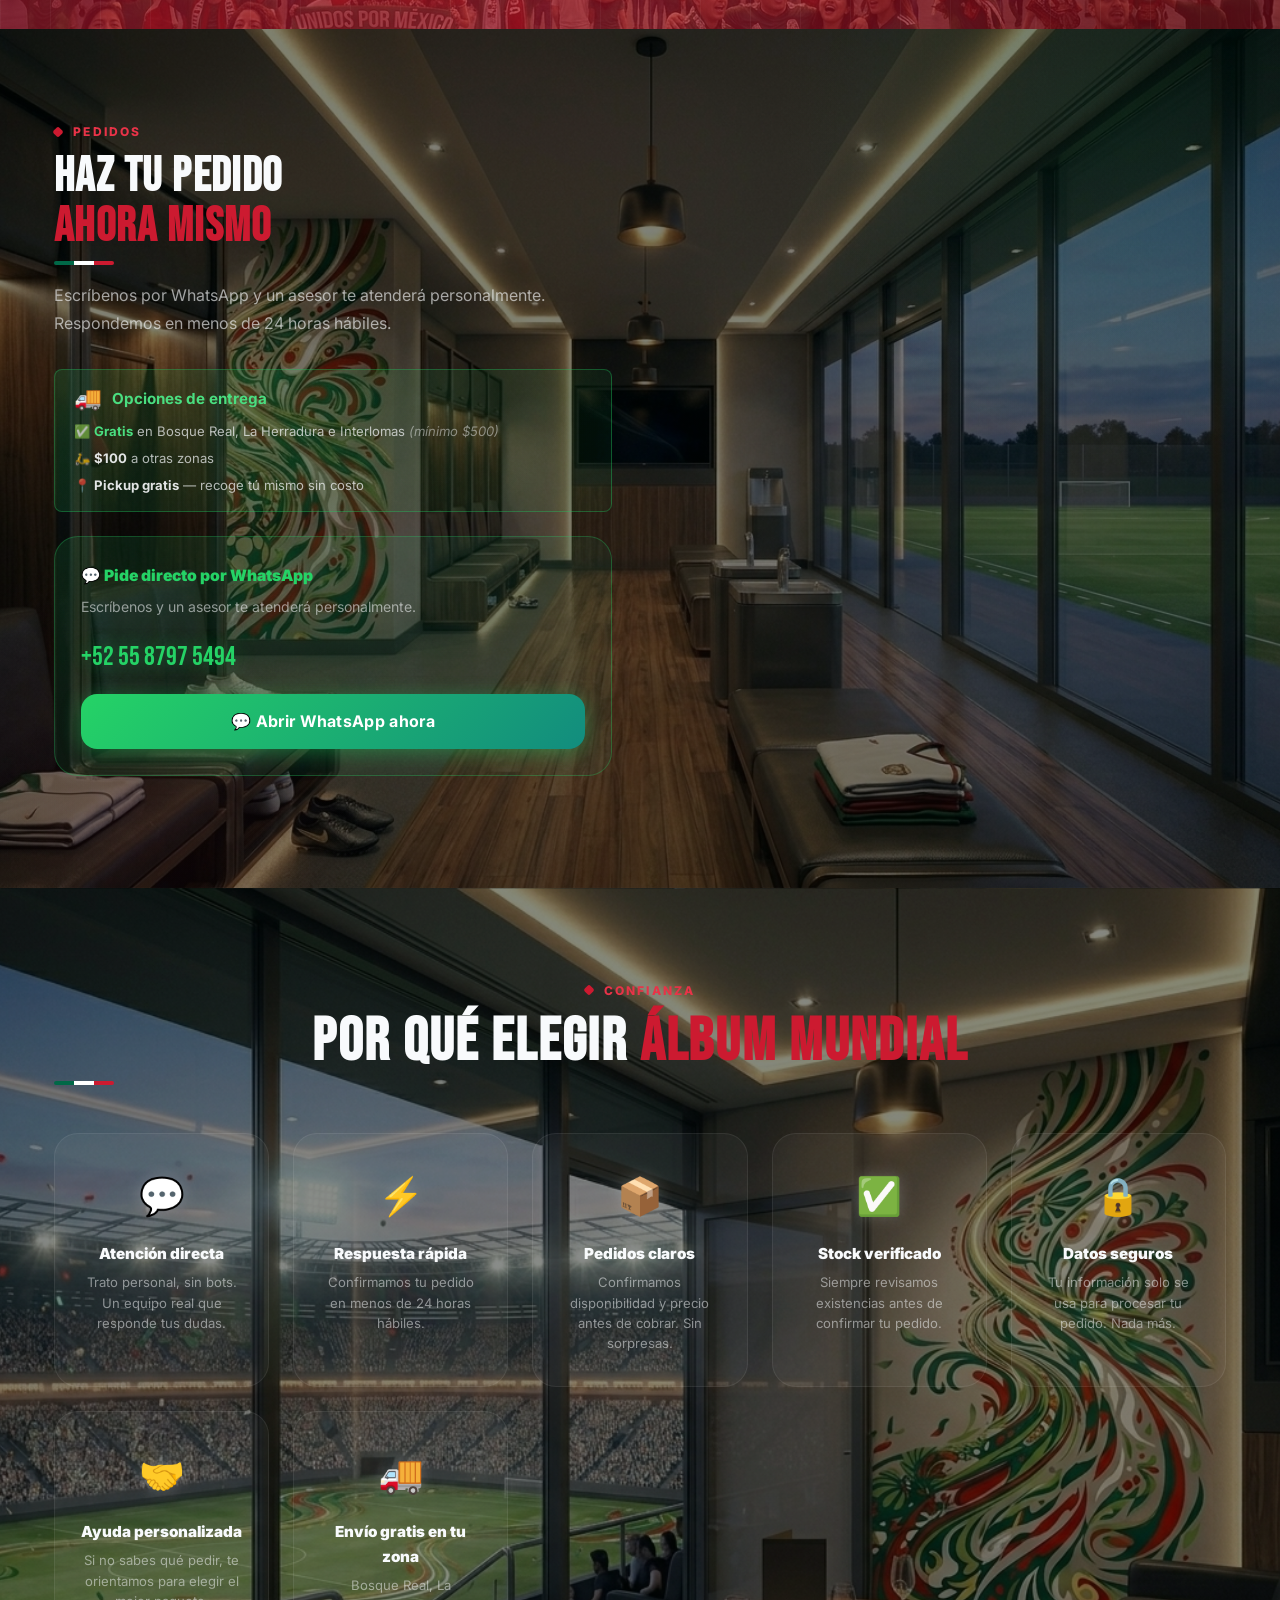
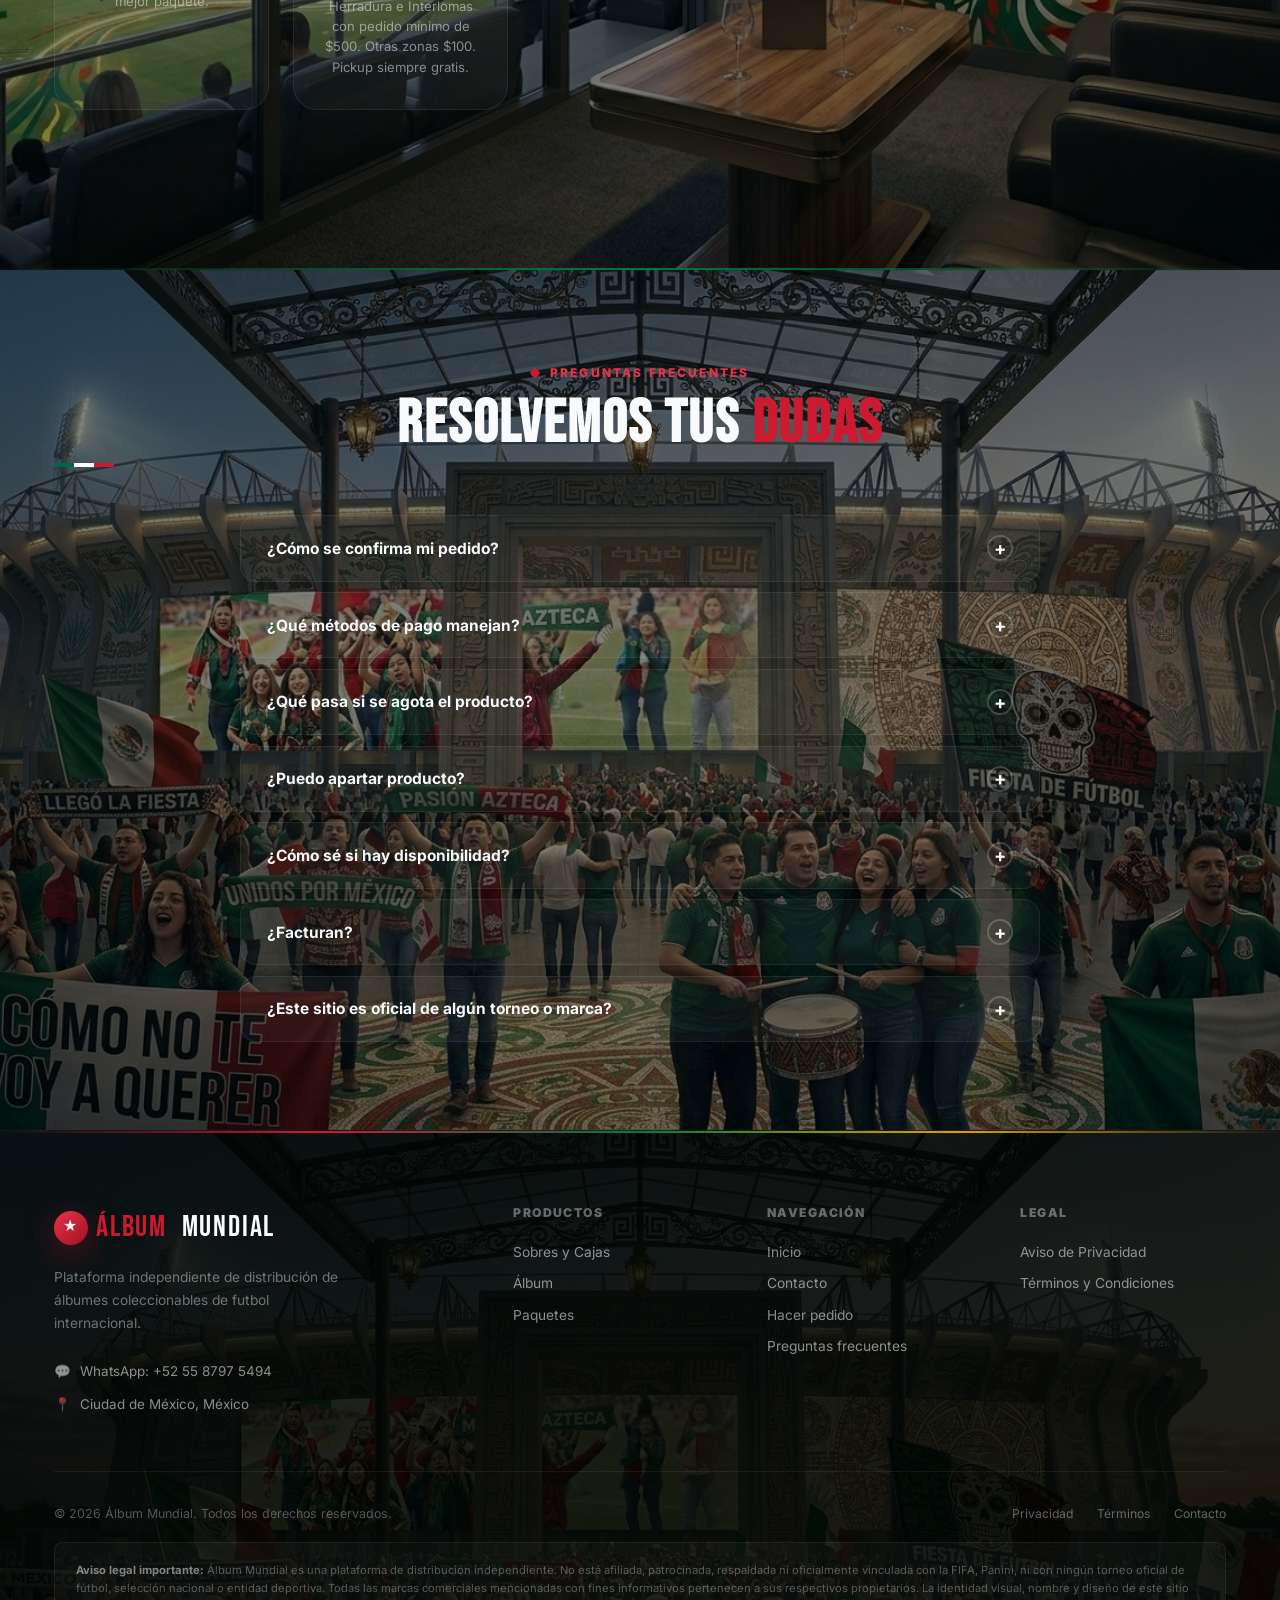
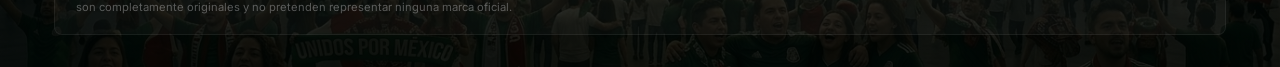
==== commit c0c3b8fd: "Rediseña badges tricolor, fix menú y auditoría general - Badges flotantes del hero ahora con z-index" ====
--- a/index.html
+++ b/index.html
@@ -155,9 +155,9 @@
           <img src="PRODUCTOS%20SIN%20FONDO/%C3%81LBUM%20PASTA%20DURA.png" alt="Álbum Panini Mundial 2026" class="hero-album-cover">
           <div class="card-glow"></div>
         </div>
-        <div class="hero-floating-badge hfb-gold">✨ Edición<br>Especial</div>
+        <div class="hero-floating-badge hfb-gold">🟢 Edición<br>Especial</div>
         <div class="hero-floating-badge hfb-turq">⚽ Mundial<br>2026</div>
-        <div class="hero-floating-badge hfb-coral">🔥 Stock<br>Limitado</div>
+        <div class="hero-floating-badge hfb-coral">🔴 Stock<br>Limitado</div>
       </div>
     </div>
   </div>
@@ -193,7 +193,7 @@
         </ul>
         <div class="product-price-area">
           <div class="product-price">
-            <span class="currency">$</span><span data-price="albumSuave">99</span>
+            <span class="currency">$</span><span data-price="albumSuave">90</span>
             <span class="unit">MXN</span>
           </div>
           <p class="product-note">Álbum vacío · sin sobres</p>
@@ -230,7 +230,7 @@
         </ul>
         <div class="product-price-area">
           <div class="product-price">
-            <span class="currency">$</span><span data-price="albumDura">349</span>
+            <span class="currency">$</span><span data-price="albumDura">330</span>
             <span class="unit">MXN</span>
           </div>
           <p class="product-note">Álbum vacío · sin sobres</p>
@@ -552,7 +552,7 @@
     </div>
     <div class="footer-bottom">
       <div class="footer-bottom-row">
-        <p class="footer-copy">© 2025 Álbum Mundial. Todos los derechos reservados.</p>
+        <p class="footer-copy">© 2026 Álbum Mundial. Todos los derechos reservados.</p>
         <nav class="footer-legal-links" aria-label="Links legales">
           <a href="privacidad.html">Privacidad</a>
           <a href="terminos.html">Términos</a>
--- a/css/styles.css
+++ b/css/styles.css
@@ -36,6 +36,7 @@
   --section-py:   5.5rem;
   --radius:       1rem;
   --radius-sm:    0.5rem;
+  --radius-lg:    1.25rem;
   --radius-xl:    1.5rem;
   --radius-2xl:   2rem;
 
@@ -331,6 +332,8 @@
   cursor:pointer;
   flex-direction:column; gap:5px;
   padding:4px;
+  position:relative;
+  z-index:1001;
 }
 .nav-toggle span { display:block; width:26px; height:2px; background:var(--white); border-radius:2px; transition:var(--transition); }
 .nav-toggle.open span:nth-child(1) { transform:translateY(7px) rotate(45deg); }
@@ -607,29 +610,42 @@
 .hero-floating-badge {
   position:absolute;
   border-radius:var(--radius);
-  padding:.65rem 1rem;
-  font-size:.73rem; font-weight:900;
+  padding:.75rem 1.1rem;
+  font-size:.78rem; font-weight:900;
   text-align:center; line-height:1.3;
   box-shadow:var(--shadow-md);
-}
+  z-index:10;
+  letter-spacing:.03em;
+  text-transform:uppercase;
+  backdrop-filter:blur(6px);
+  -webkit-backdrop-filter:blur(6px);
+}
+/* Verde México — Edición Especial */
 .hfb-gold {
-  background:linear-gradient(135deg,var(--gold-light),var(--gold));
+  background:linear-gradient(135deg,#00C563,#007A40);
+  color:#fff;
+  border:2px solid rgba(0,255,120,.35);
+  box-shadow:0 0 20px rgba(0,197,99,.5), var(--shadow-md);
+  top:-18px; right:-20px;
+  animation:floatBadge 4s ease-in-out infinite .5s;
+}
+/* Blanco — Mundial 2026 */
+.hfb-turq {
+  background:linear-gradient(135deg,rgba(255,255,255,.95),rgba(230,238,248,.9));
   color:var(--night);
-  top:-14px; right:-14px;
-  animation:floatBadge 4s ease-in-out infinite .5s;
-}
-.hfb-turq {
-  background:linear-gradient(135deg,var(--turq-light),var(--turq-dark));
+  border:2px solid rgba(255,255,255,.6);
+  box-shadow:0 0 20px rgba(255,255,255,.3), var(--shadow-md);
+  bottom:24px; left:-28px;
+  animation:floatBadge 5s ease-in-out infinite 1s;
+}
+/* Rojo México — Stock Limitado */
+.hfb-coral {
+  background:linear-gradient(135deg,#FF2B45,#CC1A30);
   color:#fff;
-  bottom:24px; left:-24px;
-  animation:floatBadge 5s ease-in-out infinite 1s;
-}
-.hfb-coral {
-  background:linear-gradient(135deg,var(--coral-light),var(--coral-dark));
-  color:#fff;
-  top:40%; right:-30px;
+  border:2px solid rgba(255,60,80,.4);
+  box-shadow:0 0 20px rgba(204,26,48,.55), var(--shadow-md);
+  top:38%; right:-32px;
   animation:floatBadge 4.5s ease-in-out infinite 0s;
-  font-size:.65rem;
 }
 
 /* Orb detrás del visual */
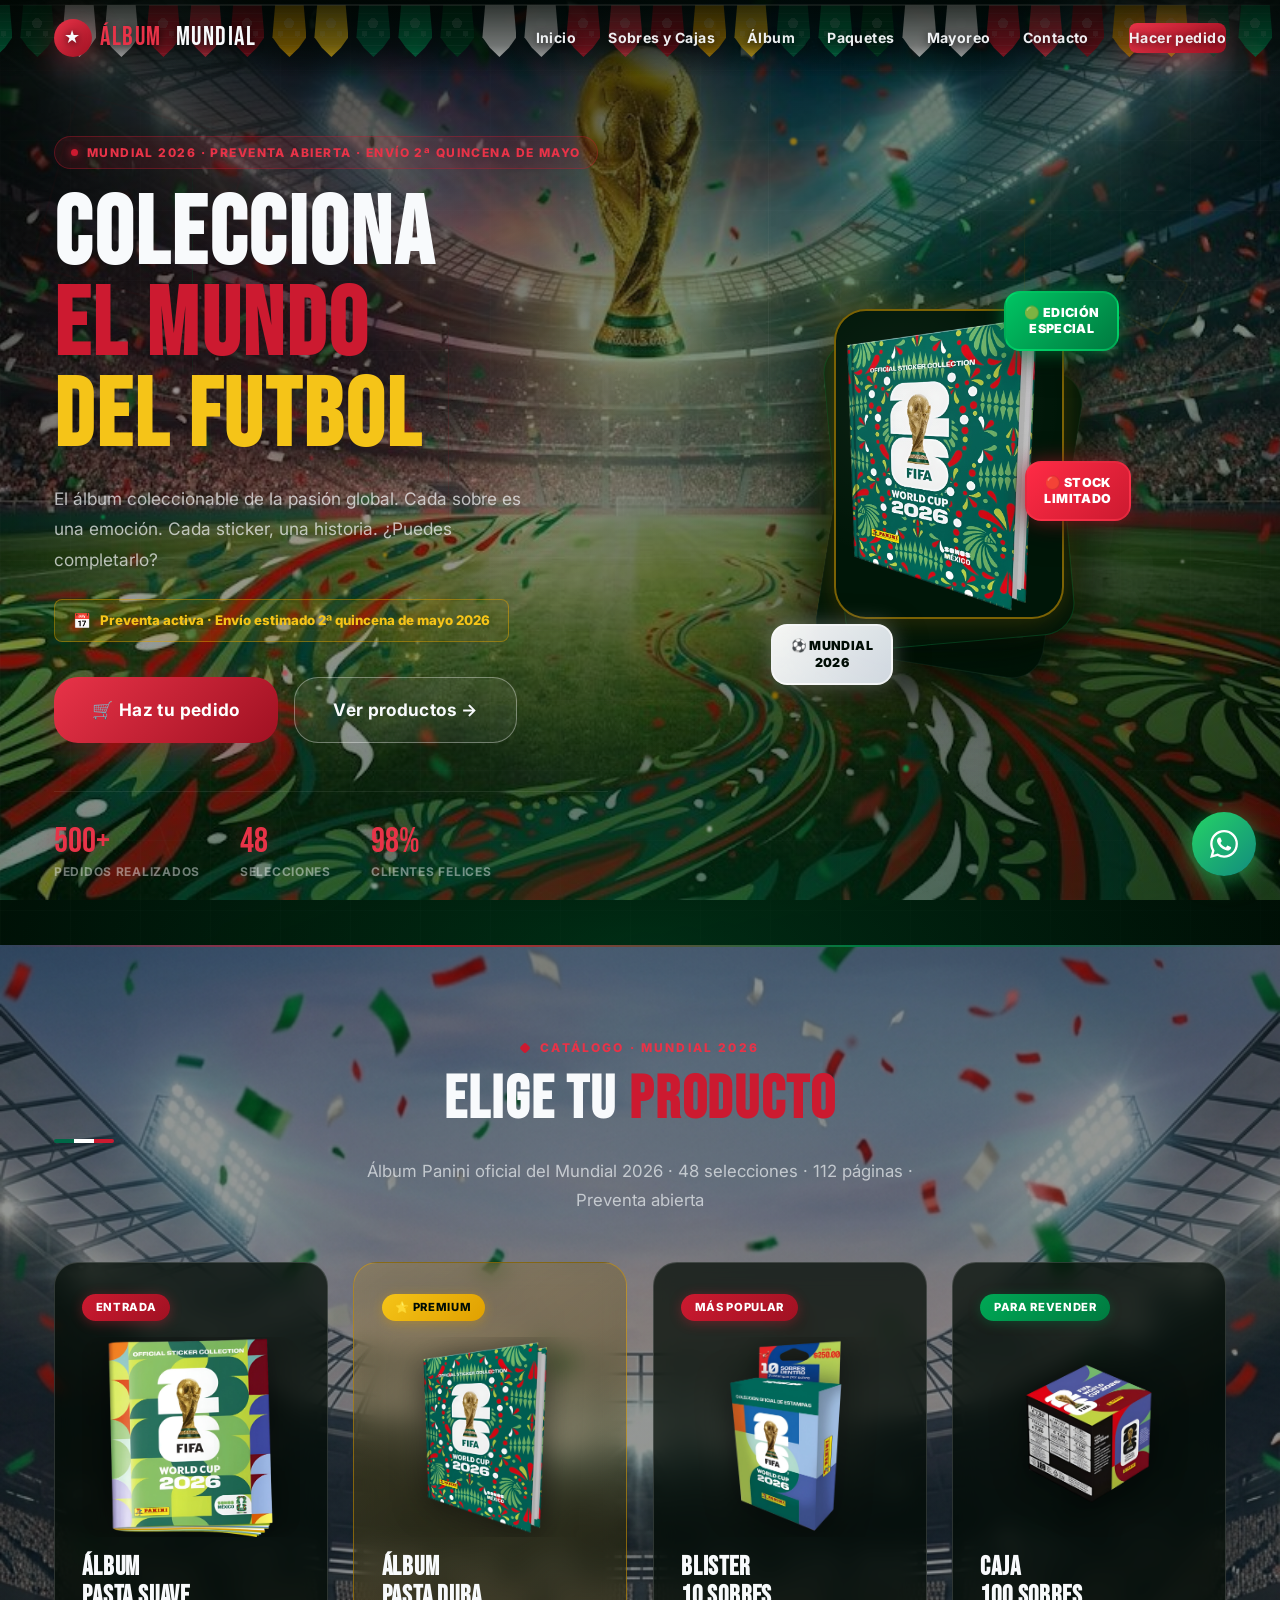
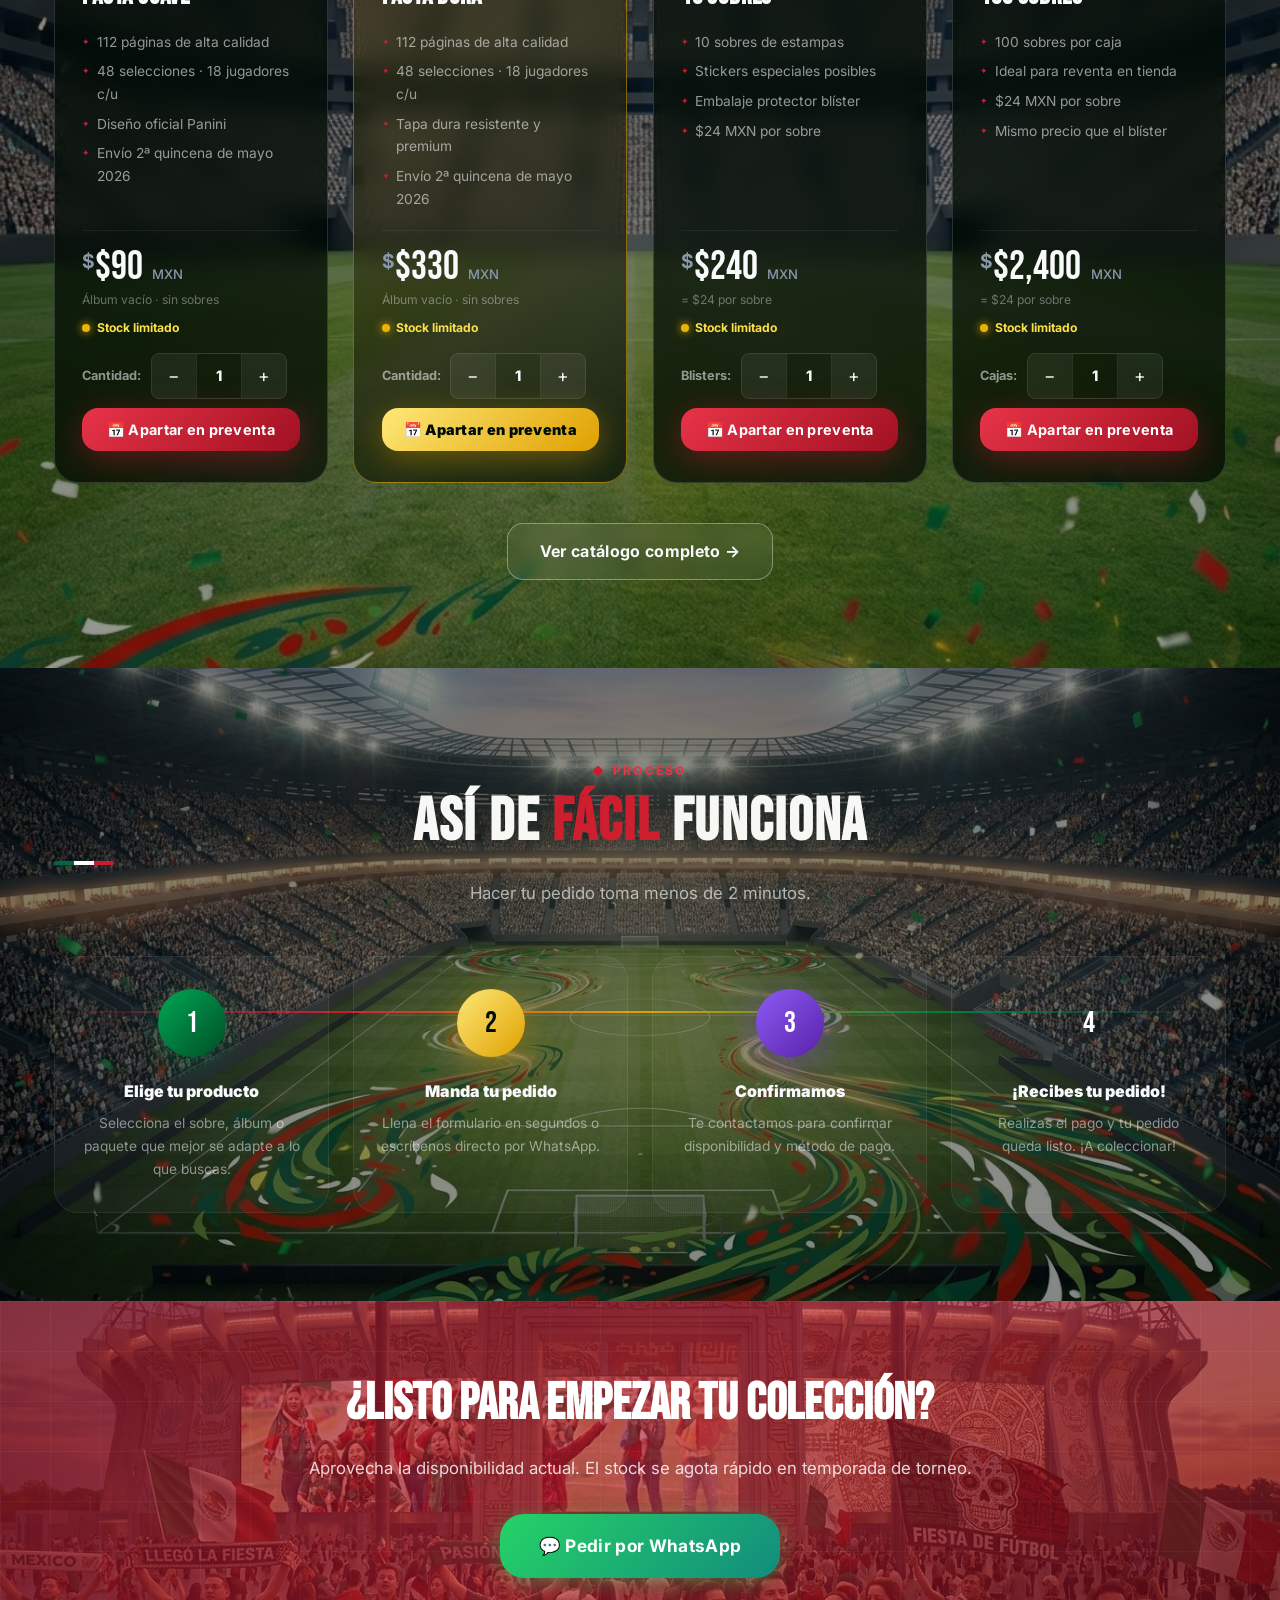
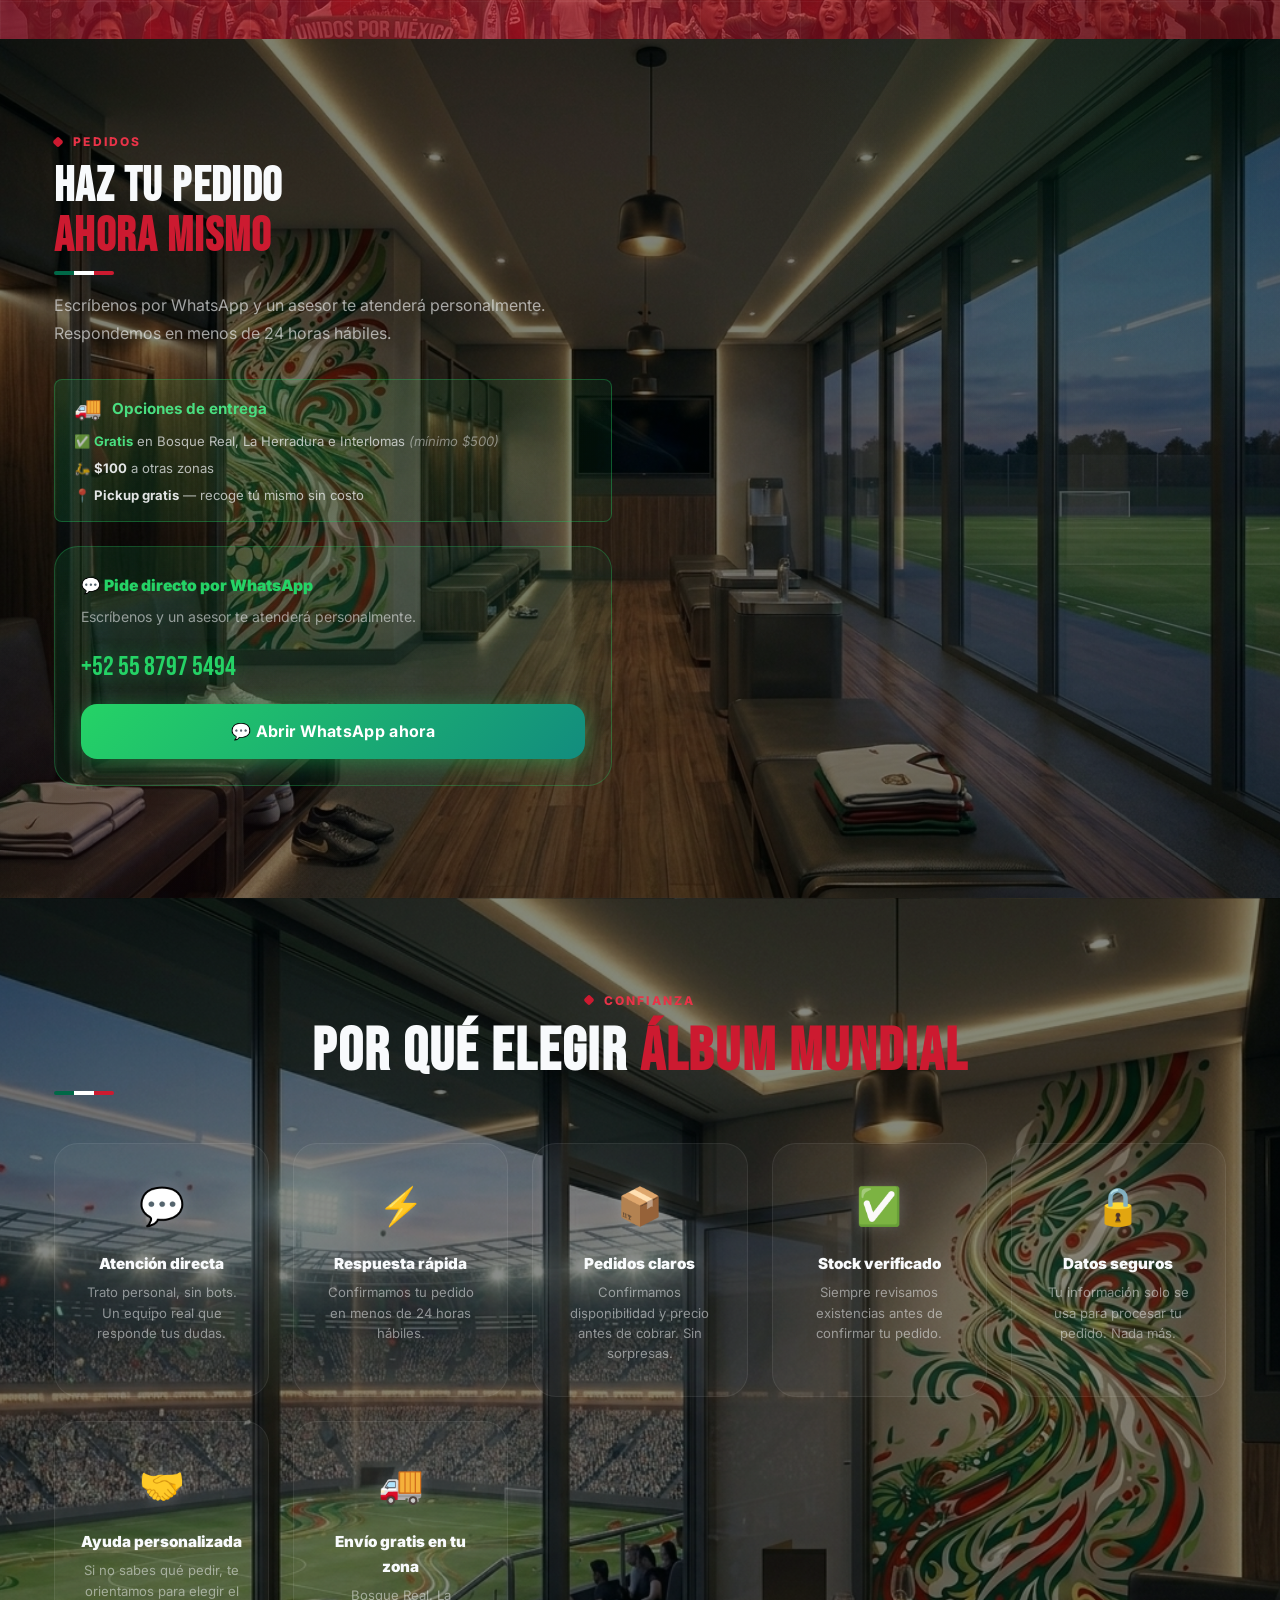
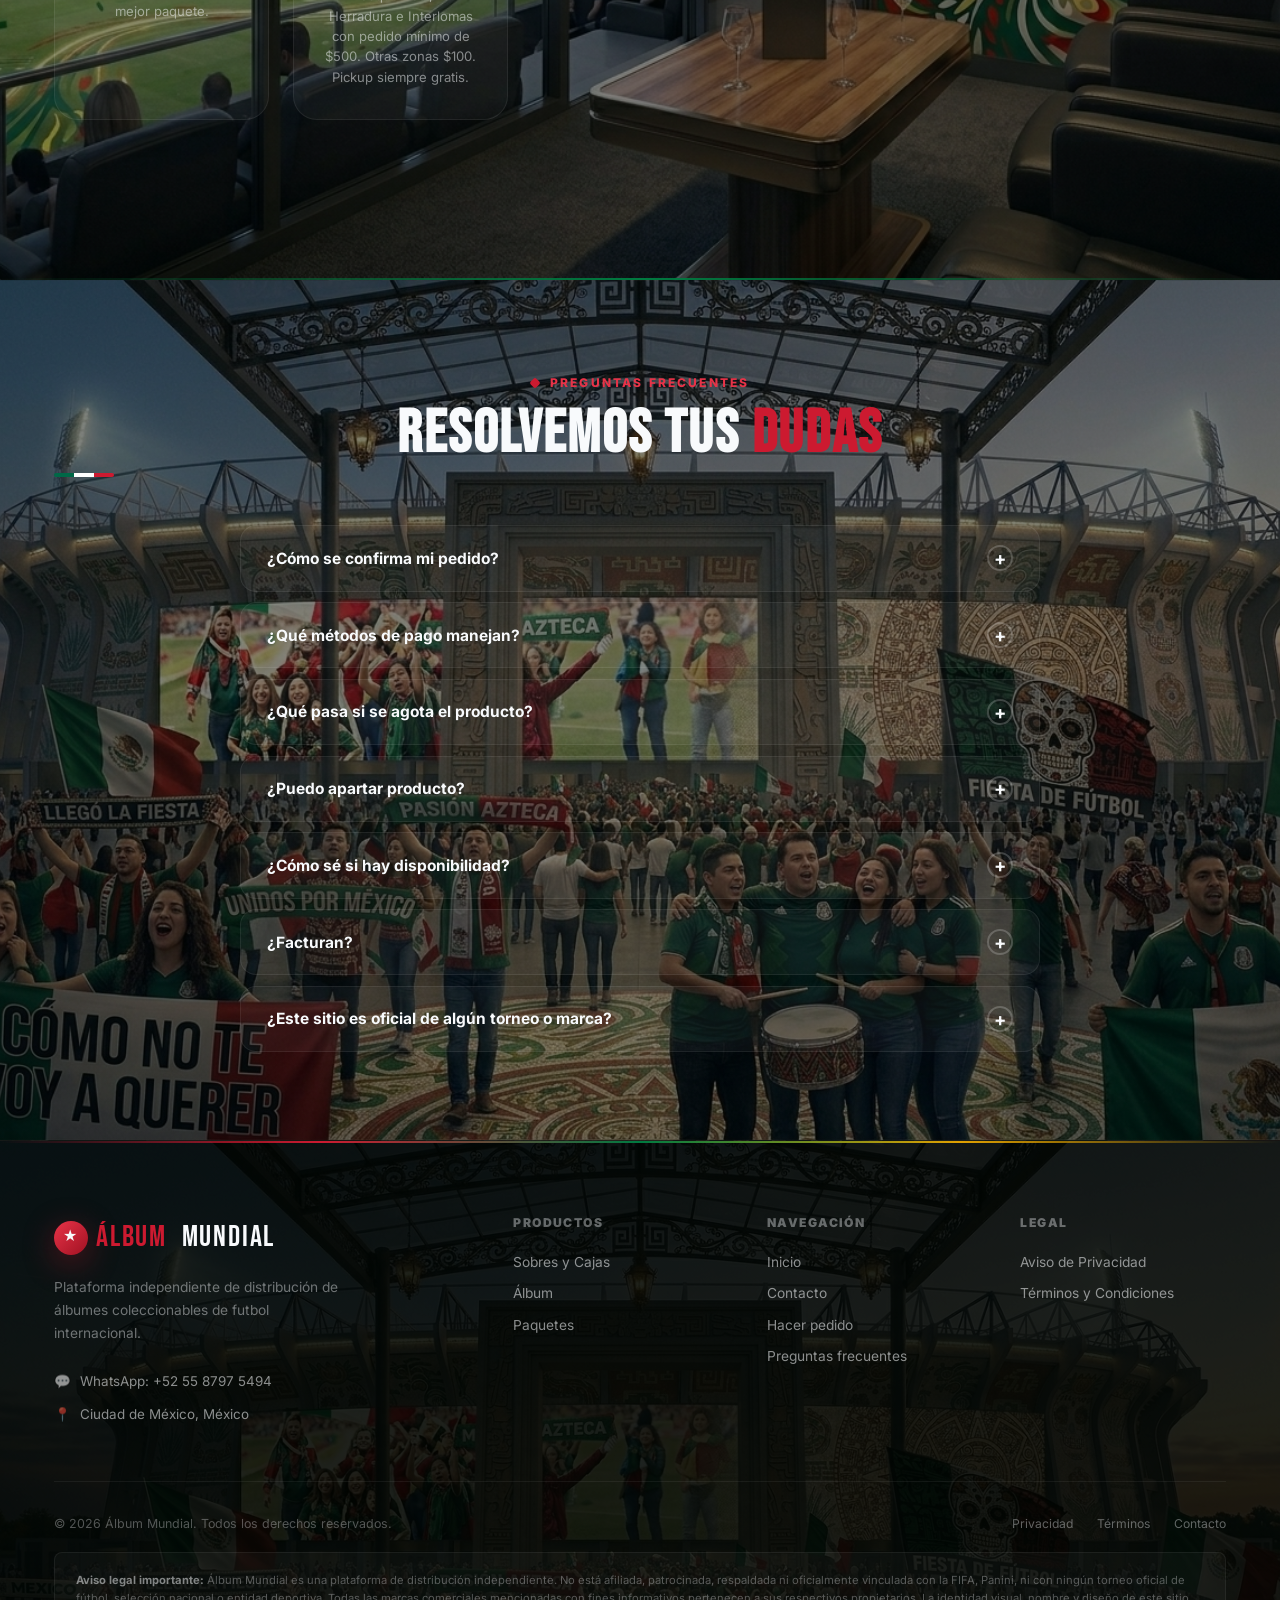
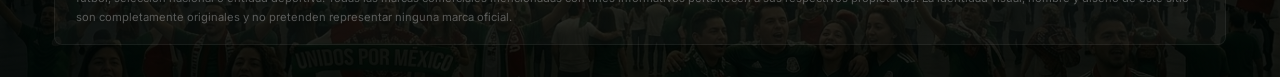
==== commit eebc0e89: "Auditoría completa: fixes críticos JS, CSS responsive, nav y meta OG - JS: aria-expanded en hamburgu" ====
--- a/index.html
+++ b/index.html
@@ -9,6 +9,10 @@
   <meta property="og:title" content="Álbum Mundial — Álbum Coleccionable de Futbol Internacional" />
   <meta property="og:description" content="Consigue tu álbum y sobres coleccionables del torneo más emocionante del futbol mundial." />
   <meta property="og:type" content="website" />
+  <meta property="og:url" content="https://albumundial.com/index.html" />
+  <meta property="og:image" content="https://albumundial.com/PRODUCTOS%20SIN%20FONDO/%C3%81LBUM%20PASTA%20DURA.png" />
+  <meta property="og:image:width" content="1200" />
+  <meta property="og:image:height" content="630" />
   <link rel="icon" href="data:image/svg+xml,<svg xmlns='http://www.w3.org/2000/svg' viewBox='0 0 100 100'><text y='.9em' font-size='90'>⚽</text></svg>">
   <link rel="preconnect" href="https://fonts.googleapis.com">
   <link rel="preconnect" href="https://fonts.gstatic.com" crossorigin>
@@ -37,6 +41,7 @@
       <li><a href="productos.html#sobres">Sobres y Cajas</a></li>
       <li><a href="productos.html#album">Álbum</a></li>
       <li><a href="productos.html#paquetes">Paquetes</a></li>
+      <li><a href="mayoreo.html">Mayoreo</a></li>
       <li><a href="contacto.html">Contacto</a></li>
       <li class="nav-cta">
         <a href="#pedido" class="btn btn-primary btn-sm">Hacer pedido</a>
--- a/css/styles.css
+++ b/css/styles.css
@@ -345,19 +345,21 @@
   .nav-links {
     position:fixed;
     top:0; left:0; right:0; bottom:0;
-    flex-direction:column; justify-content:center;
+    flex-direction:column; justify-content:flex-start;
     background:rgba(0,10,3,.97);
     backdrop-filter:blur(20px);
     -webkit-backdrop-filter:blur(20px);
-    backdrop-filter:blur(24px);
-    gap:2rem;
+    gap:1.4rem;
     transform:translateX(100%);
     transition:transform .4s ease;
     z-index:999;
-    padding:2rem;
+    padding:5.5rem 2rem 2.5rem;
+    overflow-y:auto;
+    -webkit-overflow-scrolling:touch;
   }
   .nav-links.open  { transform:translateX(0); }
-  .nav-links a     { font-size:1.4rem; }
+  .nav-links a     { font-size:1.35rem; }
+  .nav-cta { margin-top:.6rem; }
   .nav-cta .btn    { width:100%; justify-content:center; font-size:1.1rem; padding:1rem 2rem; }
 }
 
@@ -789,12 +791,12 @@
 .qty-controls { display:flex; align-items:center; border:1px solid rgba(255,255,255,.15); border-radius:var(--radius-sm); overflow:hidden; }
 .qty-btn {
   background:rgba(255,255,255,.06); border:none; color:var(--white);
-  width:34px; height:34px; font-size:1.1rem; cursor:pointer;
+  width:44px; height:44px; font-size:1.1rem; cursor:pointer;
   transition:background .2s; display:flex; align-items:center; justify-content:center;
 }
 .qty-btn:hover { background:rgba(255,255,255,.18); }
 .qty-input {
-  width:46px; height:34px; background:transparent; border:none;
+  width:46px; height:44px; background:transparent; border:none;
   border-left:1px solid rgba(255,255,255,.1); border-right:1px solid rgba(255,255,255,.1);
   color:var(--white); text-align:center; font-size:.9rem; font-weight:800; outline:none;
 }
@@ -1204,12 +1206,24 @@
 .breadcrumb a:hover { color:var(--coral); }
 
 /* ─── LEGAL PAGES ────────────────────────────────────────── */
-.legal-content { max-width:820px; margin:0 auto; padding:4.5rem 1.5rem; }
+.legal-content {
+  max-width:820px; margin:0 auto; padding:4.5rem 2rem;
+  background:rgba(0,8,2,.92);
+  border-radius:var(--radius-2xl);
+  margin-top:2.5rem; margin-bottom:3rem;
+  border:1px solid rgba(255,255,255,.07);
+  box-shadow:0 20px 60px rgba(0,0,0,.5);
+  position:relative; z-index:1;
+}
+@media (max-width:600px) { .legal-content { padding:2.5rem 1.25rem; border-radius:var(--radius-xl); } }
 .legal-content h2 { font-family:var(--font-display); font-size:1.9rem; color:var(--coral-light); margin-top:2.8rem; margin-bottom:.9rem; }
 .legal-content h3 { font-size:1.08rem; font-weight:900; margin-top:1.8rem; margin-bottom:.5rem; color:var(--white); }
-.legal-content p  { font-size:.91rem; color:rgba(248,250,252,.62); line-height:1.85; margin-bottom:1rem; }
+.legal-content p  { font-size:.93rem; color:rgba(248,250,252,.82); line-height:1.85; margin-bottom:1rem; }
 .legal-content ul { margin:.5rem 0 1rem 1.5rem; list-style:disc; }
-.legal-content ul li { font-size:.91rem; color:rgba(248,250,252,.62); line-height:1.8; margin-bottom:.3rem; }
+.legal-content ul li { font-size:.93rem; color:rgba(248,250,252,.82); line-height:1.8; margin-bottom:.3rem; }
+.legal-content strong { color:var(--white); }
+.legal-content a { color:var(--turq-light); text-decoration:underline; }
+.legal-content a:hover { color:var(--white); }
 .legal-date {
   display:inline-block;
   background:rgba(255,255,255,.05); border:1px solid rgba(255,255,255,.08);
@@ -1387,3 +1401,150 @@
   .cta-actions{flex-direction:column}
   .cta-actions .btn{width:100%}
 }
+
+/* background-attachment:fixed falla en móvil Safari/Chrome */
+@media (max-width:900px) {
+  body { background-attachment: scroll; }
+}
+
+/* ─── LANDSCAPE MOBILE ───────────────────────────────────── */
+@media (max-width:900px) and (orientation:landscape) {
+  .hero {
+    min-height: auto;
+    padding-top: 56px;
+    padding-bottom: 1rem;
+  }
+  .hero .container {
+    grid-template-columns: 1fr 1fr;
+    text-align: left;
+    padding-top: 1.5rem;
+    padding-bottom: 1.5rem;
+    gap: 2rem;
+  }
+  .hero-visual { order: 0; }
+  .hero-sub { margin-left: 0; margin-right: 0; max-width: 100%; font-size: .88rem; }
+  .hero-urgency { margin-left: 0; }
+  .hero-actions { justify-content: flex-start; }
+  .hero-stats { justify-content: flex-start; margin-top: 1rem; padding-top: .8rem; gap: 1.5rem; }
+  .hero-card-stack { width: 160px; height: 210px; }
+  .hero-card { width: 125px; height: 168px; }
+  .hero-orb { width: 160px; height: 160px; }
+  .hero-title { font-size: clamp(2rem, 6vw, 3rem); }
+  .hfb-gold  { top: -10px; right: -10px; font-size: .6rem; padding: .35rem .5rem; }
+  .hfb-turq  { bottom: 6px; left: -10px; font-size: .6rem; padding: .35rem .5rem; }
+  .hfb-coral { top: 30%; right: -10px; font-size: .6rem; padding: .35rem .5rem; }
+  .nav-links {
+    padding-top: 3.5rem;
+    gap: 0.8rem;
+  }
+  .nav-links a { font-size: 1.1rem; }
+}
+
+/* ─── FOOTER TAGLINE en columna única ───────────────────── */
+@media (max-width:600px) {
+  .footer-tagline { max-width: 100%; }
+}
+
+/* ─── TABLA comparativa min-width ───────────────────────── */
+.compare-table { min-width: 520px; }
+
+/* ─── MODAL en móvil pequeño ────────────────────────────── */
+@media (max-width:480px) {
+  .modal-img-col { min-height: 160px; padding: 1rem; }
+  .modal-img { max-height: 180px; }
+  .modal-name { font-size: 1.8rem; }
+}
+
+/* ─── PRODUCT MODAL ─────────────────────────────────────── */
+.product-modal {
+  position:fixed; inset:0; z-index:3000;
+  display:flex; align-items:center; justify-content:center;
+  padding:1rem;
+  opacity:0; pointer-events:none;
+  transition:opacity .3s ease;
+}
+.product-modal.open { opacity:1; pointer-events:all; }
+.modal-overlay {
+  position:absolute; inset:0;
+  background:rgba(0,0,0,.88);
+  backdrop-filter:blur(10px);
+  -webkit-backdrop-filter:blur(10px);
+}
+.modal-content {
+  position:relative; z-index:1;
+  background:linear-gradient(145deg,var(--night-soft),var(--night-mid));
+  border:1px solid rgba(255,255,255,.1);
+  border-radius:var(--radius-2xl);
+  width:100%; max-width:800px; max-height:92vh;
+  overflow-y:auto; -webkit-overflow-scrolling:touch;
+  box-shadow:var(--shadow-lg),0 0 60px rgba(0,0,0,.5);
+  transform:scale(.93) translateY(24px);
+  transition:transform .35s cubic-bezier(.25,.46,.45,.94);
+}
+.product-modal.open .modal-content { transform:scale(1) translateY(0); }
+.modal-close-row {
+  display:flex; justify-content:flex-end;
+  position:sticky; top:0; z-index:2;
+  padding:.8rem .8rem 0;
+  background:linear-gradient(180deg,var(--night-soft) 60%,transparent 100%);
+}
+.modal-close {
+  background:rgba(255,255,255,.1); border:1px solid rgba(255,255,255,.18);
+  border-radius:50%; width:44px; height:44px;
+  color:var(--white); font-size:1rem; cursor:pointer;
+  display:flex; align-items:center; justify-content:center;
+  transition:background .2s; flex-shrink:0;
+}
+.modal-close:hover { background:rgba(255,255,255,.22); }
+.modal-body {
+  display:grid; grid-template-columns:1fr 1fr;
+  gap:2rem; padding:0 2.5rem 2.5rem;
+}
+@media (max-width:620px) {
+  .modal-body { grid-template-columns:1fr; padding:1.2rem 1.4rem 2rem; gap:1.2rem; }
+}
+.modal-img-col {
+  display:flex; align-items:center; justify-content:center;
+  background:rgba(255,255,255,.03);
+  border:1px solid rgba(255,255,255,.07);
+  border-radius:var(--radius-xl);
+  padding:2rem; min-height:240px;
+}
+.modal-img {
+  max-height:320px; width:auto; max-width:100%;
+  object-fit:contain;
+  filter:drop-shadow(0 8px 32px rgba(0,0,0,.6));
+  transition:transform .4s ease;
+}
+.modal-img:hover { transform:scale(1.04); }
+.modal-info-col { display:flex; flex-direction:column; gap:.9rem; }
+.modal-badge    { display:flex; gap:.4rem; flex-wrap:wrap; }
+.modal-name {
+  font-family:var(--font-display); font-size:2.3rem;
+  color:var(--white); line-height:1.05;
+}
+.modal-includes {
+  list-style:none; font-size:.88rem;
+  color:rgba(248,250,252,.65); line-height:1.75;
+}
+.modal-includes li { display:flex; align-items:flex-start; gap:.4rem; padding:.1rem 0; }
+.modal-includes li::before { content:'✦'; color:var(--coral); font-size:.55rem; margin-top:4px; flex-shrink:0; }
+.modal-price {
+  font-family:var(--font-display); font-size:2.6rem;
+  color:var(--white); line-height:1;
+}
+.modal-price-note { font-size:.76rem; color:rgba(248,250,252,.38); margin-top:.15rem; }
+.modal-stock-wrap { display:flex; align-items:center; gap:.4rem; font-size:.76rem; font-weight:700; }
+.modal-cta { margin-top:auto; padding-top:.5rem; }
+
+/* Cursor zoom en imágenes de tarjeta */
+.product-img { cursor:pointer; position:relative; }
+.product-img::after {
+  content:'🔍';
+  position:absolute; bottom:.5rem; right:.5rem;
+  font-size:1.1rem; opacity:0;
+  transition:opacity .25s ease;
+  pointer-events:none;
+  filter:drop-shadow(0 1px 4px rgba(0,0,0,.8));
+}
+.product-img:hover::after { opacity:.85; }
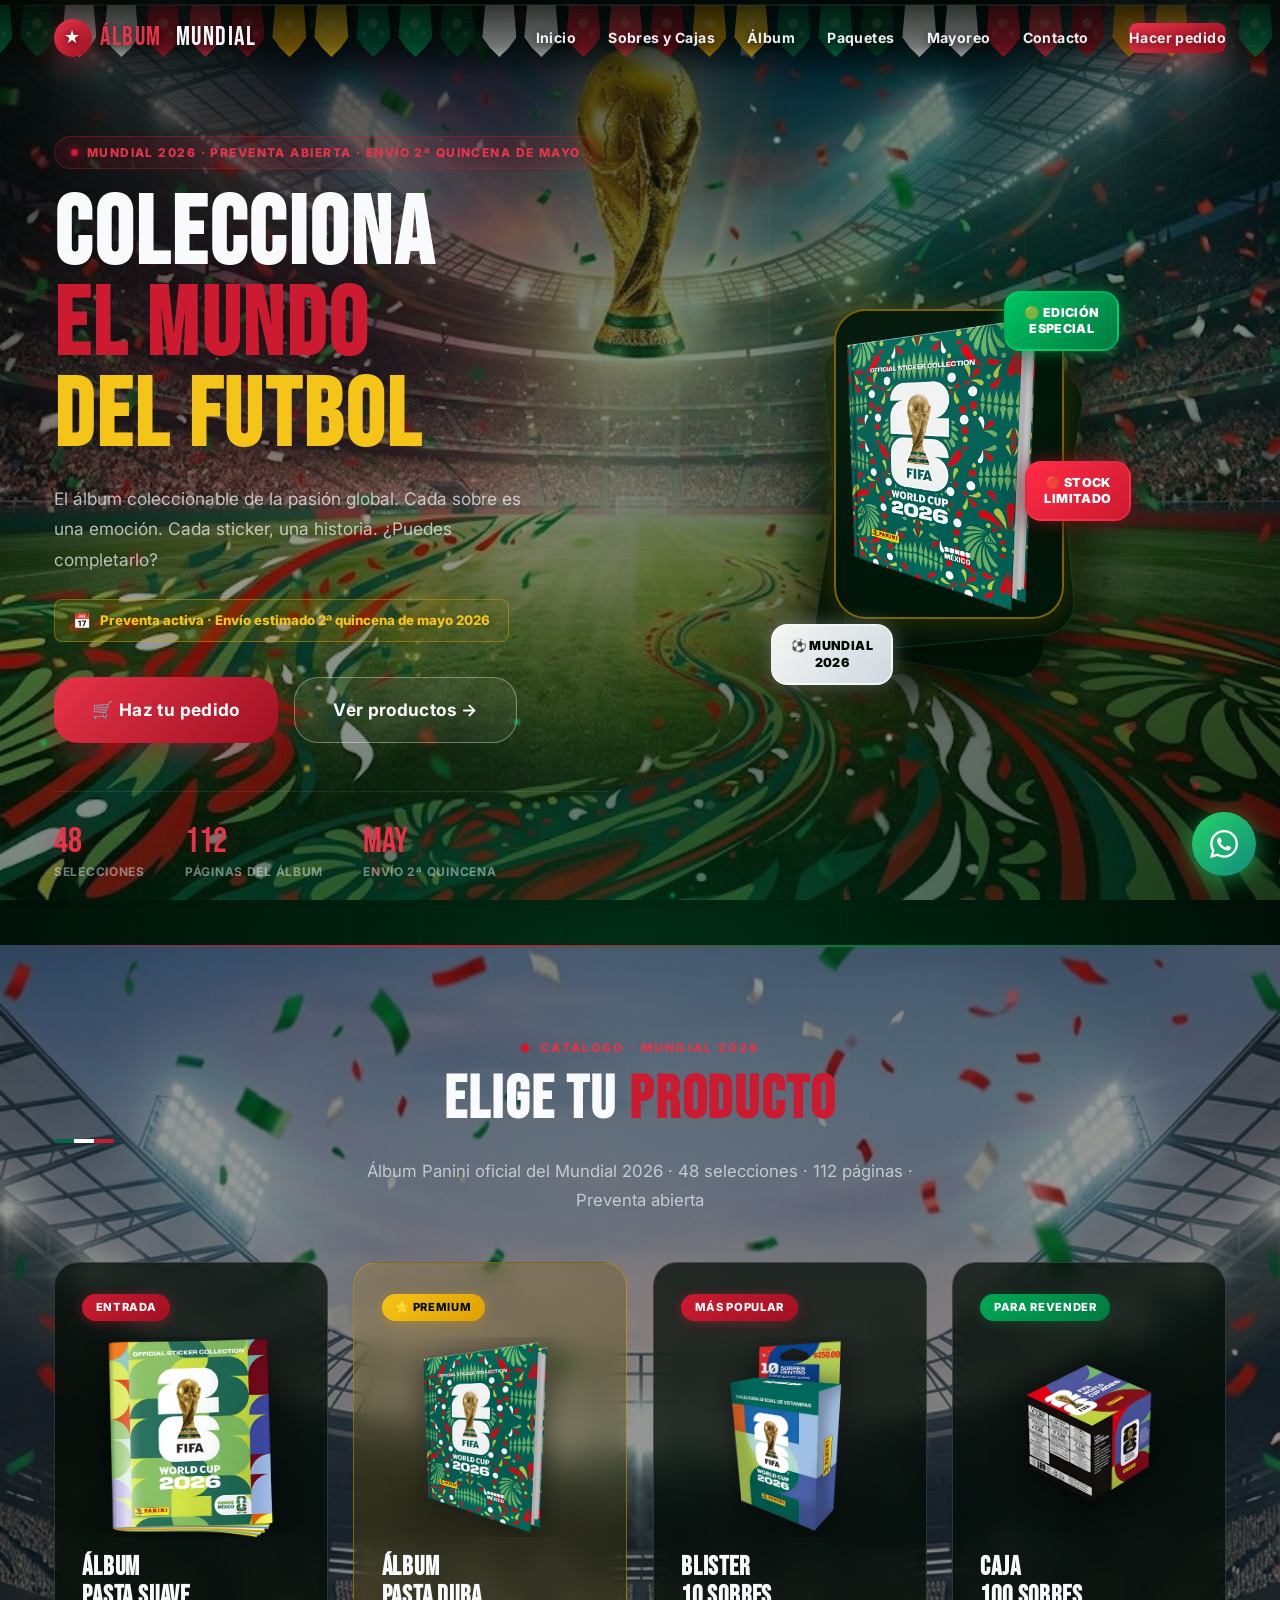
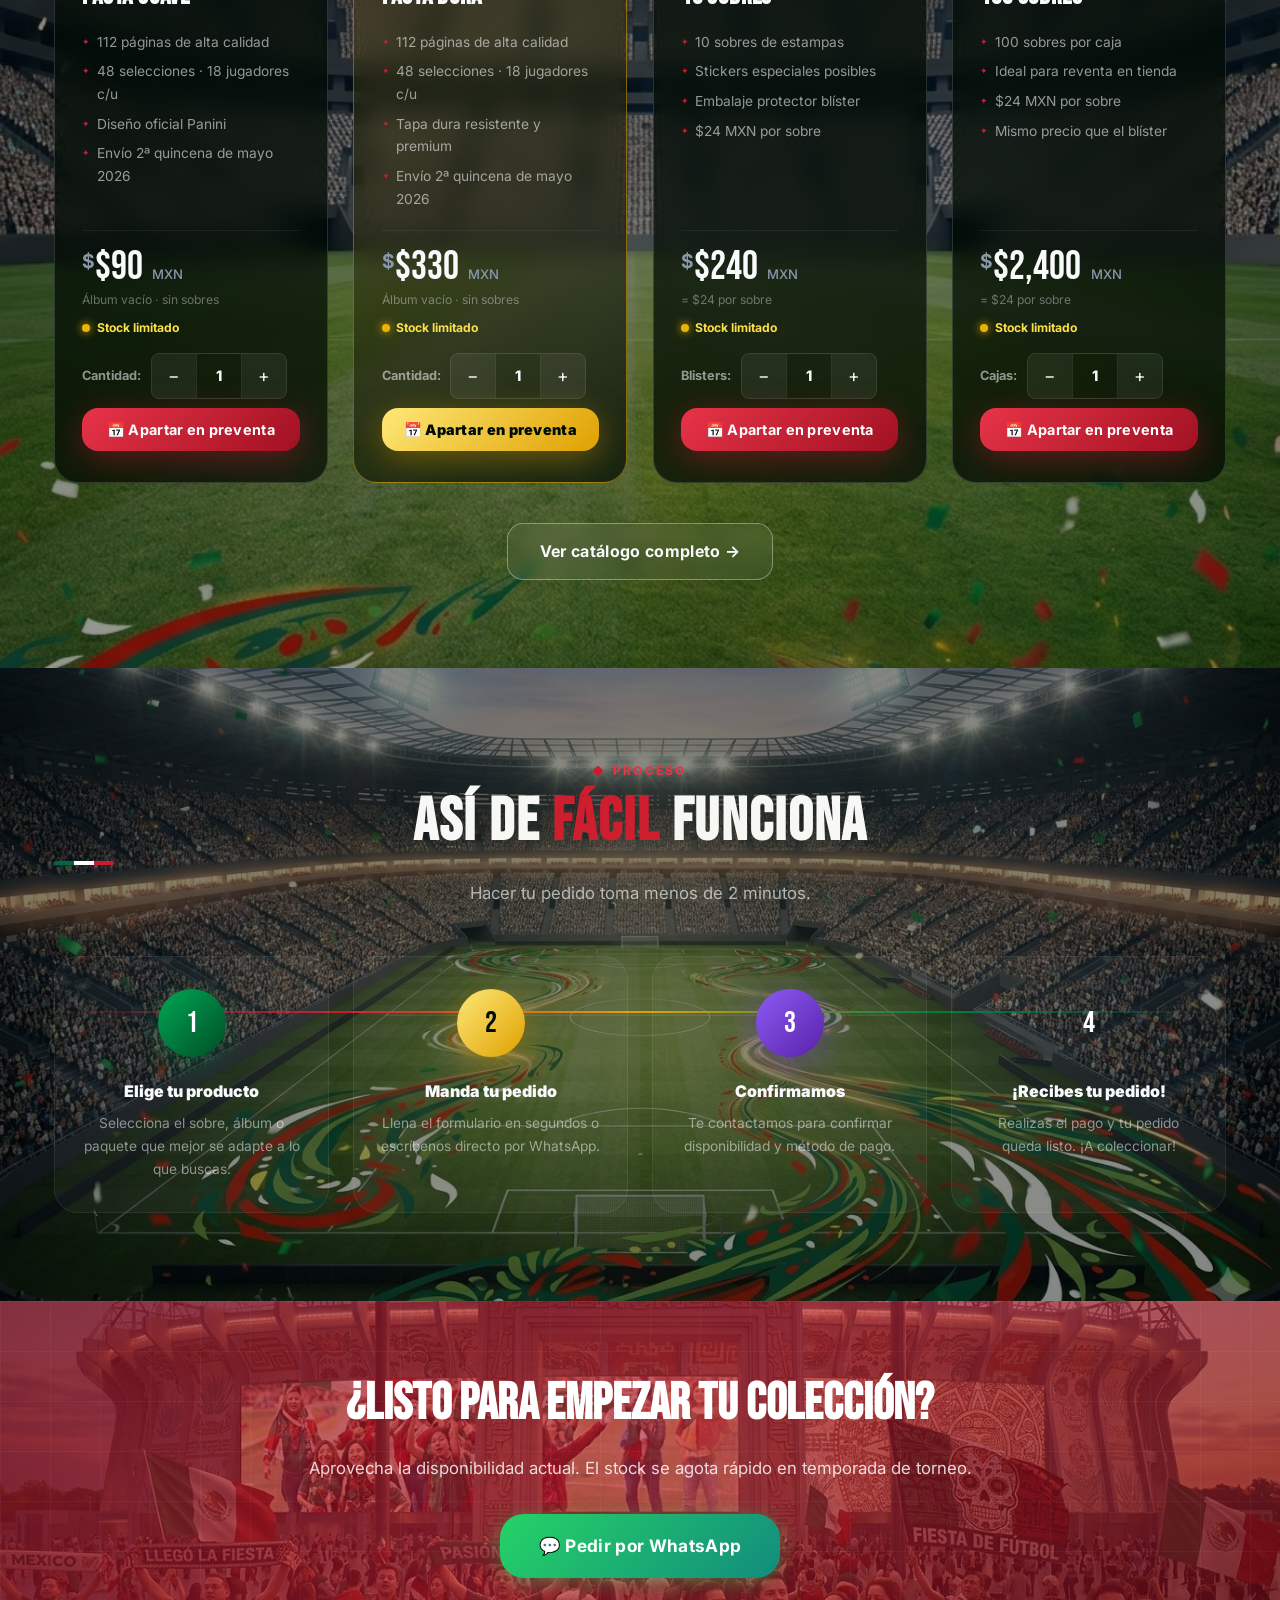
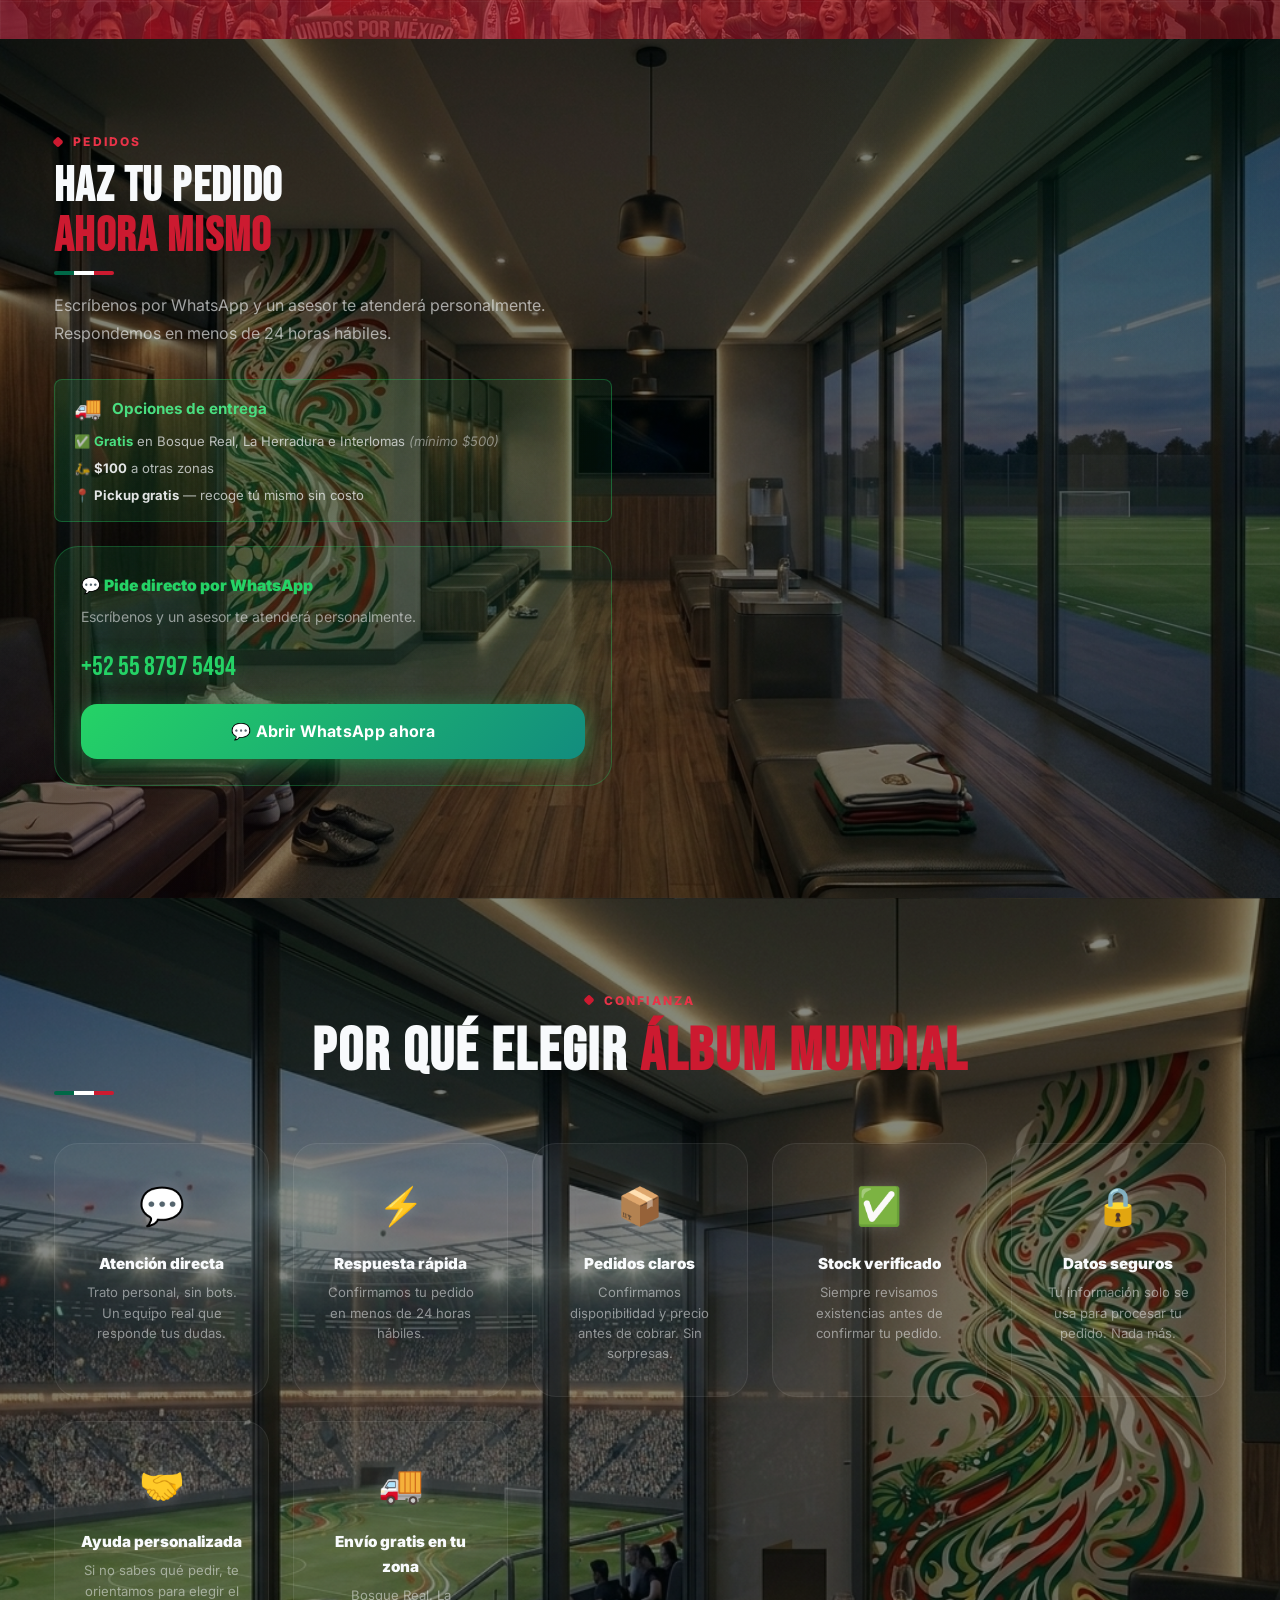
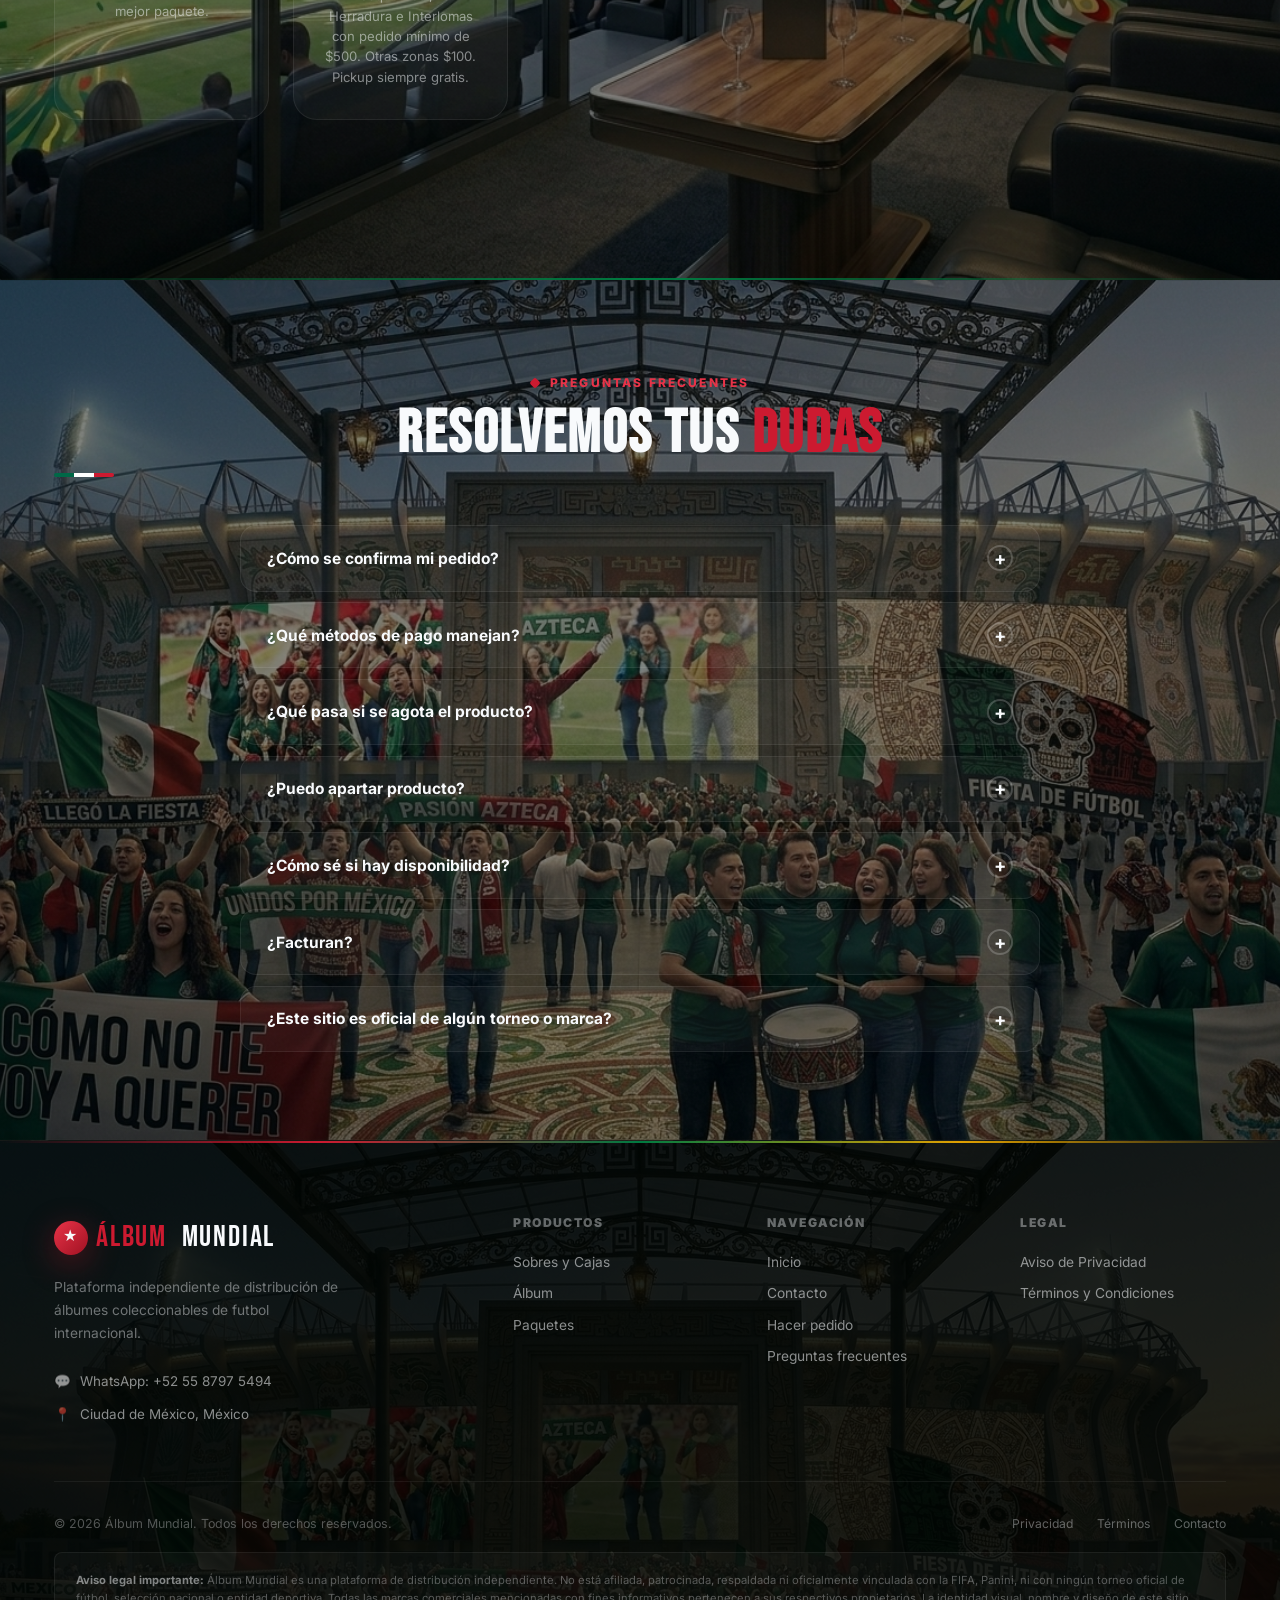
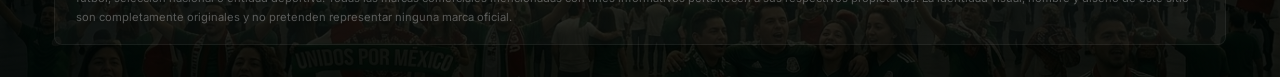
==== commit e49d6e12: "Elimina stats falsos — clientes felices, pedidos entregados, satisfacción Reemplaza contadores inven" ====
--- a/index.html
+++ b/index.html
@@ -127,16 +127,16 @@
 
       <div class="hero-stats" aria-label="Estadísticas">
         <div class="stat-item">
-          <div class="stat-num" data-counter="500" data-suffix="+">500+</div>
-          <div class="stat-label">Pedidos realizados</div>
+          <div class="stat-num">48</div>
+          <div class="stat-label">Selecciones</div>
         </div>
         <div class="stat-item">
-          <div class="stat-num" data-counter="48" data-suffix="">48</div>
-          <div class="stat-label">Selecciones</div>
+          <div class="stat-num">112</div>
+          <div class="stat-label">Páginas del álbum</div>
         </div>
         <div class="stat-item">
-          <div class="stat-num" data-counter="98" data-suffix="%">98%</div>
-          <div class="stat-label">Clientes felices</div>
+          <div class="stat-num">May</div>
+          <div class="stat-label">Envío 2ª quincena</div>
         </div>
       </div>
     </div>
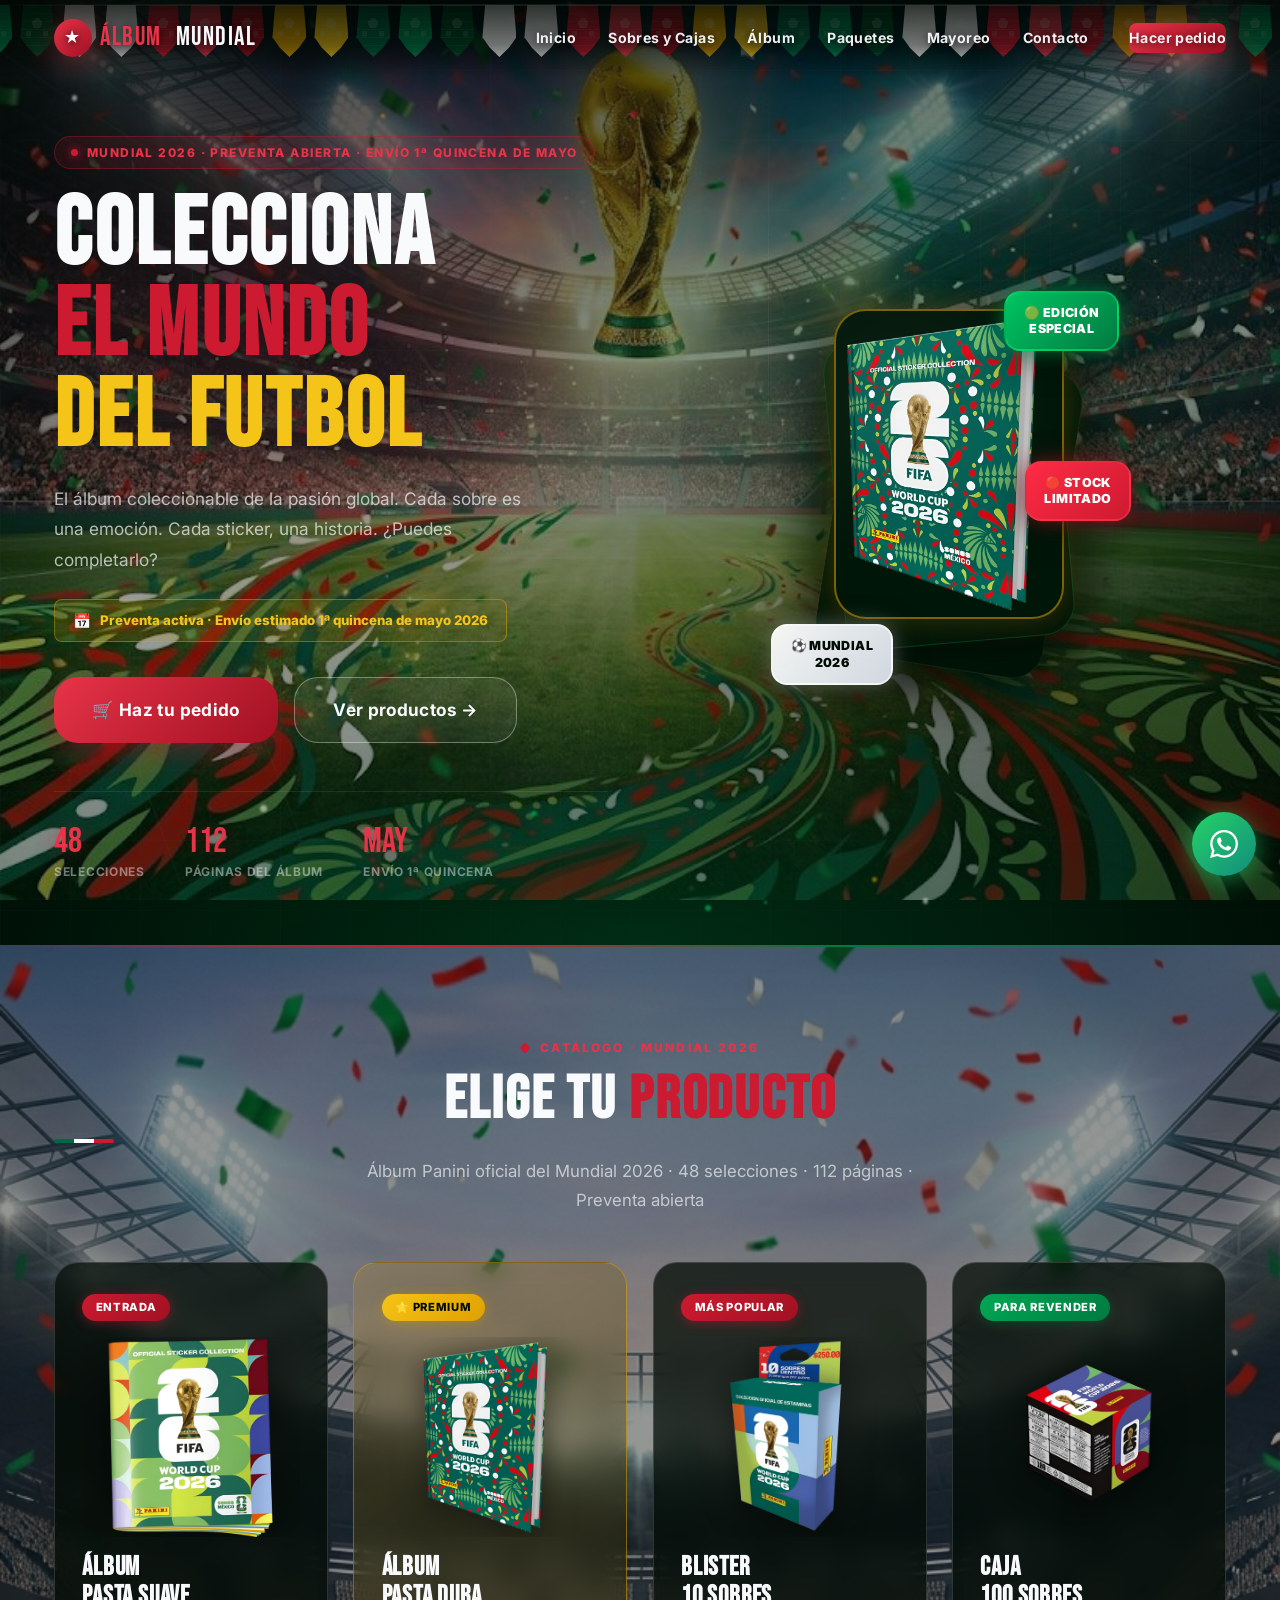
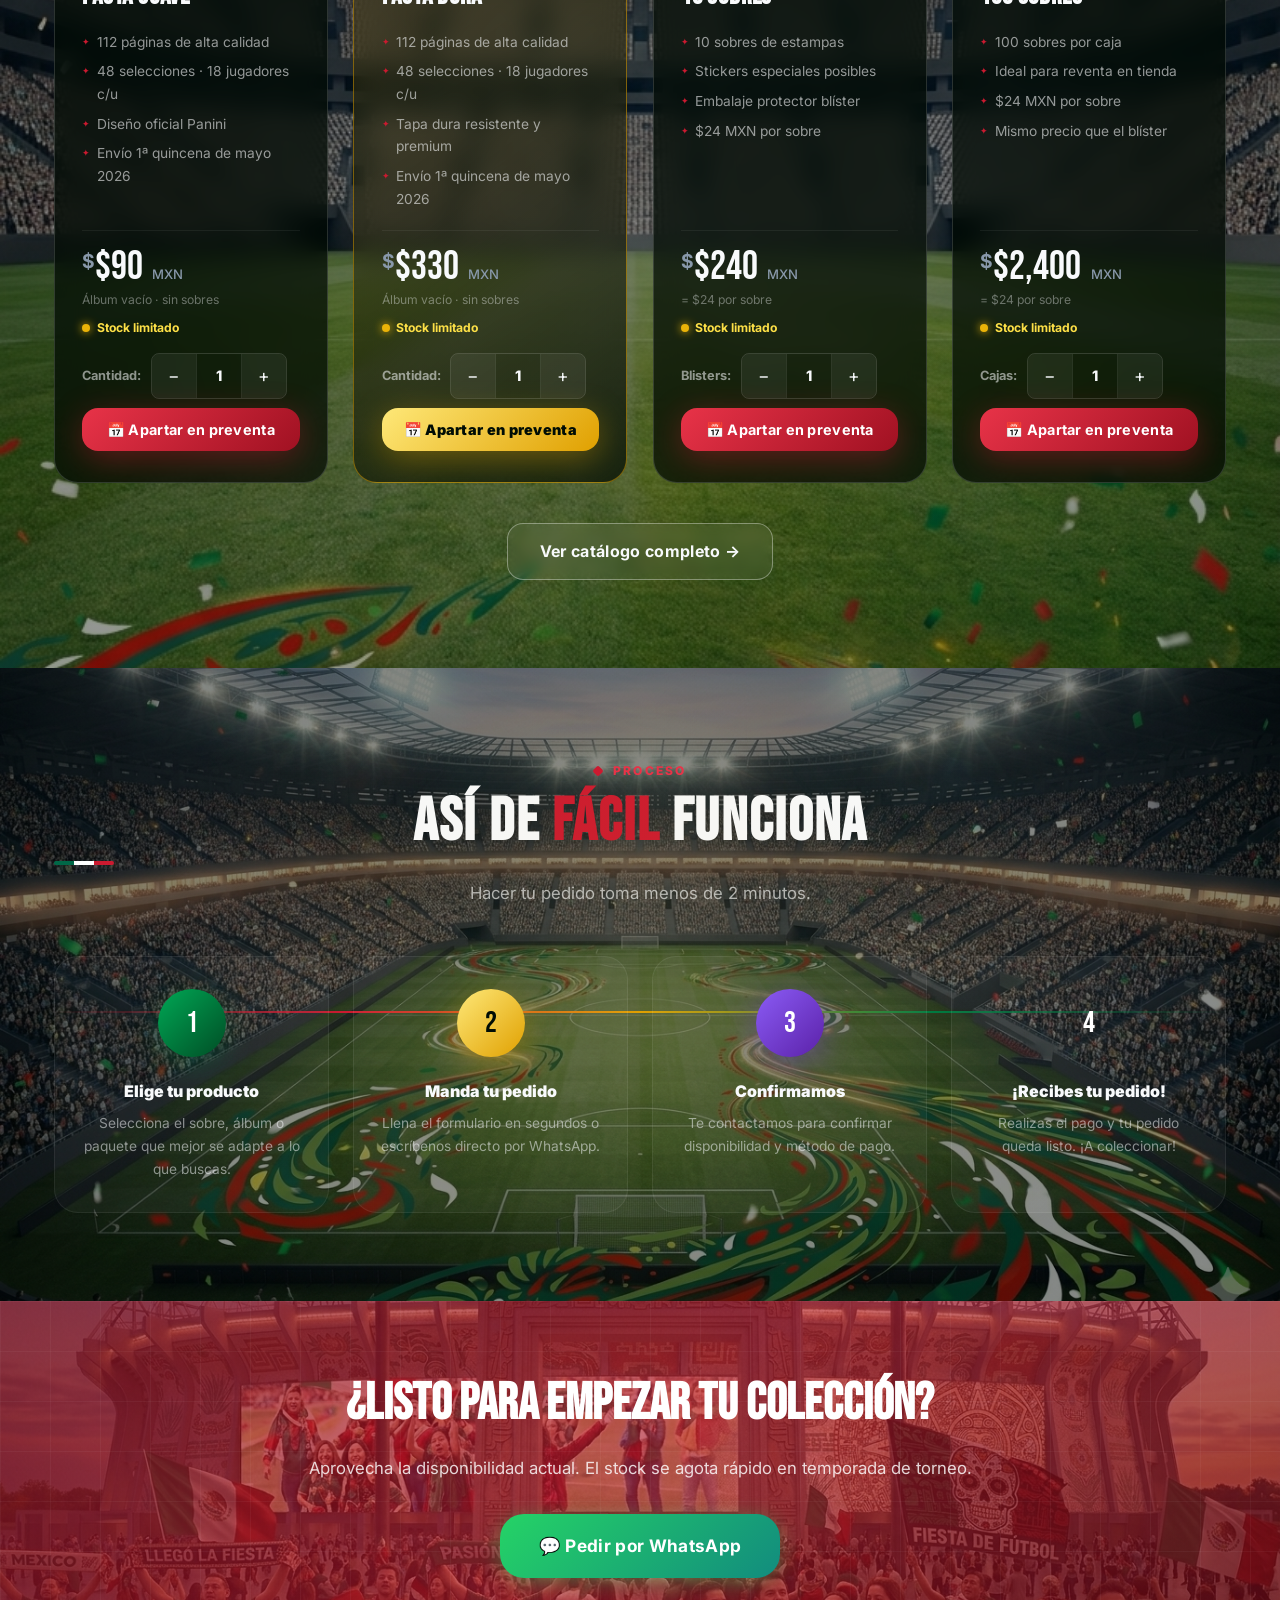
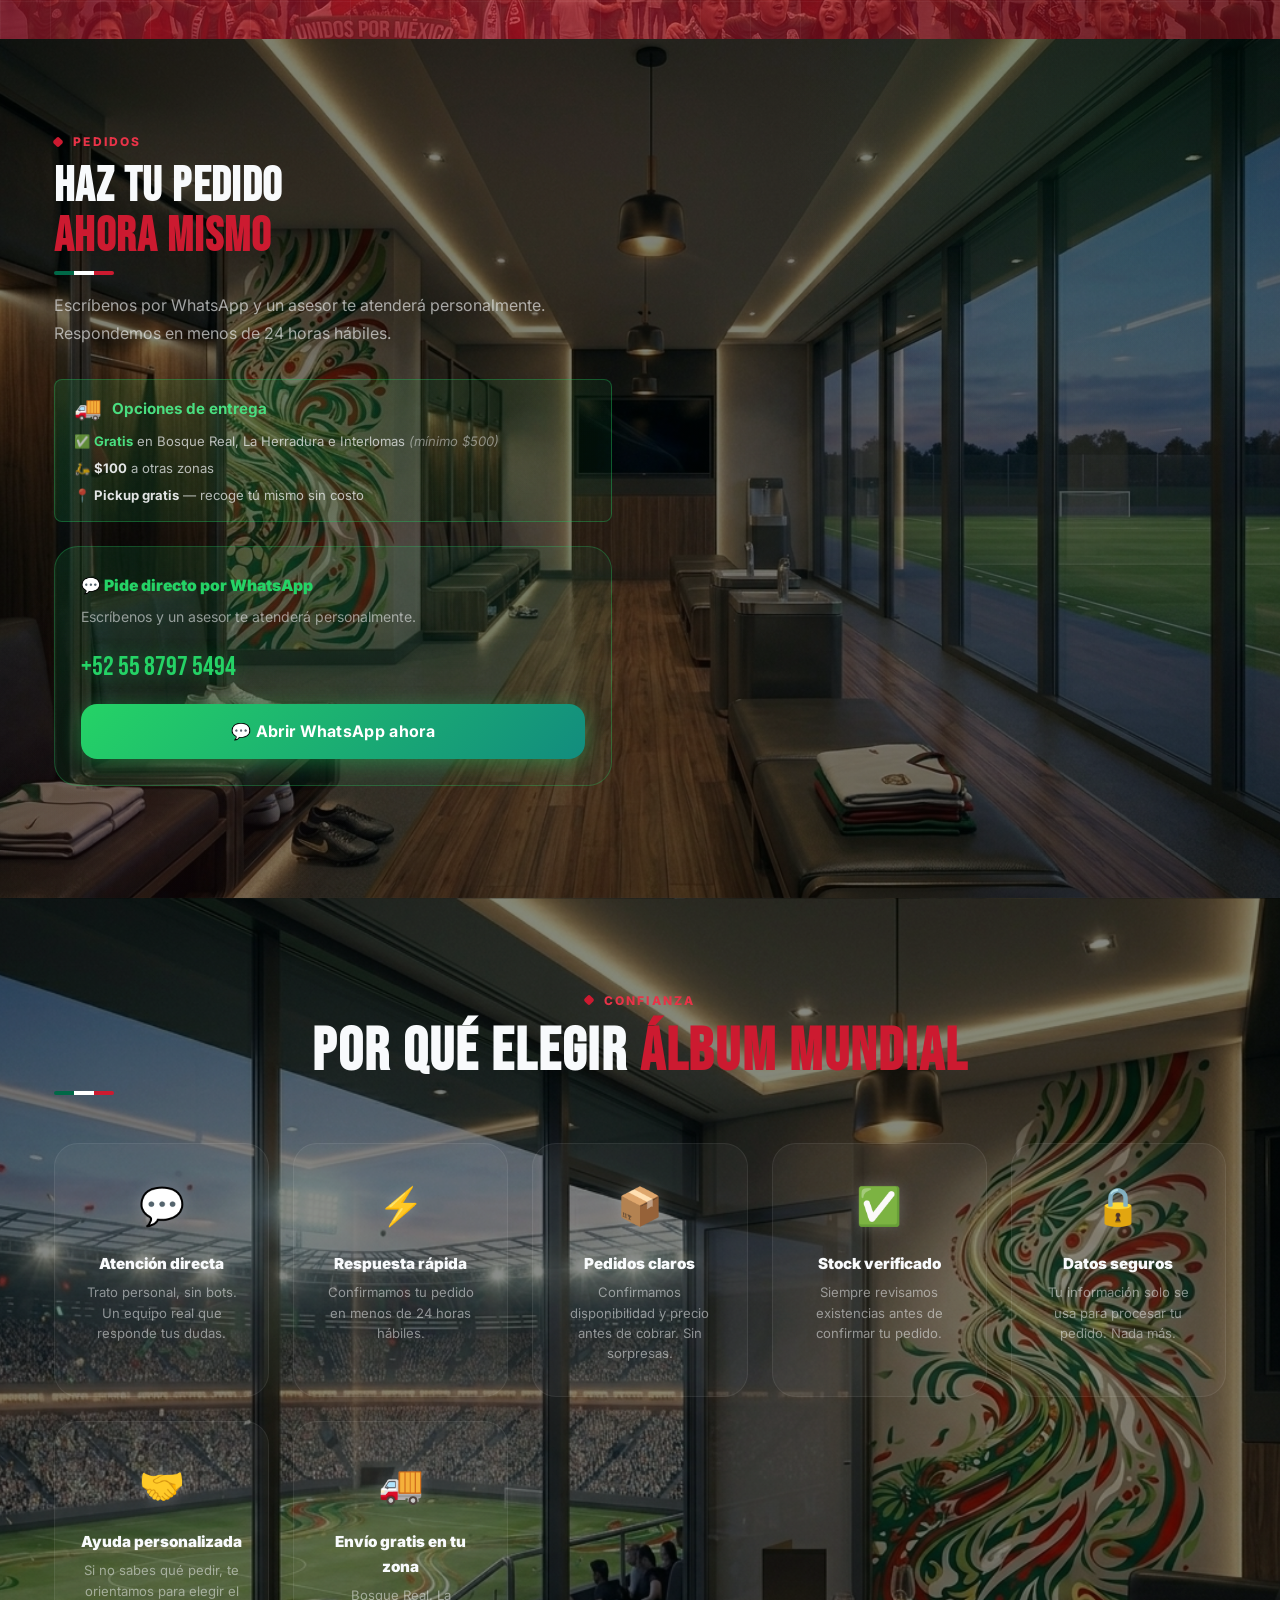
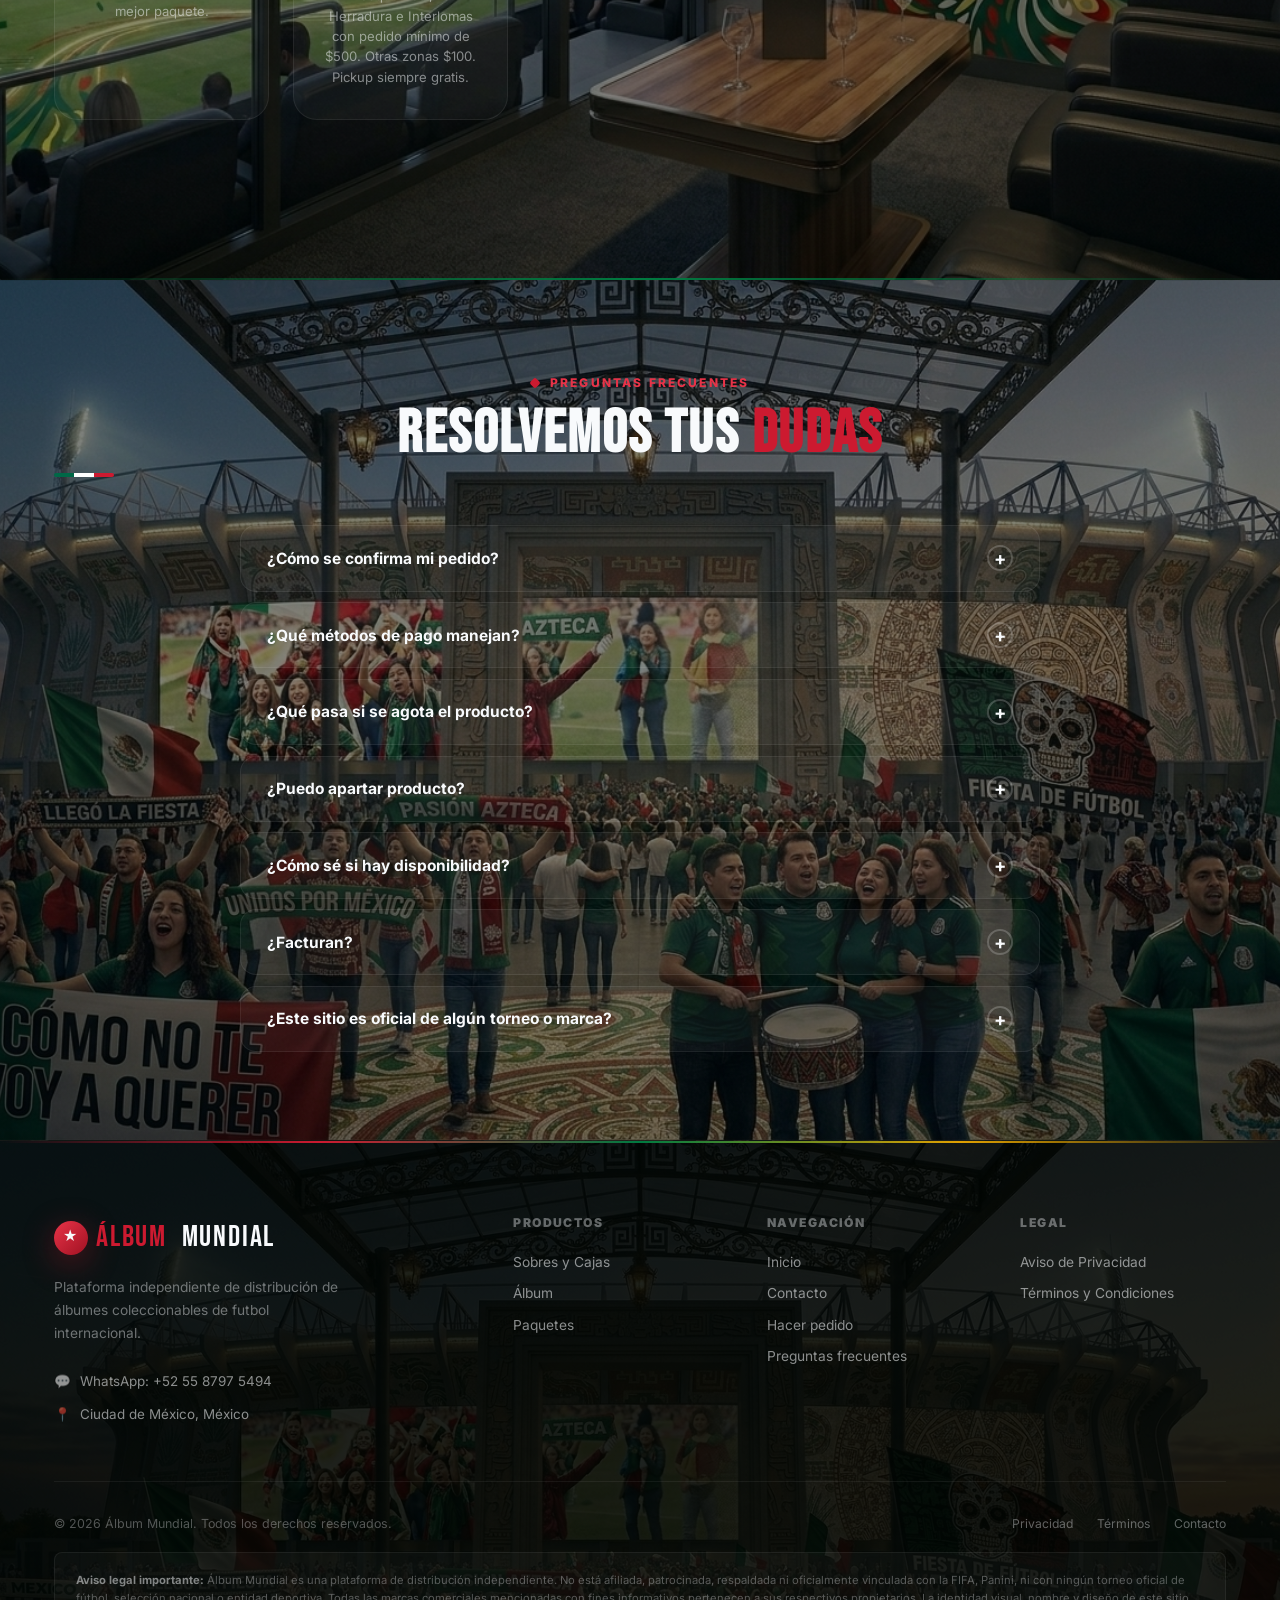
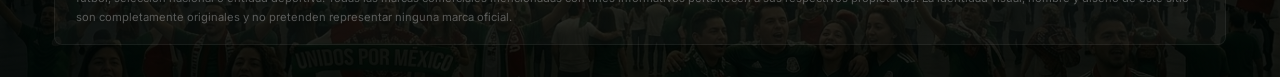
==== commit 26a86948: "Actualiza fecha de envío: 2ª quincena → 1ª quincena de mayo Co-Authored-By: Claude Sonnet 4.6 <norep" ====
--- a/index.html
+++ b/index.html
@@ -101,7 +101,7 @@
     <div class="hero-content">
       <div class="hero-eyebrow">
         <span class="dot" aria-hidden="true"></span>
-        Mundial 2026 · Preventa abierta · Envío 2ª quincena de mayo
+        Mundial 2026 · Preventa abierta · Envío 1ª quincena de mayo
       </div>
 
       <h1 class="hero-title">
@@ -117,7 +117,7 @@
 
       <div class="hero-urgency" role="alert">
         <span class="urgency-icon">📅</span>
-        Preventa activa · Envío estimado 2ª quincena de mayo 2026
+        Preventa activa · Envío estimado 1ª quincena de mayo 2026
       </div>
 
       <div class="hero-actions">
@@ -136,7 +136,7 @@
         </div>
         <div class="stat-item">
           <div class="stat-num">May</div>
-          <div class="stat-label">Envío 2ª quincena</div>
+          <div class="stat-label">Envío 1ª quincena</div>
         </div>
       </div>
     </div>
@@ -194,7 +194,7 @@
           <li>112 páginas de alta calidad</li>
           <li>48 selecciones · 18 jugadores c/u</li>
           <li>Diseño oficial Panini</li>
-          <li>Envío 2ª quincena de mayo 2026</li>
+          <li>Envío 1ª quincena de mayo 2026</li>
         </ul>
         <div class="product-price-area">
           <div class="product-price">
@@ -231,7 +231,7 @@
           <li>112 páginas de alta calidad</li>
           <li>48 selecciones · 18 jugadores c/u</li>
           <li>Tapa dura resistente y premium</li>
-          <li>Envío 2ª quincena de mayo 2026</li>
+          <li>Envío 1ª quincena de mayo 2026</li>
         </ul>
         <div class="product-price-area">
           <div class="product-price">
